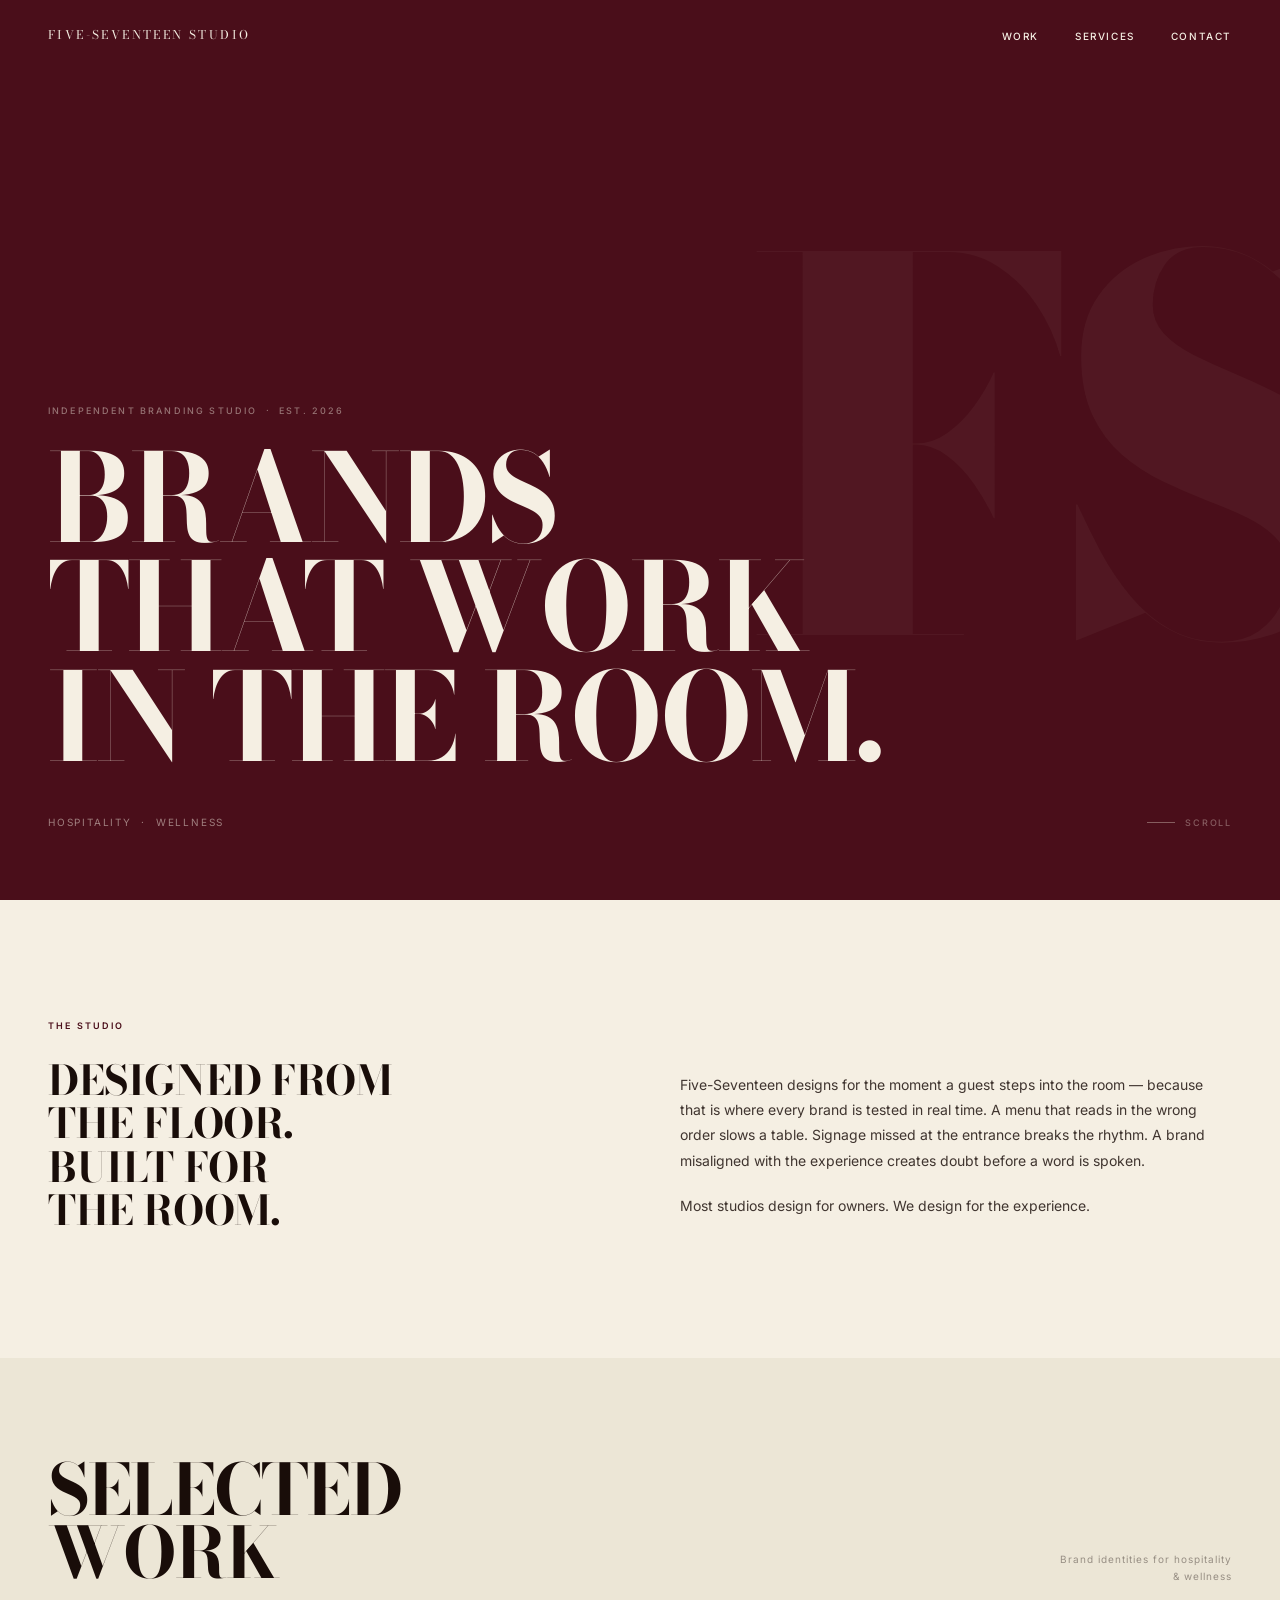
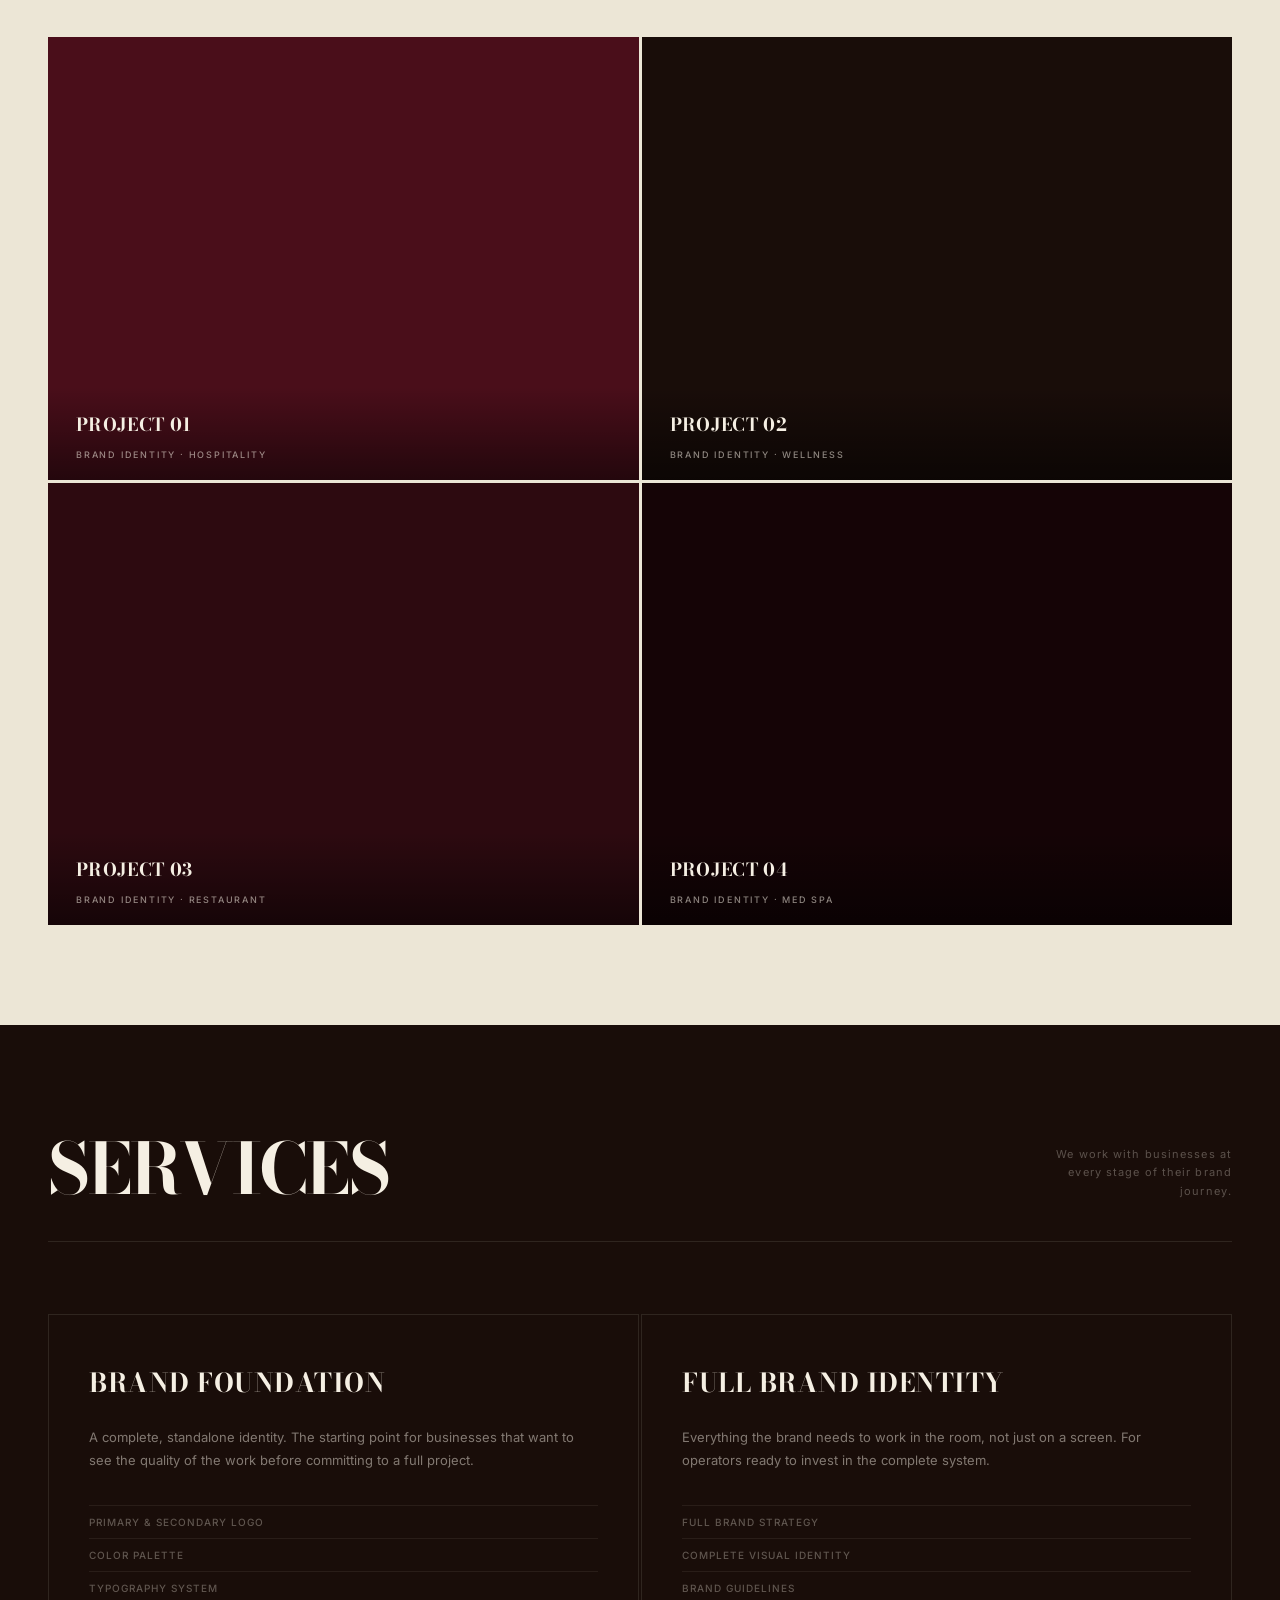
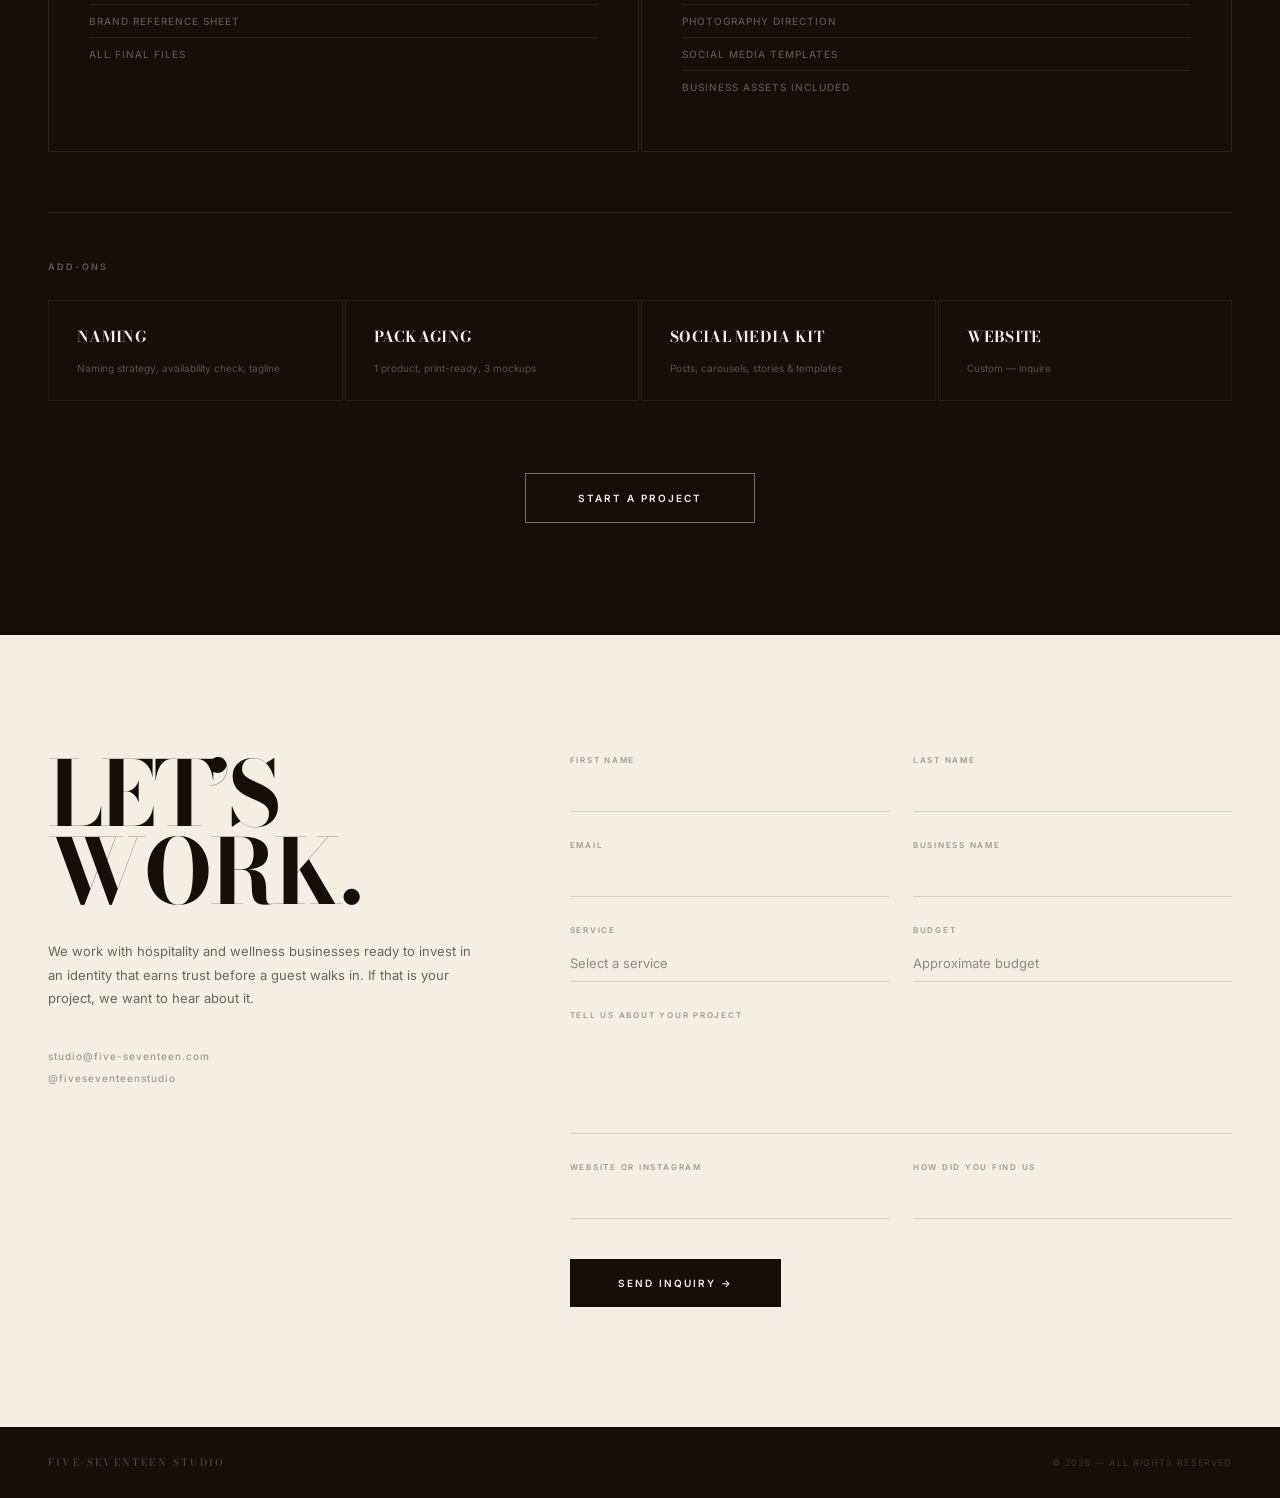
==== index.html @ ff59d5ef "Initial commit — Five-Seventeen Studio website" ====
<!DOCTYPE html>
<html lang="en">
<head>
<meta charset="UTF-8">
<meta name="viewport" content="width=device-width, initial-scale=1.0">
<title>Five-Seventeen Studio — Branding for Hospitality &amp; Wellness</title>
<meta name="description" content="Five-Seventeen is an independent branding studio designing identities for hospitality and wellness businesses. Based in Chicago.">
<meta name="robots" content="index, follow">

<!-- Open Graph -->
<meta property="og:title" content="Five-Seventeen Studio">
<meta property="og:description" content="Branding for hospitality and wellness. Designed from the floor.">
<meta property="og:type" content="website">
<meta property="og:url" content="https://five-seventeen.com">

<!-- Fonts -->
<link rel="preconnect" href="https://fonts.googleapis.com">
<link href="https://fonts.googleapis.com/css2?family=Bodoni+Moda:ital,opsz,wght@0,6..96,400;0,6..96,700;0,6..96,900;1,6..96,400&family=Inter:wght@300;400;500;600&display=swap" rel="stylesheet">

<!-- Styles -->
<link rel="stylesheet" href="css/style.css">
</head>
<body>

<nav id="nav">
  <a href="#top" class="nav-wm">Five-Seventeen Studio</a>
  <ul class="nav-links" id="nav-links">
    <li><a href="#work">Work</a></li>
    <li><a href="#services">Services</a></li>
    <li><a href="#contact">Contact</a></li>
  </ul>
  <button class="nav-toggle" id="nav-toggle" aria-label="Toggle menu">
    <span></span>
    <span></span>
  </button>
</nav>

<!-- HERO -->
<section class="hero" id="top">
  <div class="hero-wm" aria-hidden="true">FS</div>
  <p class="hero-eyebrow">Independent Branding Studio &nbsp;&middot;&nbsp; Est. 2026</p>
  <h1 class="hero-h1">
    <span class="ln"><span>Brands</span></span>
    <span class="ln"><span>That Work</span></span>
    <span class="ln"><span>In The Room.</span></span>
  </h1>
  <div class="hero-foot">
    <span class="hero-meta">Hospitality &nbsp;&middot;&nbsp; Wellness</span>
    <span class="hero-scroll"><span class="scroll-bar"></span>Scroll</span>
  </div>
</section>

<!-- STUDIO -->
<section class="studio fade">
  <div>
    <span class="sec-lbl">The Studio</span>
    <h2 class="studio-hl">Designed from<br>the floor.<br>Built for<br>the room.</h2>
  </div>
  <div class="studio-r">
    <p class="body">Five-Seventeen designs for the moment a guest steps into the room &mdash; because that is where every brand is tested in real time. A menu that reads in the wrong order slows a table. Signage missed at the entrance breaks the rhythm. A brand misaligned with the experience creates doubt before a word is spoken.</p>
    <p class="body">Most studios design for owners. We design for the experience.</p>
  </div>
</section>

<!-- WORK -->
<section class="work fade" id="work">
  <div class="section-hdr">
    <h2 class="sec-hl" style="color:var(--brown)">Selected<br>Work</h2>
    <p class="sec-note">Brand identities for hospitality &amp; wellness</p>
  </div>
  <div class="grid2">
    <div class="wcard c1"><div class="wcard-bg"></div>
      <div class="wcard-info"><span class="wcard-t">Project 01</span><span class="wcard-c">Brand Identity &middot; Hospitality</span></div>
    </div>
    <div class="wcard c2"><div class="wcard-bg"></div>
      <div class="wcard-info"><span class="wcard-t">Project 02</span><span class="wcard-c">Brand Identity &middot; Wellness</span></div>
    </div>
    <div class="wcard c3"><div class="wcard-bg"></div>
      <div class="wcard-info"><span class="wcard-t">Project 03</span><span class="wcard-c">Brand Identity &middot; Restaurant</span></div>
    </div>
    <div class="wcard c4"><div class="wcard-bg"></div>
      <div class="wcard-info"><span class="wcard-t">Project 04</span><span class="wcard-c">Brand Identity &middot; Med Spa</span></div>
    </div>
  </div>
</section>

<!-- SERVICES -->
<section class="services fade" id="services">
  <div class="svc-hdr">
    <h2 class="sec-hl" style="color:var(--cream)">Services</h2>
    <p class="svc-note">We work with businesses at every stage of their brand journey.</p>
  </div>
  <div class="svc-grid">
    <div class="scard">
      <span class="scard-n">Brand Foundation</span>
      <p class="scard-d">A complete, standalone identity. The starting point for businesses that want to see the quality of the work before committing to a full project.</p>
      <ul class="scard-ul">
        <li>Primary &amp; secondary logo</li>
        <li>Color palette</li>
        <li>Typography system</li>
        <li>Brand reference sheet</li>
        <li>All final files</li>
      </ul>
    </div>
    <div class="scard">
      <span class="scard-n">Full Brand Identity</span>
      <p class="scard-d">Everything the brand needs to work in the room, not just on a screen. For operators ready to invest in the complete system.</p>
      <ul class="scard-ul">
        <li>Full brand strategy</li>
        <li>Complete visual identity</li>
        <li>Brand guidelines</li>
        <li>Photography direction</li>
        <li>Social media templates</li>
        <li>Business assets included</li>
      </ul>
    </div>
  </div>
  <div class="addons">
    <span class="sec-lbl" style="color:rgba(245,239,227,.35)">Add-Ons</span>
    <div class="addons-grid">
      <div class="addon">
        <span class="addon-n">Naming</span>
        <span class="addon-d">Naming strategy, availability check, tagline</span>
      </div>
      <div class="addon">
        <span class="addon-n">Packaging</span>
        <span class="addon-d">1 product, print-ready, 3 mockups</span>
      </div>
      <div class="addon">
        <span class="addon-n">Social Media Kit</span>
        <span class="addon-d">Posts, carousels, stories &amp; templates</span>
      </div>
      <div class="addon">
        <span class="addon-n">Website</span>
        <span class="addon-d">Custom &mdash; inquire</span>
      </div>
    </div>
  </div>
  <div class="cta-w">
    <a href="#contact" class="btn">Start a Project</a>
  </div>
</section>

<!-- CONTACT -->
<section class="contact fade" id="contact">
  <div>
    <h2 class="contact-hl">Let&rsquo;s<br>Work.</h2>
    <p class="contact-body">We work with hospitality and wellness businesses ready to invest in an identity that earns trust before a guest walks in. If that is your project, we want to hear about it.</p>
    <div class="contact-social">
      <a href="mailto:studio@five-seventeen.com">studio@five-seventeen.com</a>
      <a href="https://instagram.com/fiveseventeenstudio" target="_blank" rel="noopener">@fiveseventeenstudio</a>
    </div>
  </div>
  <div>
    <form id="contact-form" name="contact" method="POST" data-netlify="false">
      <div class="form-row">
        <div class="form-field"><label for="fname">First name</label><input id="fname" name="fname" type="text" required></div>
        <div class="form-field"><label for="lname">Last name</label><input id="lname" name="lname" type="text" required></div>
      </div>
      <div class="form-row">
        <div class="form-field"><label for="email">Email</label><input id="email" name="email" type="email" required></div>
        <div class="form-field"><label for="business">Business name</label><input id="business" name="business" type="text"></div>
      </div>
      <div class="form-row">
        <div class="form-field"><label for="service">Service</label>
          <select id="service" name="service">
            <option value="">Select a service</option>
            <option>Brand Foundation</option>
            <option>Full Brand Identity</option>
            <option>Not sure yet</option>
          </select>
        </div>
        <div class="form-field"><label for="budget">Budget</label>
          <select id="budget" name="budget">
            <option value="">Approximate budget</option>
            <option>Under $3,000</option>
            <option>$3,000 – $5,000</option>
            <option>$5,000 – $10,000</option>
            <option>$10,000+</option>
          </select>
        </div>
      </div>
      <div class="form-field full"><label for="message">Tell us about your project</label><textarea id="message" name="message" rows="4"></textarea></div>
      <div class="form-row">
        <div class="form-field"><label for="website">Website or Instagram</label><input id="website" name="website" type="text"></div>
        <div class="form-field"><label for="referral">How did you find us</label><input id="referral" name="referral" type="text"></div>
      </div>
      <button class="form-submit" type="submit">Send Inquiry &rarr;</button>
    </form>
  </div>
</section>

<footer>
  <a href="#top" class="ft-wm">Five-Seventeen Studio</a>
  <span class="ft-copy">&copy; 2026 &mdash; All rights reserved</span>
</footer>

<script src="js/main.js"></script>
</body>
</html>
---- css/style.css ----
*,*::before,*::after{box-sizing:border-box;margin:0;padding:0}
:root{
  --cream:#f5efe3;
  --cherry:#4a0e1a;
  --brown:#190d09;
  --offwhite:#ece6d6;
  --fd:'Bodoni Moda',Georgia,serif;
  --fb:'Inter',sans-serif;
}
html{scroll-behavior:smooth}
body{font-family:var(--fb);background:var(--cream);color:var(--brown);overflow-x:hidden}
::-webkit-scrollbar{width:2px}
::-webkit-scrollbar-thumb{background:var(--cherry)}

/* NAV */
nav{
  position:fixed;top:0;left:0;right:0;z-index:100;
  display:flex;justify-content:space-between;align-items:center;
  padding:24px 48px;
  transition:background .4s ease,border-color .4s ease;
  color:var(--cream);
}
nav.scrolled{background:var(--cream);color:var(--brown);border-bottom:.5px solid rgba(25,13,9,.12)}
.nav-wm{font-family:var(--fd);font-size:12px;font-weight:400;letter-spacing:.2em;text-transform:uppercase;text-decoration:none;color:inherit}
.nav-links{display:flex;gap:36px;list-style:none}
.nav-links a{font-size:10px;font-weight:500;letter-spacing:.16em;text-transform:uppercase;text-decoration:none;color:inherit;transition:opacity .2s}
.nav-links a:hover{opacity:.5}
.nav-toggle{display:none;background:none;border:none;cursor:pointer;padding:4px;color:inherit}
.nav-toggle span{display:block;width:22px;height:.5px;background:currentColor;transition:all .3s ease}
.nav-toggle span+span{margin-top:6px}

/* HERO */
.hero{
  height:100vh;min-height:600px;background:var(--cherry);
  display:flex;flex-direction:column;justify-content:flex-end;
  padding:0 48px 72px;position:relative;overflow:hidden;
}
.hero-wm{
  position:absolute;right:-80px;top:50%;transform:translateY(-50%);
  font-family:var(--fd);font-size:clamp(280px,40vw,580px);font-weight:900;
  color:rgba(245,239,227,.04);line-height:1;pointer-events:none;
  user-select:none;letter-spacing:-.04em;
}
.hero-eyebrow{
  font-size:9px;font-weight:500;letter-spacing:.24em;text-transform:uppercase;
  color:rgba(245,239,227,.45);margin-bottom:28px;
  opacity:0;transform:translateY(10px);animation:fu .7s ease forwards .15s;
}
.hero-h1{
  font-family:var(--fd);font-size:clamp(54px,9.5vw,138px);
  font-weight:700;line-height:.9;letter-spacing:-.025em;
  text-transform:uppercase;color:var(--cream);margin-bottom:44px;
}
.hero-h1 .ln{display:block;overflow:hidden}
.hero-h1 .ln span{display:block;opacity:0;transform:translateY(105%);animation:su .9s cubic-bezier(.16,1,.3,1) forwards}
.hero-h1 .ln:nth-child(1) span{animation-delay:.25s}
.hero-h1 .ln:nth-child(2) span{animation-delay:.42s}
.hero-h1 .ln:nth-child(3) span{animation-delay:.58s}
.hero-foot{
  display:flex;align-items:center;gap:32px;
  opacity:0;animation:fu .7s ease forwards .9s;
}
.hero-meta{font-size:10px;font-weight:400;letter-spacing:.18em;text-transform:uppercase;color:rgba(245,239,227,.5)}
.hero-scroll{display:flex;align-items:center;gap:10px;margin-left:auto;font-size:9px;font-weight:500;letter-spacing:.2em;text-transform:uppercase;color:rgba(245,239,227,.35)}
.scroll-bar{width:28px;height:.5px;background:rgba(245,239,227,.35)}
@keyframes su{to{opacity:1;transform:translateY(0)}}
@keyframes fu{to{opacity:1;transform:translateY(0)}}

/* FADE IN */
.fade{opacity:0;transform:translateY(28px);transition:opacity .9s ease,transform .9s ease}
.fade.vis{opacity:1;transform:translateY(0)}

/* STUDIO */
.studio{background:var(--cream);padding:120px 48px;display:grid;grid-template-columns:1fr 1fr;gap:80px;align-items:start}
.sec-lbl{font-size:9px;font-weight:600;letter-spacing:.24em;text-transform:uppercase;color:var(--cherry);margin-bottom:28px;display:block}
.studio-hl{font-family:var(--fd);font-size:clamp(28px,3.2vw,46px);font-weight:700;line-height:1.06;letter-spacing:-.01em;text-transform:uppercase;color:var(--brown)}
.studio-r{padding-top:52px}
.body{font-size:14px;font-weight:400;line-height:1.8;color:var(--brown);opacity:.82;margin-bottom:20px}

/* WORK */
.work{background:var(--offwhite);padding:100px 48px}
.section-hdr{display:flex;justify-content:space-between;align-items:flex-end;margin-bottom:52px}
.sec-hl{font-family:var(--fd);font-size:clamp(40px,5.5vw,78px);font-weight:700;text-transform:uppercase;letter-spacing:-.025em;line-height:.9}
.sec-note{font-size:10px;font-weight:400;letter-spacing:.1em;color:rgba(25,13,9,.4);text-align:right;line-height:1.7;max-width:180px}
.grid2{display:grid;grid-template-columns:repeat(2,1fr);gap:3px}
.wcard{position:relative;aspect-ratio:4/3;overflow:hidden;cursor:pointer}
.wcard-bg{width:100%;height:100%;transition:transform .65s cubic-bezier(.16,1,.3,1)}
.wcard:hover .wcard-bg{transform:scale(1.05)}
.c1 .wcard-bg{background:var(--cherry)}
.c2 .wcard-bg{background:var(--brown)}
.c3 .wcard-bg{background:#2d0a10}
.c4 .wcard-bg{background:#150406}
.wcard-info{position:absolute;bottom:0;left:0;right:0;padding:24px 28px;background:linear-gradient(transparent,rgba(0,0,0,.55));transform:translateY(6px);transition:transform .4s ease}
.wcard:hover .wcard-info{transform:translateY(0)}
.wcard-t{font-family:var(--fd);font-size:18px;font-weight:700;text-transform:uppercase;letter-spacing:.02em;color:var(--cream);display:block;margin-bottom:4px}
.wcard-c{font-size:9px;font-weight:500;letter-spacing:.2em;text-transform:uppercase;color:rgba(245,239,227,.55)}

/* SERVICES */
.services{background:var(--brown);padding:112px 48px}
.svc-hdr{display:flex;justify-content:space-between;align-items:flex-end;border-bottom:.5px solid rgba(245,239,227,.1);padding-bottom:40px;margin-bottom:72px}
.svc-note{font-size:11px;font-weight:400;letter-spacing:.1em;color:rgba(245,239,227,.3);max-width:200px;text-align:right;line-height:1.7}
.svc-grid{display:grid;grid-template-columns:1fr 1fr;gap:2px;margin-bottom:60px}
.scard{border:.5px solid rgba(245,239,227,.1);padding:48px 40px;transition:border-color .3s ease}
.scard:hover{border-color:rgba(245,239,227,.28)}
.scard-n{font-family:var(--fd);font-size:26px;font-weight:700;text-transform:uppercase;letter-spacing:.02em;color:var(--cream);display:block;margin-bottom:24px}
.scard-d{font-size:13px;font-weight:400;line-height:1.8;color:rgba(245,239,227,.48);margin-bottom:32px}
.scard-ul{list-style:none}
.scard-ul li{font-size:10px;font-weight:500;letter-spacing:.1em;text-transform:uppercase;color:rgba(245,239,227,.32);padding:10px 0;border-top:.5px solid rgba(245,239,227,.07)}

/* ADD-ONS */
.addons{margin-bottom:72px;padding-top:48px;border-top:.5px solid rgba(245,239,227,.1)}
.addons-grid{display:grid;grid-template-columns:repeat(4,1fr);gap:2px;margin-top:28px}
.addon{border:.5px solid rgba(245,239,227,.07);padding:24px 28px;transition:border-color .3s}
.addon:hover{border-color:rgba(245,239,227,.2)}
.addon-n{font-family:var(--fd);font-size:15px;font-weight:700;text-transform:uppercase;letter-spacing:.02em;color:var(--cream);display:block;margin-bottom:8px}
.addon-d{font-size:10px;font-weight:400;color:rgba(245,239,227,.3);line-height:1.6}

.cta-w{text-align:center}
.btn{display:inline-block;font-size:10px;font-weight:600;letter-spacing:.2em;text-transform:uppercase;color:var(--cream);border:.5px solid rgba(245,239,227,.45);padding:18px 52px;text-decoration:none;transition:background .3s ease,color .3s ease,border-color .3s ease}
.btn:hover{background:var(--cream);color:var(--brown);border-color:var(--cream)}

/* CONTACT */
.contact{background:var(--cream);padding:120px 48px;display:grid;grid-template-columns:1fr 1.5fr;gap:80px;align-items:start}
.contact-hl{font-family:var(--fd);font-size:clamp(52px,7vw,104px);font-weight:700;text-transform:uppercase;letter-spacing:-.03em;color:var(--brown);line-height:.88;margin-bottom:28px}
.contact-body{font-size:13px;font-weight:400;line-height:1.8;color:var(--brown);opacity:.62;margin-bottom:40px}
.contact-social{display:flex;flex-direction:column;gap:10px}
.contact-social a{font-size:10px;font-weight:500;letter-spacing:.1em;color:rgba(25,13,9,.38);text-decoration:none;transition:color .2s}
.contact-social a:hover{color:var(--cherry)}

/* FORM */
.form-row{display:grid;grid-template-columns:1fr 1fr;gap:24px;margin-bottom:28px}
.form-field{display:flex;flex-direction:column;margin-bottom:0}
.form-field.full{margin-bottom:28px}
.form-field label{font-size:8px;font-weight:600;letter-spacing:.22em;text-transform:uppercase;color:rgba(25,13,9,.38);margin-bottom:10px}
.form-field input,
.form-field select,
.form-field textarea{
  font-family:var(--fb);font-size:13px;font-weight:400;color:var(--brown);
  background:transparent;border:none;border-bottom:.5px solid rgba(25,13,9,.15);
  padding:10px 0;outline:none;transition:border-color .25s;-webkit-appearance:none;
}
.form-field input:focus,.form-field select:focus,.form-field textarea:focus{border-bottom-color:var(--cherry)}
.form-field textarea{resize:none;line-height:1.6}
.form-field select{cursor:pointer;color:rgba(25,13,9,.45)}
.form-submit{
  margin-top:40px;font-family:var(--fb);font-size:10px;font-weight:600;
  letter-spacing:.2em;text-transform:uppercase;color:var(--cream);
  background:var(--brown);border:none;padding:18px 48px;
  cursor:pointer;transition:background .3s ease;display:block;
}
.form-submit:hover{background:var(--cherry)}

/* FOOTER */
footer{background:var(--brown);padding:28px 48px;display:flex;justify-content:space-between;align-items:center}
.ft-wm{font-family:var(--fd);font-size:10px;font-weight:400;letter-spacing:.22em;text-transform:uppercase;color:rgba(245,239,227,.3);text-decoration:none}
.ft-copy{font-size:9px;letter-spacing:.12em;color:rgba(245,239,227,.18);text-transform:uppercase}

/* MOBILE */
@media (max-width: 768px) {
  nav{padding:20px 24px}
  .nav-links{display:none;position:fixed;top:0;left:0;right:0;bottom:0;background:var(--brown);flex-direction:column;justify-content:center;align-items:center;gap:40px;z-index:90}
  .nav-links.open{display:flex}
  .nav-links a{font-size:14px;color:var(--cream)}
  .nav-toggle{display:flex;flex-direction:column}

  .hero{padding:0 24px 52px}
  .studio{grid-template-columns:1fr;padding:80px 24px;gap:40px}
  .studio-r{padding-top:0}
  .work{padding:72px 24px}
  .grid2{grid-template-columns:1fr}
  .services{padding:80px 24px}
  .svc-grid{grid-template-columns:1fr}
  .addons-grid{grid-template-columns:1fr 1fr}
  .contact{grid-template-columns:1fr;padding:80px 24px;gap:52px}
  footer{padding:24px;flex-direction:column;gap:12px;text-align:center}
  .form-row{grid-template-columns:1fr}
}
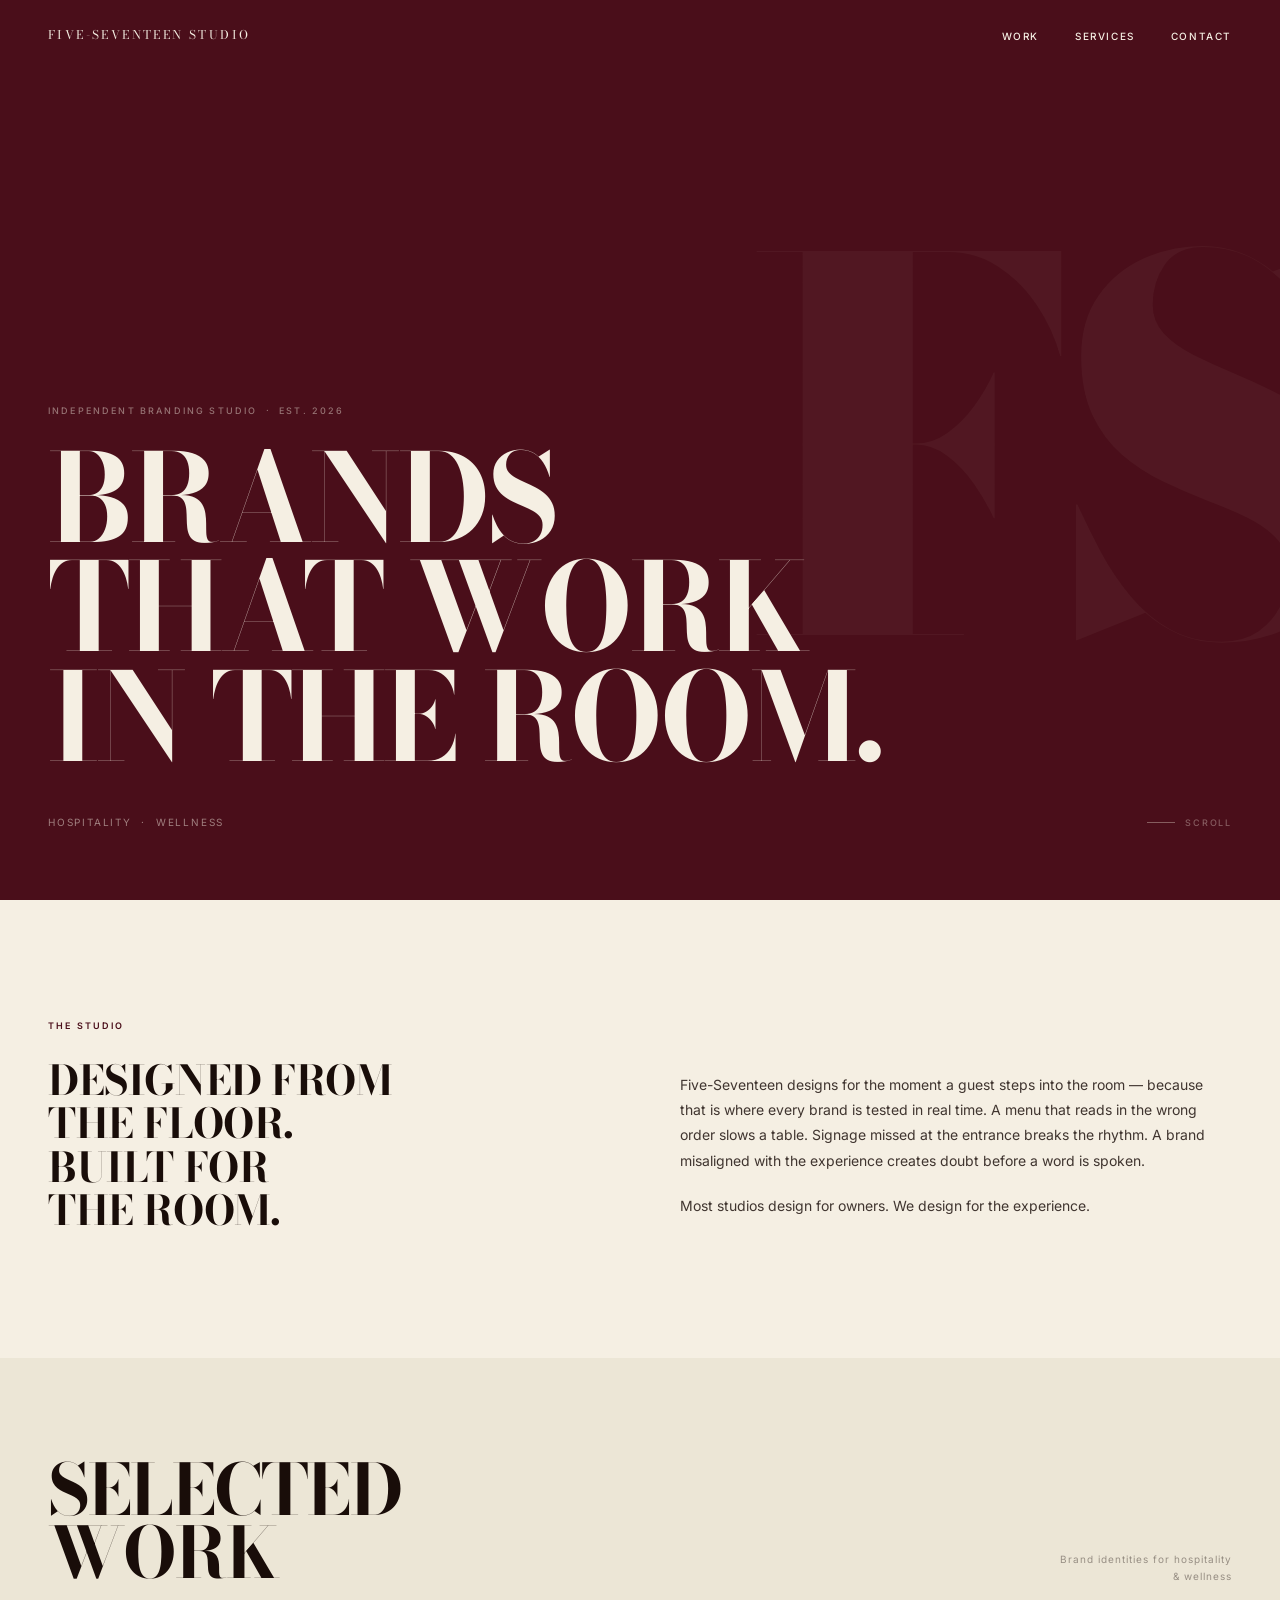
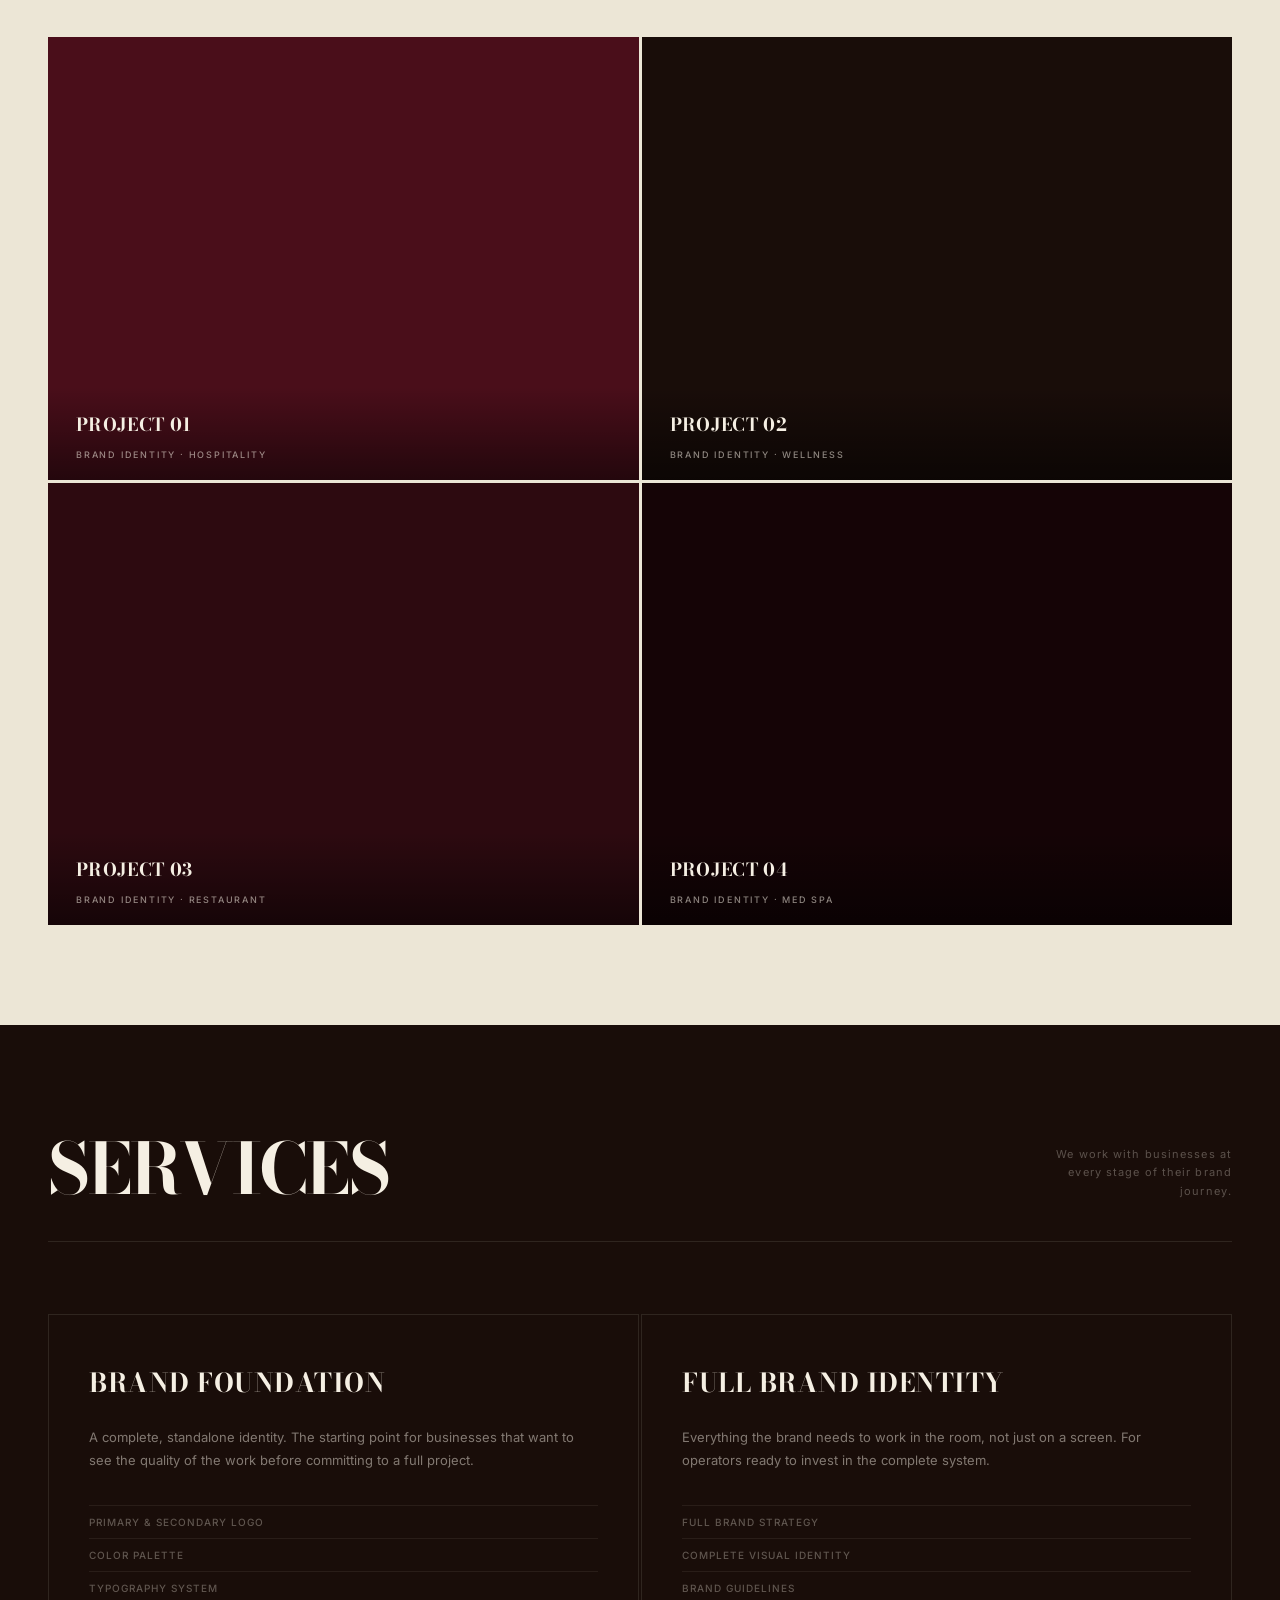
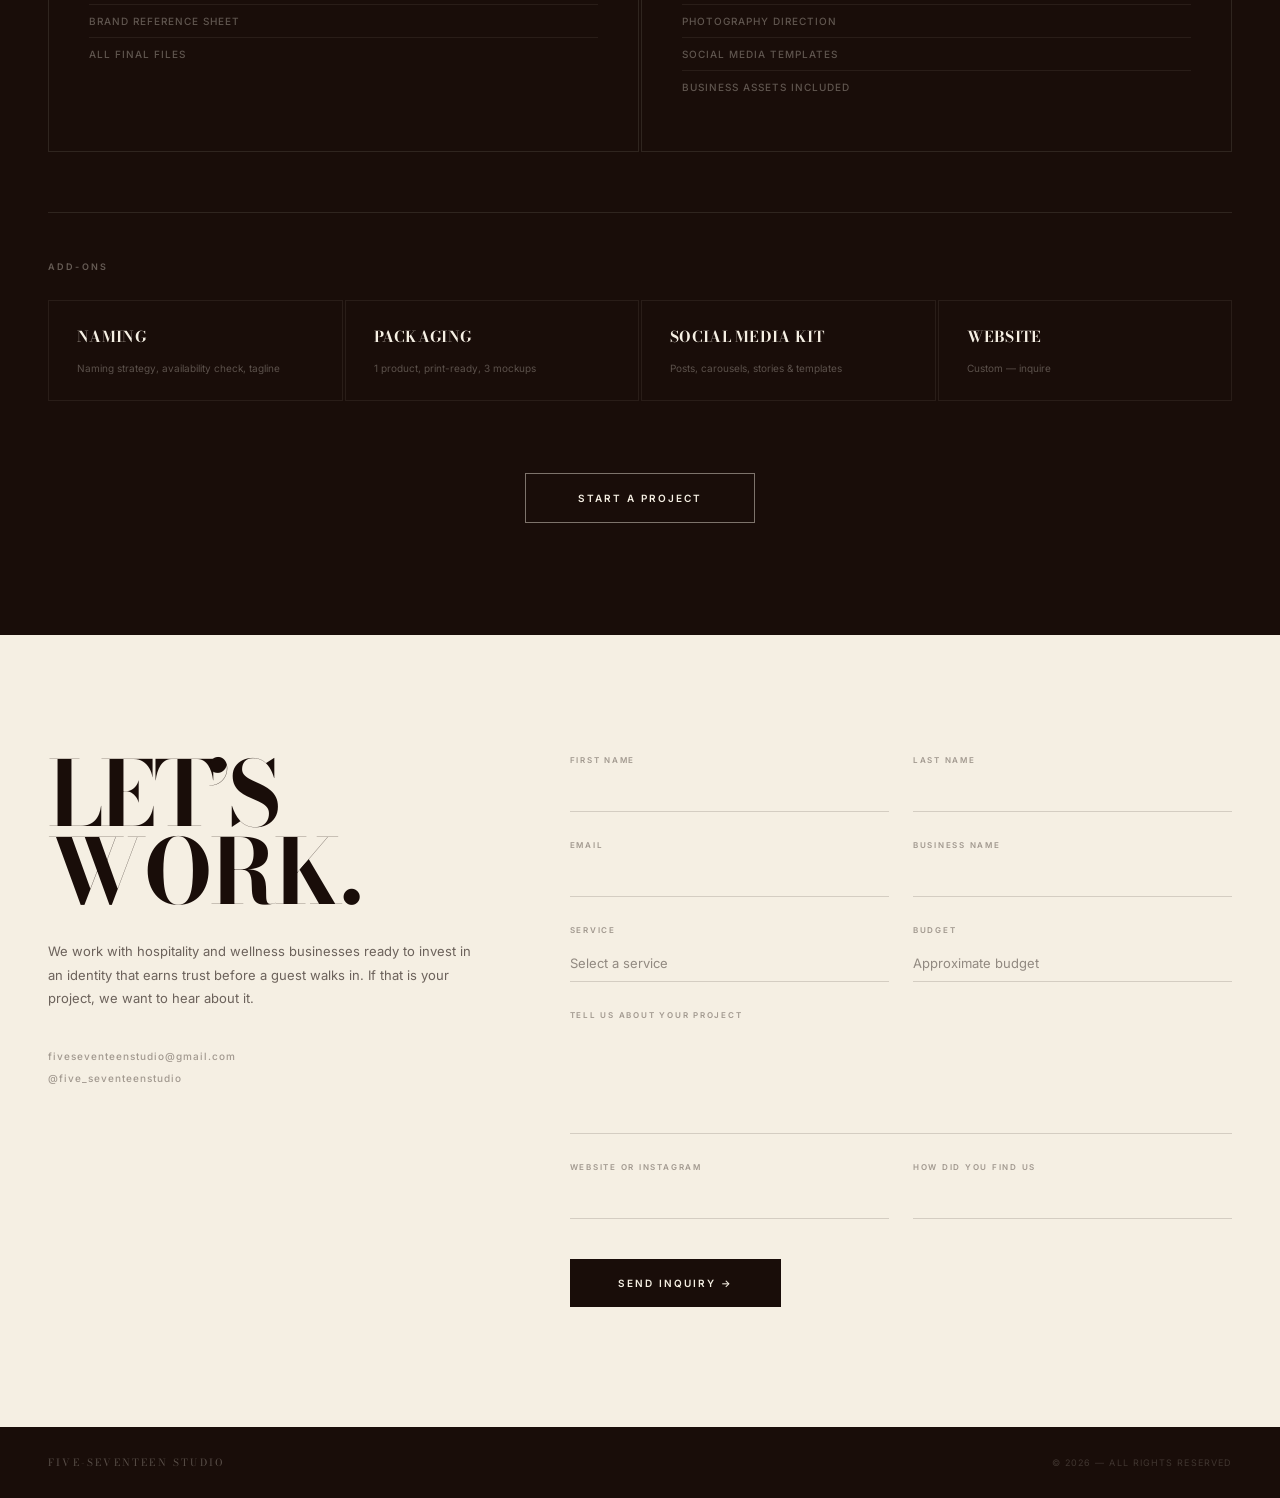
==== commit d4911e04: "Update email and Instagram" ====
--- a/index.html
+++ b/index.html
@@ -147,8 +147,8 @@
     <h2 class="contact-hl">Let&rsquo;s<br>Work.</h2>
     <p class="contact-body">We work with hospitality and wellness businesses ready to invest in an identity that earns trust before a guest walks in. If that is your project, we want to hear about it.</p>
     <div class="contact-social">
-      <a href="mailto:studio@five-seventeen.com">studio@five-seventeen.com</a>
-      <a href="https://instagram.com/fiveseventeenstudio" target="_blank" rel="noopener">@fiveseventeenstudio</a>
+      <a href="mailto:fiveseventeenstudio@gmail.com">fiveseventeenstudio@gmail.com</a>
+      <a href="https://instagram.com/five_seventeenstudio" target="_blank" rel="noopener">@five_seventeenstudio</a>
     </div>
   </div>
   <div>
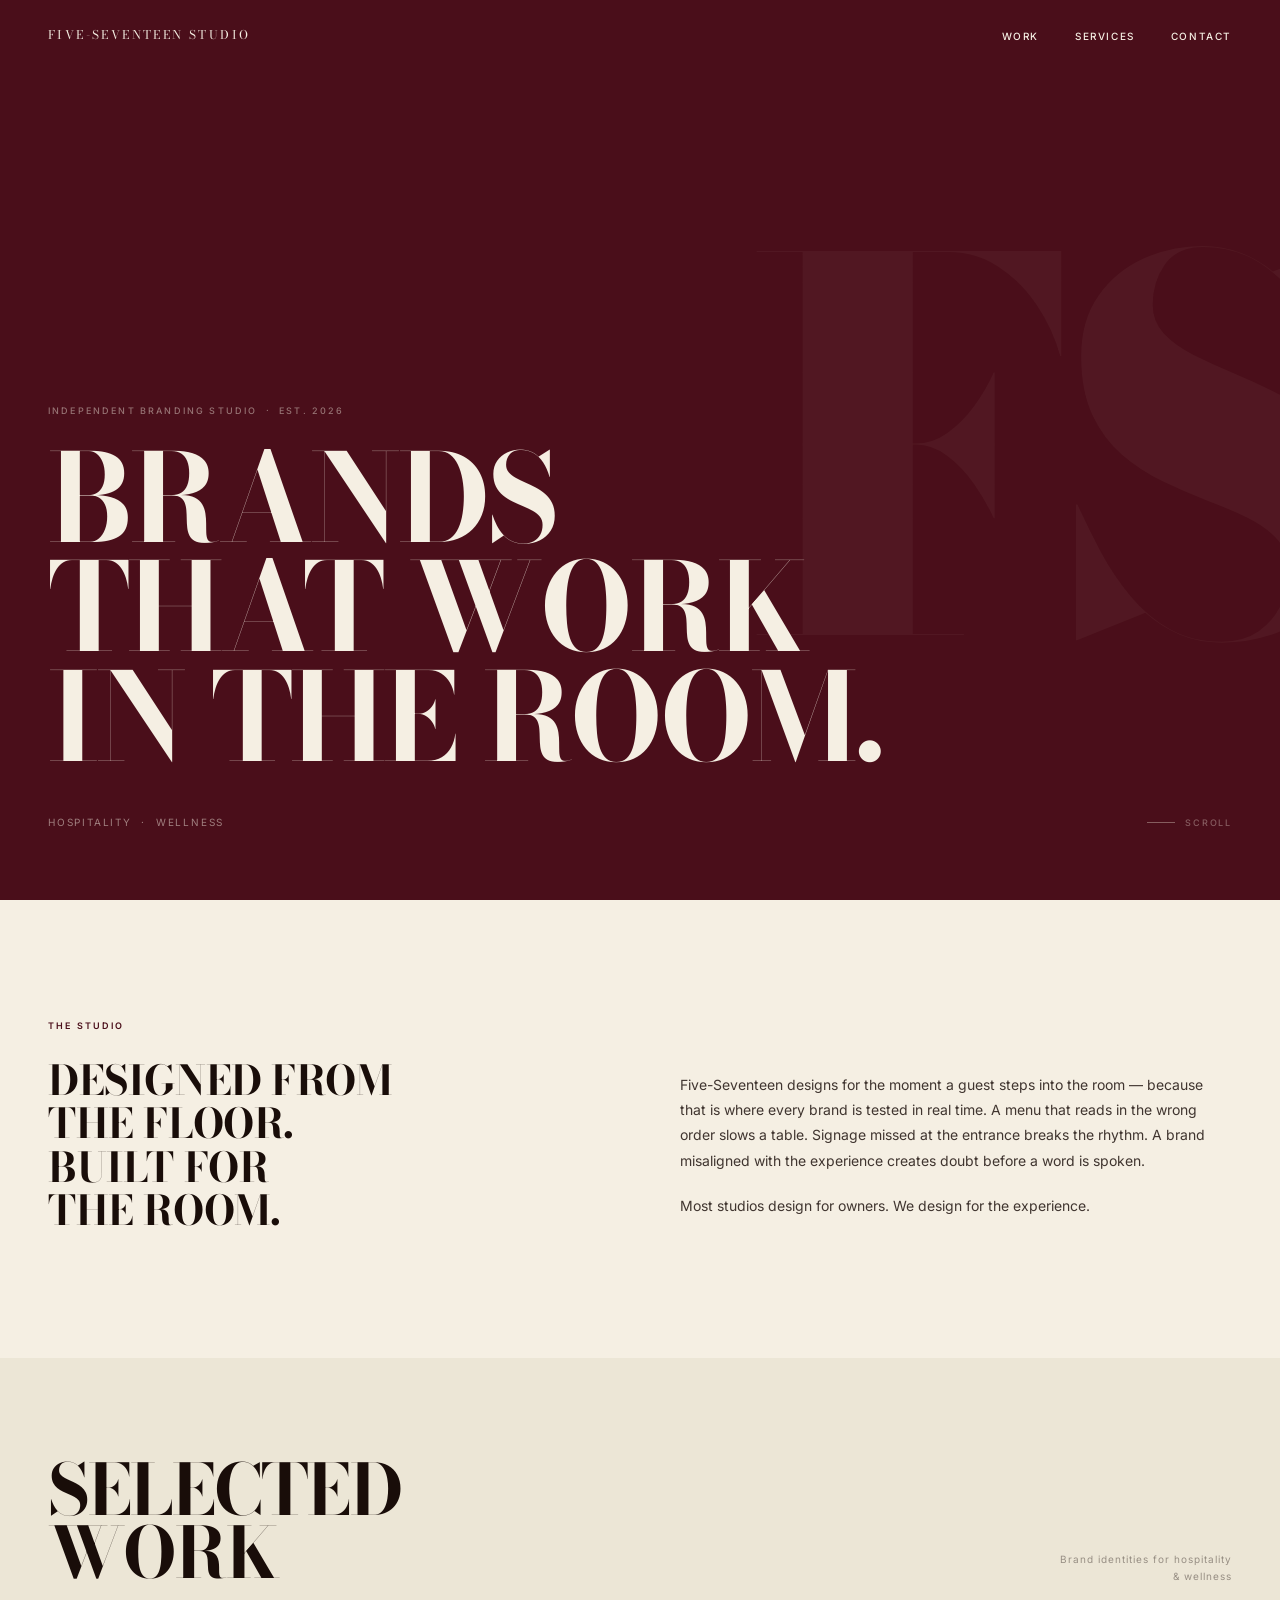
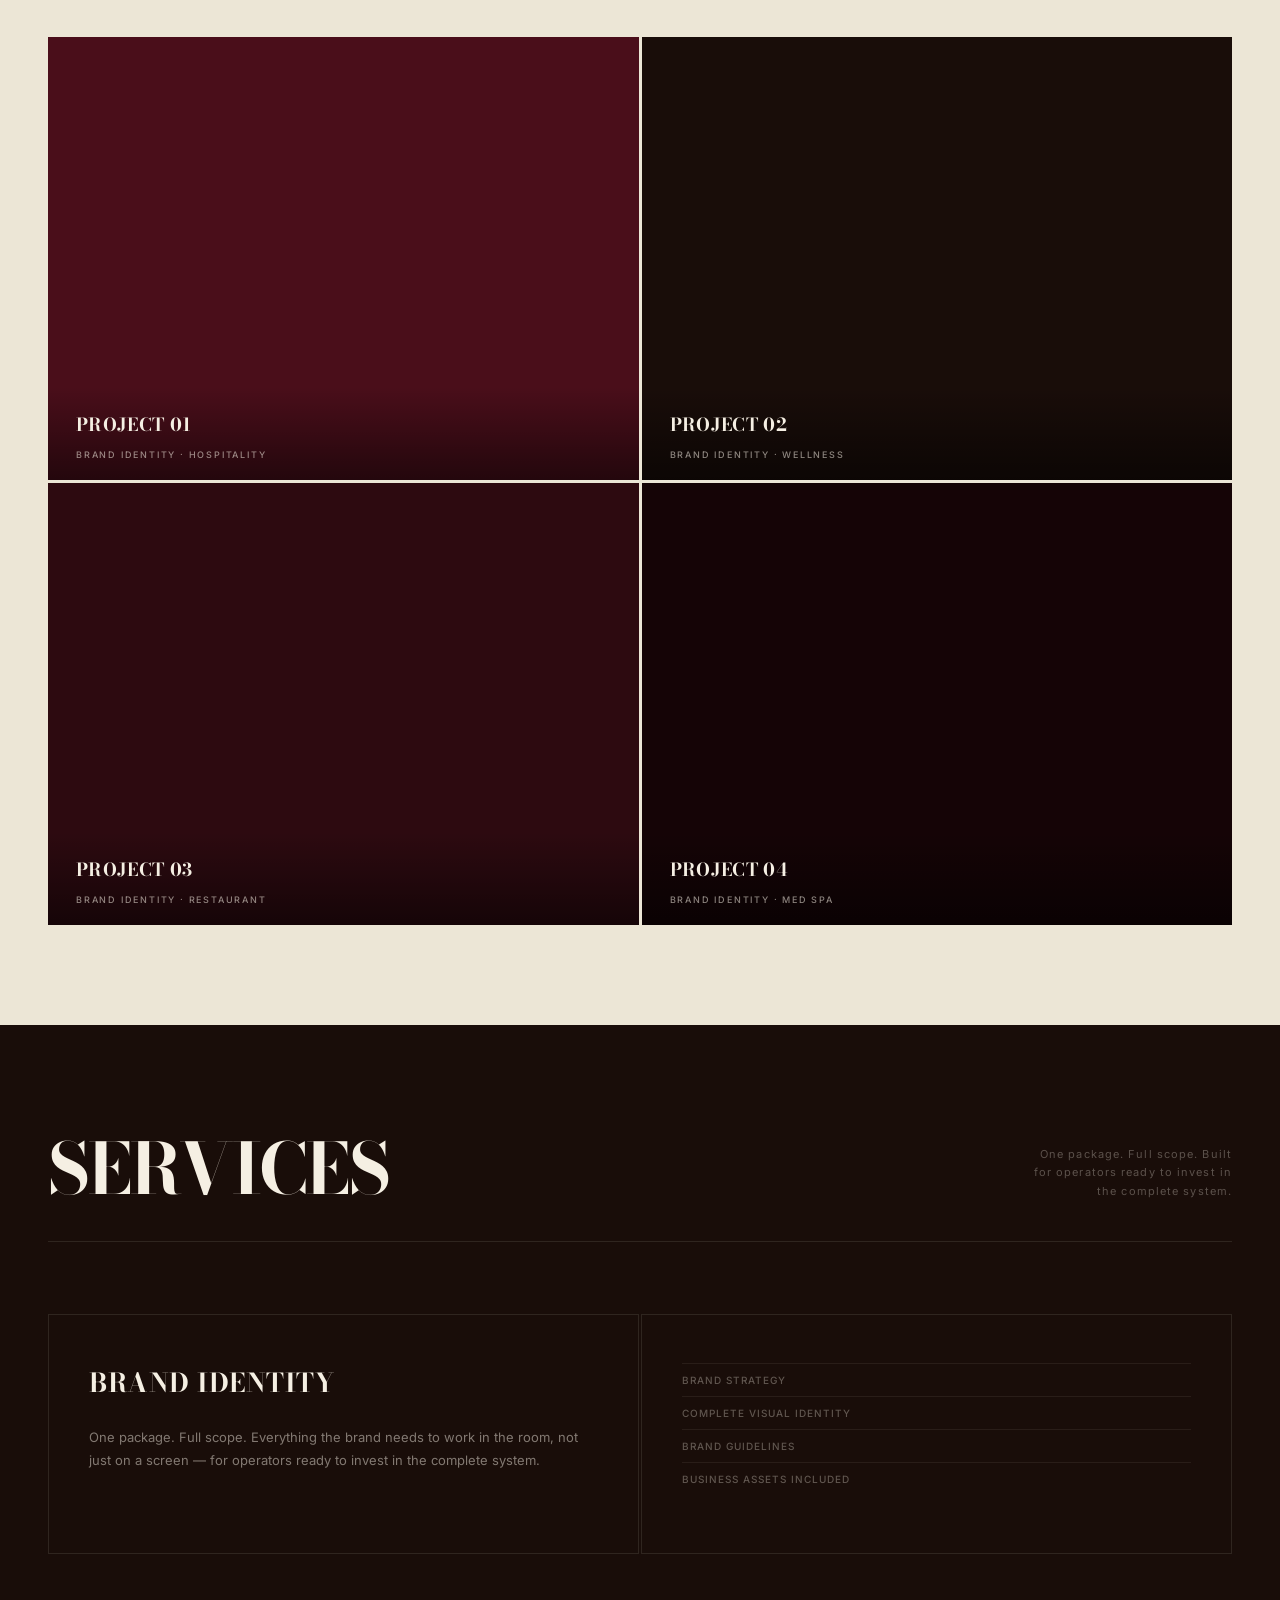
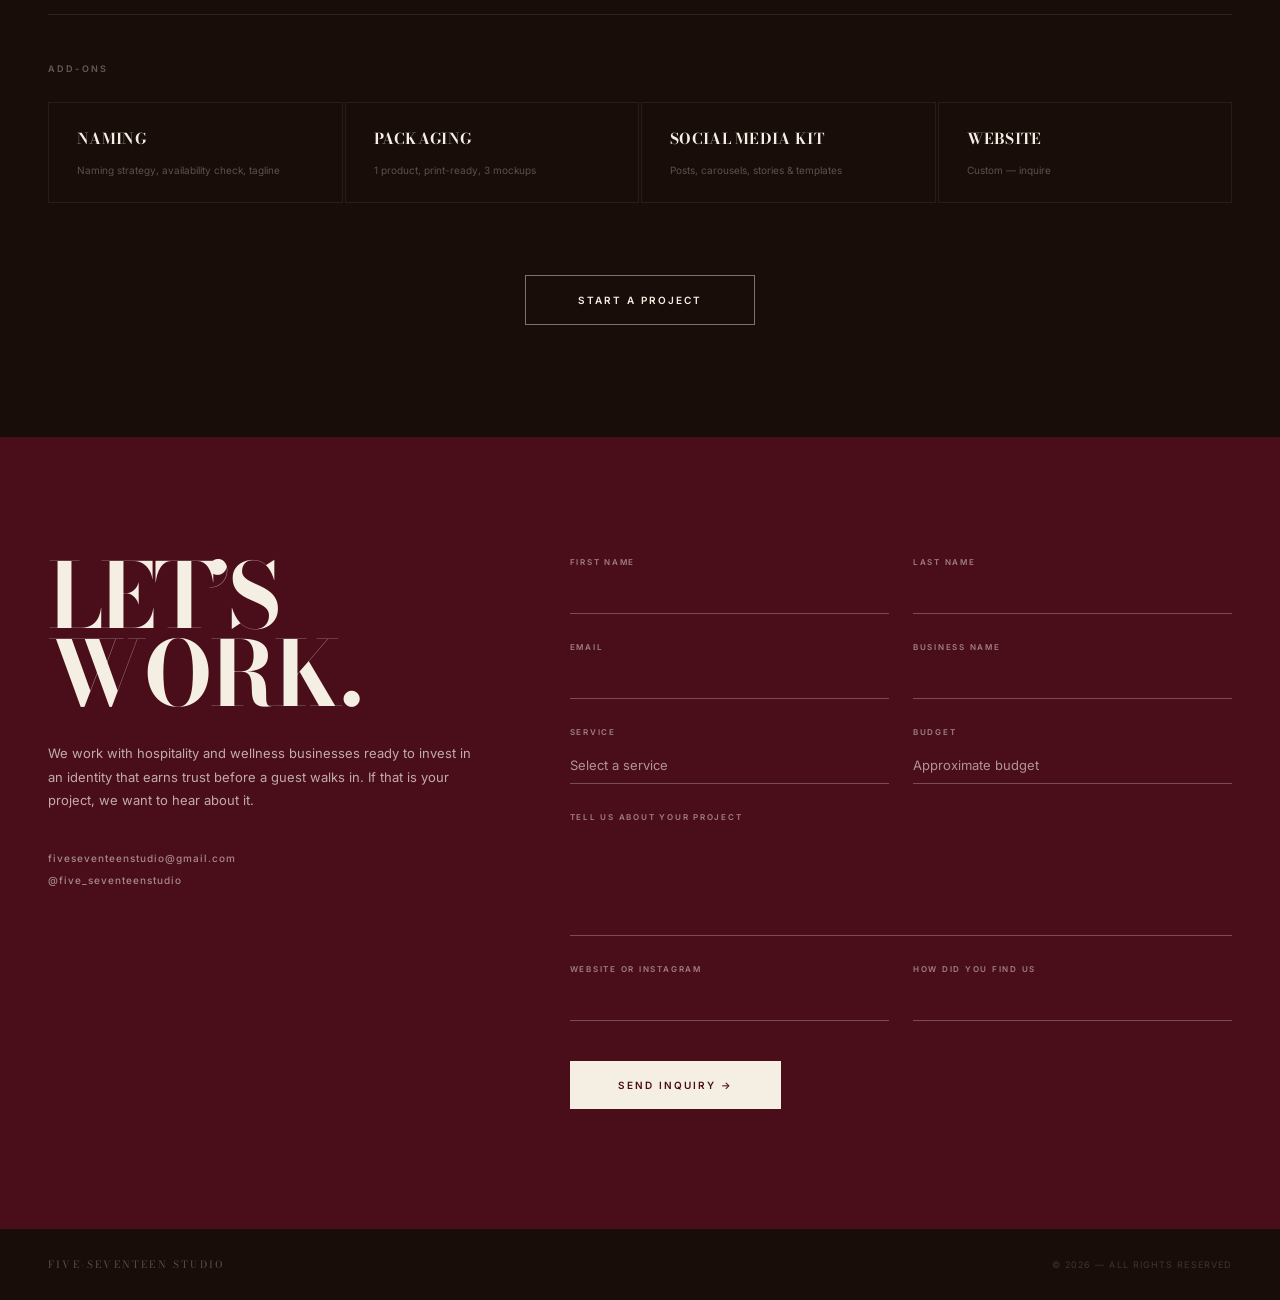
==== commit ce592ef9: "Add files via upload" ====
--- a/index.html
+++ b/index.html
@@ -88,29 +88,18 @@
 <section class="services fade" id="services">
   <div class="svc-hdr">
     <h2 class="sec-hl" style="color:var(--cream)">Services</h2>
-    <p class="svc-note">We work with businesses at every stage of their brand journey.</p>
+    <p class="svc-note">One package. Full scope. Built for operators ready to invest in the complete system.</p>
   </div>
   <div class="svc-grid">
     <div class="scard">
-      <span class="scard-n">Brand Foundation</span>
-      <p class="scard-d">A complete, standalone identity. The starting point for businesses that want to see the quality of the work before committing to a full project.</p>
-      <ul class="scard-ul">
-        <li>Primary &amp; secondary logo</li>
-        <li>Color palette</li>
-        <li>Typography system</li>
-        <li>Brand reference sheet</li>
-        <li>All final files</li>
-      </ul>
+      <span class="scard-n">Brand Identity</span>
+      <p class="scard-d">One package. Full scope. Everything the brand needs to work in the room, not just on a screen &mdash; for operators ready to invest in the complete system.</p>
     </div>
     <div class="scard">
-      <span class="scard-n">Full Brand Identity</span>
-      <p class="scard-d">Everything the brand needs to work in the room, not just on a screen. For operators ready to invest in the complete system.</p>
       <ul class="scard-ul">
-        <li>Full brand strategy</li>
+        <li>Brand strategy</li>
         <li>Complete visual identity</li>
         <li>Brand guidelines</li>
-        <li>Photography direction</li>
-        <li>Social media templates</li>
         <li>Business assets included</li>
       </ul>
     </div>
@@ -152,7 +141,8 @@
     </div>
   </div>
   <div>
-    <form id="contact-form" name="contact" method="POST" data-netlify="false">
+    <form id="contact-form" name="contact" method="POST" action="https://formspree.io/f/mlgyvjka">
+      <input type="hidden" name="_subject" value="New inquiry — Five-Seventeen">
       <div class="form-row">
         <div class="form-field"><label for="fname">First name</label><input id="fname" name="fname" type="text" required></div>
         <div class="form-field"><label for="lname">Last name</label><input id="lname" name="lname" type="text" required></div>
@@ -165,15 +155,14 @@
         <div class="form-field"><label for="service">Service</label>
           <select id="service" name="service">
             <option value="">Select a service</option>
-            <option>Brand Foundation</option>
-            <option>Full Brand Identity</option>
+            <option>Brand Identity</option>
+            <option>Brand Identity + add-on</option>
             <option>Not sure yet</option>
           </select>
         </div>
         <div class="form-field"><label for="budget">Budget</label>
           <select id="budget" name="budget">
             <option value="">Approximate budget</option>
-            <option>Under $3,000</option>
             <option>$3,000 – $5,000</option>
             <option>$5,000 – $10,000</option>
             <option>$10,000+</option>
--- a/css/style.css
+++ b/css/style.css
@@ -119,36 +119,38 @@
 .btn{display:inline-block;font-size:10px;font-weight:600;letter-spacing:.2em;text-transform:uppercase;color:var(--cream);border:.5px solid rgba(245,239,227,.45);padding:18px 52px;text-decoration:none;transition:background .3s ease,color .3s ease,border-color .3s ease}
 .btn:hover{background:var(--cream);color:var(--brown);border-color:var(--cream)}
 
-/* CONTACT */
-.contact{background:var(--cream);padding:120px 48px;display:grid;grid-template-columns:1fr 1.5fr;gap:80px;align-items:start}
-.contact-hl{font-family:var(--fd);font-size:clamp(52px,7vw,104px);font-weight:700;text-transform:uppercase;letter-spacing:-.03em;color:var(--brown);line-height:.88;margin-bottom:28px}
-.contact-body{font-size:13px;font-weight:400;line-height:1.8;color:var(--brown);opacity:.62;margin-bottom:40px}
+/* CONTACT — Cherry World */
+.contact{background:var(--cherry);padding:120px 48px;display:grid;grid-template-columns:1fr 1.5fr;gap:80px;align-items:start}
+.contact-hl{font-family:var(--fd);font-size:clamp(52px,7vw,104px);font-weight:700;text-transform:uppercase;letter-spacing:-.03em;color:var(--cream);line-height:.88;margin-bottom:28px}
+.contact-body{font-size:13px;font-weight:400;line-height:1.8;color:var(--cream);opacity:.7;margin-bottom:40px}
 .contact-social{display:flex;flex-direction:column;gap:10px}
-.contact-social a{font-size:10px;font-weight:500;letter-spacing:.1em;color:rgba(25,13,9,.38);text-decoration:none;transition:color .2s}
-.contact-social a:hover{color:var(--cherry)}
+.contact-social a{font-size:10px;font-weight:500;letter-spacing:.1em;color:rgba(245,239,227,.55);text-decoration:none;transition:color .2s}
+.contact-social a:hover{color:var(--cream)}
 
-/* FORM */
+/* FORM — on Cherry World */
 .form-row{display:grid;grid-template-columns:1fr 1fr;gap:24px;margin-bottom:28px}
 .form-field{display:flex;flex-direction:column;margin-bottom:0}
 .form-field.full{margin-bottom:28px}
-.form-field label{font-size:8px;font-weight:600;letter-spacing:.22em;text-transform:uppercase;color:rgba(25,13,9,.38);margin-bottom:10px}
+.form-field label{font-size:8px;font-weight:600;letter-spacing:.22em;text-transform:uppercase;color:rgba(245,239,227,.5);margin-bottom:10px}
 .form-field input,
 .form-field select,
 .form-field textarea{
-  font-family:var(--fb);font-size:13px;font-weight:400;color:var(--brown);
-  background:transparent;border:none;border-bottom:.5px solid rgba(25,13,9,.15);
+  font-family:var(--fb);font-size:13px;font-weight:400;color:var(--cream);
+  background:transparent;border:none;border-bottom:.5px solid rgba(245,239,227,.28);
   padding:10px 0;outline:none;transition:border-color .25s;-webkit-appearance:none;
 }
-.form-field input:focus,.form-field select:focus,.form-field textarea:focus{border-bottom-color:var(--cherry)}
+.form-field input:focus,.form-field select:focus,.form-field textarea:focus{border-bottom-color:var(--cream)}
 .form-field textarea{resize:none;line-height:1.6}
-.form-field select{cursor:pointer;color:rgba(25,13,9,.45)}
+.form-field select{cursor:pointer;color:rgba(245,239,227,.6)}
+.form-field select option{color:var(--brown)}
 .form-submit{
   margin-top:40px;font-family:var(--fb);font-size:10px;font-weight:600;
-  letter-spacing:.2em;text-transform:uppercase;color:var(--cream);
-  background:var(--brown);border:none;padding:18px 48px;
-  cursor:pointer;transition:background .3s ease;display:block;
+  letter-spacing:.2em;text-transform:uppercase;color:var(--cherry);
+  background:var(--cream);border:none;padding:18px 48px;
+  cursor:pointer;transition:background .3s ease,opacity .3s ease;display:block;
 }
-.form-submit:hover{background:var(--cherry)}
+.form-submit:hover{background:var(--offwhite)}
+.form-submit:disabled{opacity:.6;cursor:default}
 
 /* FOOTER */
 footer{background:var(--brown);padding:28px 48px;display:flex;justify-content:space-between;align-items:center}
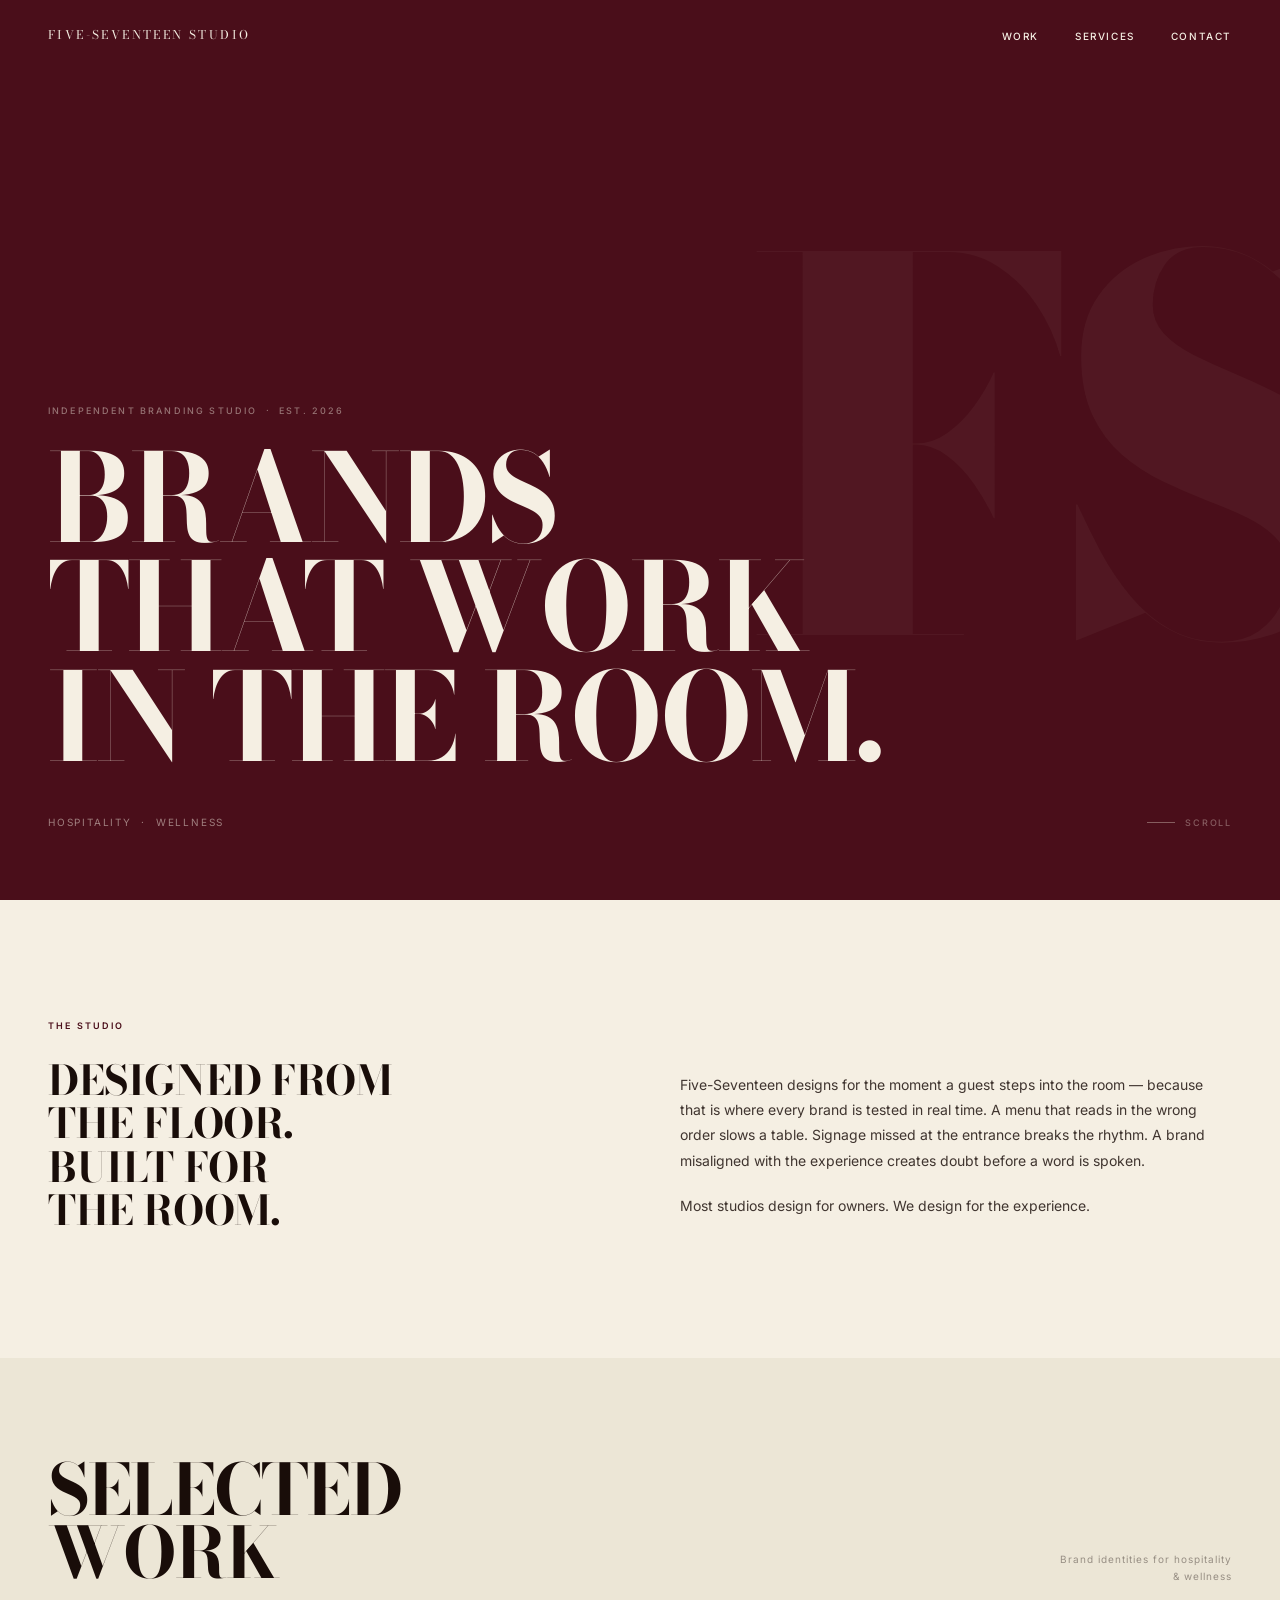
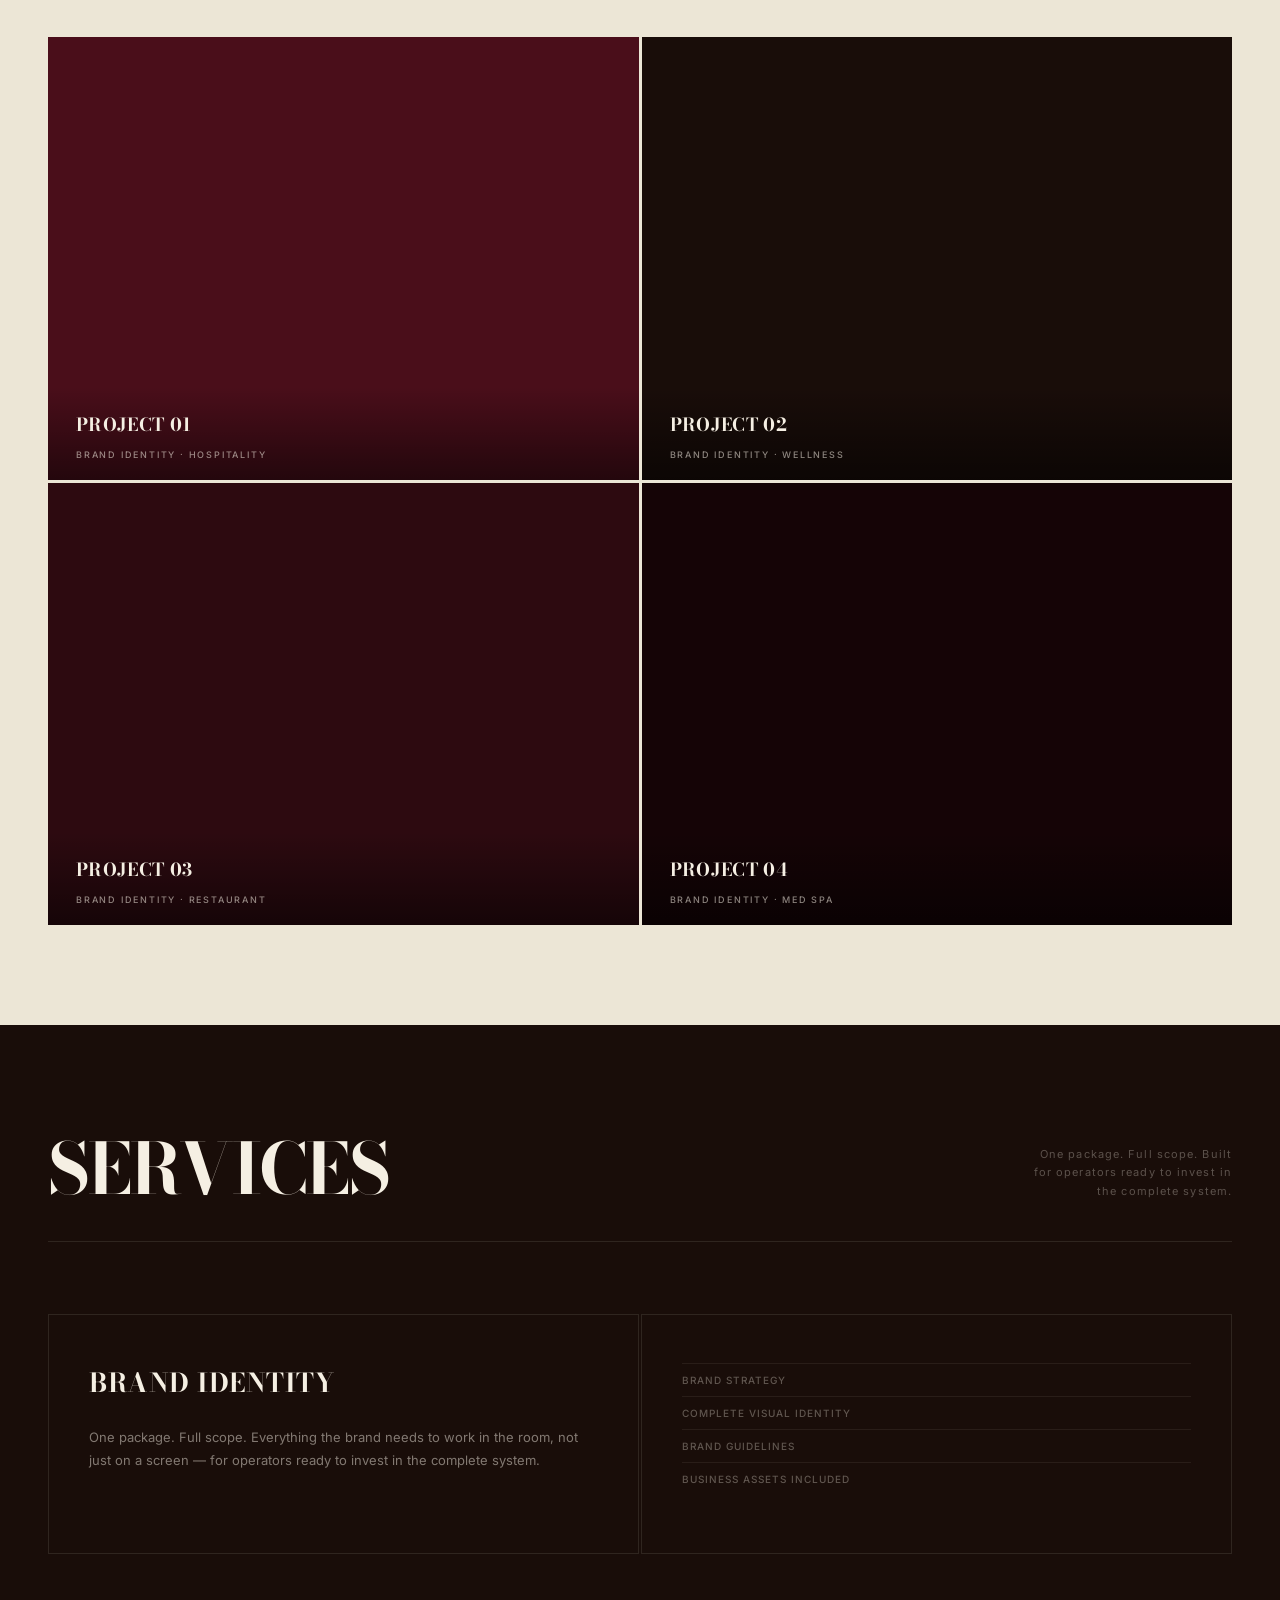
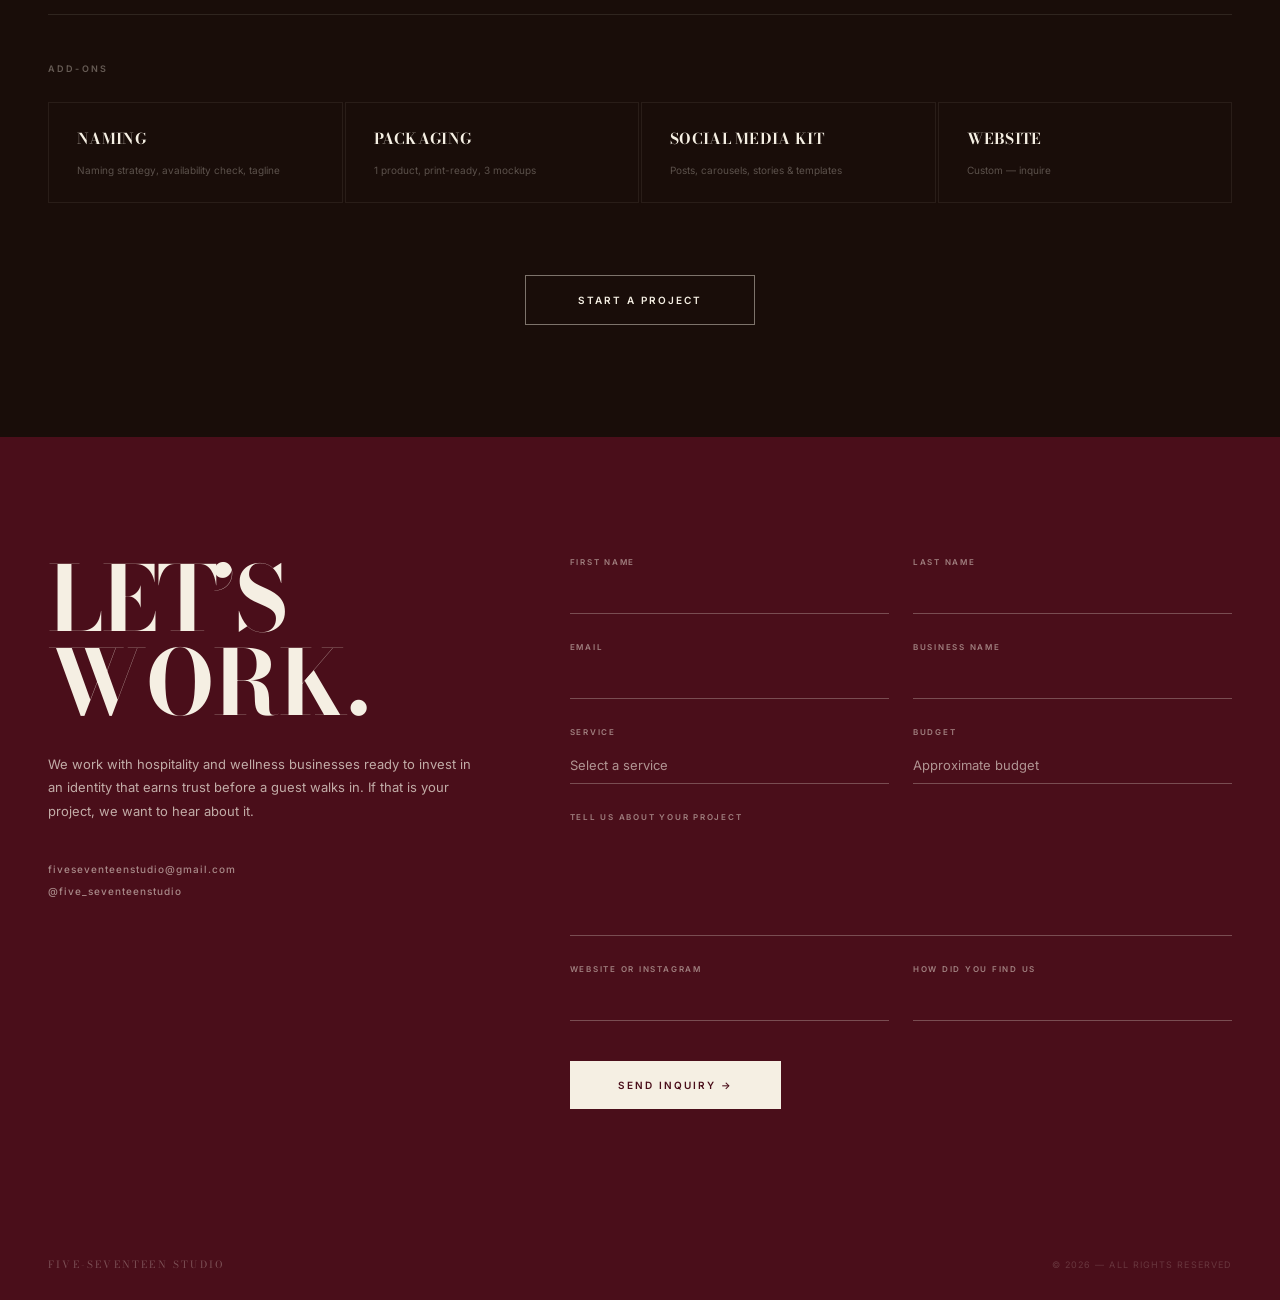
==== commit 20462870: "Update index.html" ====
--- a/index.html
+++ b/index.html
@@ -18,7 +18,187 @@
 <link href="https://fonts.googleapis.com/css2?family=Bodoni+Moda:ital,opsz,wght@0,6..96,400;0,6..96,700;0,6..96,900;1,6..96,400&family=Inter:wght@300;400;500;600&display=swap" rel="stylesheet">
 
 <!-- Styles -->
-<link rel="stylesheet" href="css/style.css">
+<style>
+*,*::before,*::after{box-sizing:border-box;margin:0;padding:0}
+:root{
+  --cream:#f5efe3;
+  --cherry:#4a0e1a;
+  --brown:#190d09;
+  --offwhite:#ece6d6;
+  --fd:'Bodoni Moda',Georgia,serif;
+  --fb:'Inter',sans-serif;
+}
+html{scroll-behavior:smooth}
+body{font-family:var(--fb);background:var(--cream);color:var(--brown);overflow-x:hidden}
+::-webkit-scrollbar{width:2px}
+::-webkit-scrollbar-thumb{background:var(--cherry)}
+
+/* NAV */
+nav{
+  position:fixed;top:0;left:0;right:0;z-index:100;
+  display:flex;justify-content:space-between;align-items:center;
+  padding:24px 48px;
+  transition:background .4s ease,border-color .4s ease;
+  color:var(--cream);
+}
+nav.scrolled{background:var(--cream);color:var(--brown);border-bottom:.5px solid rgba(25,13,9,.12)}
+.nav-wm{font-family:var(--fd);font-size:12px;font-weight:400;letter-spacing:.2em;text-transform:uppercase;text-decoration:none;color:inherit}
+.nav-links{display:flex;gap:36px;list-style:none}
+.nav-links a{font-size:10px;font-weight:500;letter-spacing:.16em;text-transform:uppercase;text-decoration:none;color:inherit;transition:opacity .2s}
+.nav-links a:hover{opacity:.5}
+.nav-toggle{display:none;background:none;border:none;cursor:pointer;padding:4px;color:inherit}
+.nav-toggle span{display:block;width:22px;height:.5px;background:currentColor;transition:all .3s ease}
+.nav-toggle span+span{margin-top:6px}
+
+/* HERO */
+.hero{
+  height:100vh;min-height:600px;background:var(--cherry);
+  display:flex;flex-direction:column;justify-content:flex-end;
+  padding:0 48px 72px;position:relative;overflow:hidden;
+}
+.hero-wm{
+  position:absolute;right:-80px;top:50%;transform:translateY(-50%);
+  font-family:var(--fd);font-size:clamp(280px,40vw,580px);font-weight:900;
+  color:rgba(245,239,227,.04);line-height:1;pointer-events:none;
+  user-select:none;letter-spacing:-.04em;
+}
+.hero-eyebrow{
+  font-size:9px;font-weight:500;letter-spacing:.24em;text-transform:uppercase;
+  color:rgba(245,239,227,.45);margin-bottom:28px;
+  opacity:0;transform:translateY(10px);animation:fu .7s ease forwards .15s;
+}
+.hero-h1{
+  font-family:var(--fd);font-size:clamp(54px,9.5vw,138px);
+  font-weight:700;line-height:.9;letter-spacing:-.025em;
+  text-transform:uppercase;color:var(--cream);margin-bottom:44px;
+}
+.hero-h1 .ln{display:block;overflow:hidden}
+.hero-h1 .ln span{display:block;opacity:0;transform:translateY(105%);animation:su .9s cubic-bezier(.16,1,.3,1) forwards}
+.hero-h1 .ln:nth-child(1) span{animation-delay:.25s}
+.hero-h1 .ln:nth-child(2) span{animation-delay:.42s}
+.hero-h1 .ln:nth-child(3) span{animation-delay:.58s}
+.hero-foot{
+  display:flex;align-items:center;gap:32px;
+  opacity:0;animation:fu .7s ease forwards .9s;
+}
+.hero-meta{font-size:10px;font-weight:400;letter-spacing:.18em;text-transform:uppercase;color:rgba(245,239,227,.5)}
+.hero-scroll{display:flex;align-items:center;gap:10px;margin-left:auto;font-size:9px;font-weight:500;letter-spacing:.2em;text-transform:uppercase;color:rgba(245,239,227,.35)}
+.scroll-bar{width:28px;height:.5px;background:rgba(245,239,227,.35)}
+@keyframes su{to{opacity:1;transform:translateY(0)}}
+@keyframes fu{to{opacity:1;transform:translateY(0)}}
+
+/* FADE IN */
+.fade{opacity:0;transform:translateY(28px);transition:opacity .9s ease,transform .9s ease}
+.fade.vis{opacity:1;transform:translateY(0)}
+
+/* STUDIO */
+.studio{background:var(--cream);padding:120px 48px;display:grid;grid-template-columns:1fr 1fr;gap:80px;align-items:start}
+.sec-lbl{font-size:9px;font-weight:600;letter-spacing:.24em;text-transform:uppercase;color:var(--cherry);margin-bottom:28px;display:block}
+.studio-hl{font-family:var(--fd);font-size:clamp(28px,3.2vw,46px);font-weight:700;line-height:1.06;letter-spacing:-.01em;text-transform:uppercase;color:var(--brown)}
+.studio-r{padding-top:52px}
+.body{font-size:14px;font-weight:400;line-height:1.8;color:var(--brown);opacity:.82;margin-bottom:20px}
+
+/* WORK */
+.work{background:var(--offwhite);padding:100px 48px}
+.section-hdr{display:flex;justify-content:space-between;align-items:flex-end;margin-bottom:52px}
+.sec-hl{font-family:var(--fd);font-size:clamp(40px,5.5vw,78px);font-weight:700;text-transform:uppercase;letter-spacing:-.025em;line-height:.9}
+.sec-note{font-size:10px;font-weight:400;letter-spacing:.1em;color:rgba(25,13,9,.4);text-align:right;line-height:1.7;max-width:180px}
+.grid2{display:grid;grid-template-columns:repeat(2,1fr);gap:3px}
+.wcard{position:relative;aspect-ratio:4/3;overflow:hidden;cursor:pointer}
+.wcard-bg{width:100%;height:100%;transition:transform .65s cubic-bezier(.16,1,.3,1)}
+.wcard:hover .wcard-bg{transform:scale(1.05)}
+.c1 .wcard-bg{background:var(--cherry)}
+.c2 .wcard-bg{background:var(--brown)}
+.c3 .wcard-bg{background:#2d0a10}
+.c4 .wcard-bg{background:#150406}
+.wcard-info{position:absolute;bottom:0;left:0;right:0;padding:24px 28px;background:linear-gradient(transparent,rgba(0,0,0,.55));transform:translateY(6px);transition:transform .4s ease}
+.wcard:hover .wcard-info{transform:translateY(0)}
+.wcard-t{font-family:var(--fd);font-size:18px;font-weight:700;text-transform:uppercase;letter-spacing:.02em;color:var(--cream);display:block;margin-bottom:4px}
+.wcard-c{font-size:9px;font-weight:500;letter-spacing:.2em;text-transform:uppercase;color:rgba(245,239,227,.55)}
+
+/* SERVICES */
+.services{background:var(--brown);padding:112px 48px}
+.svc-hdr{display:flex;justify-content:space-between;align-items:flex-end;border-bottom:.5px solid rgba(245,239,227,.1);padding-bottom:40px;margin-bottom:72px}
+.svc-note{font-size:11px;font-weight:400;letter-spacing:.1em;color:rgba(245,239,227,.3);max-width:200px;text-align:right;line-height:1.7}
+.svc-grid{display:grid;grid-template-columns:1fr 1fr;gap:2px;margin-bottom:60px}
+.scard{border:.5px solid rgba(245,239,227,.1);padding:48px 40px;transition:border-color .3s ease}
+.scard:hover{border-color:rgba(245,239,227,.28)}
+.scard-n{font-family:var(--fd);font-size:26px;font-weight:700;text-transform:uppercase;letter-spacing:.02em;color:var(--cream);display:block;margin-bottom:24px}
+.scard-d{font-size:13px;font-weight:400;line-height:1.8;color:rgba(245,239,227,.48);margin-bottom:32px}
+.scard-ul{list-style:none}
+.scard-ul li{font-size:10px;font-weight:500;letter-spacing:.1em;text-transform:uppercase;color:rgba(245,239,227,.32);padding:10px 0;border-top:.5px solid rgba(245,239,227,.07)}
+
+/* ADD-ONS */
+.addons{margin-bottom:72px;padding-top:48px;border-top:.5px solid rgba(245,239,227,.1)}
+.addons-grid{display:grid;grid-template-columns:repeat(4,1fr);gap:2px;margin-top:28px}
+.addon{border:.5px solid rgba(245,239,227,.07);padding:24px 28px;transition:border-color .3s}
+.addon:hover{border-color:rgba(245,239,227,.2)}
+.addon-n{font-family:var(--fd);font-size:15px;font-weight:700;text-transform:uppercase;letter-spacing:.02em;color:var(--cream);display:block;margin-bottom:8px}
+.addon-d{font-size:10px;font-weight:400;color:rgba(245,239,227,.3);line-height:1.6}
+
+.cta-w{text-align:center}
+.btn{display:inline-block;font-size:10px;font-weight:600;letter-spacing:.2em;text-transform:uppercase;color:var(--cream);border:.5px solid rgba(245,239,227,.45);padding:18px 52px;text-decoration:none;transition:background .3s ease,color .3s ease,border-color .3s ease}
+.btn:hover{background:var(--cream);color:var(--brown);border-color:var(--cream)}
+
+/* CONTACT — Cherry World */
+.contact{background:var(--cherry);padding:120px 48px;display:grid;grid-template-columns:1fr 1.5fr;gap:80px;align-items:start}
+.contact-hl{font-family:var(--fd);font-size:clamp(52px,7vw,104px);font-weight:700;text-transform:uppercase;letter-spacing:-.01em;color:var(--cream);line-height:.94;margin-bottom:28px}
+.contact-body{font-size:13px;font-weight:400;line-height:1.8;color:var(--cream);opacity:.7;margin-bottom:40px}
+.contact-social{display:flex;flex-direction:column;gap:10px}
+.contact-social a{font-size:10px;font-weight:500;letter-spacing:.1em;color:rgba(245,239,227,.55);text-decoration:none;transition:color .2s}
+.contact-social a:hover{color:var(--cream)}
+
+/* FORM — on Cherry World */
+.form-row{display:grid;grid-template-columns:1fr 1fr;gap:24px;margin-bottom:28px}
+.form-field{display:flex;flex-direction:column;margin-bottom:0}
+.form-field.full{margin-bottom:28px}
+.form-field label{font-size:8px;font-weight:600;letter-spacing:.22em;text-transform:uppercase;color:rgba(245,239,227,.5);margin-bottom:10px}
+.form-field input,
+.form-field select,
+.form-field textarea{
+  font-family:var(--fb);font-size:13px;font-weight:400;color:var(--cream);
+  background:transparent;border:none;border-bottom:.5px solid rgba(245,239,227,.28);
+  padding:10px 0;outline:none;transition:border-color .25s;-webkit-appearance:none;
+}
+.form-field input:focus,.form-field select:focus,.form-field textarea:focus{border-bottom-color:var(--cream)}
+.form-field textarea{resize:none;line-height:1.6}
+.form-field select{cursor:pointer;color:rgba(245,239,227,.6)}
+.form-field select option{color:var(--brown)}
+.form-submit{
+  margin-top:40px;font-family:var(--fb);font-size:10px;font-weight:600;
+  letter-spacing:.2em;text-transform:uppercase;color:var(--cherry);
+  background:var(--cream);border:none;padding:18px 48px;
+  cursor:pointer;transition:background .3s ease,opacity .3s ease;display:block;
+}
+.form-submit:hover{background:var(--offwhite)}
+.form-submit:disabled{opacity:.6;cursor:default}
+
+/* FOOTER */
+footer{background:var(--cherry);padding:28px 48px;display:flex;justify-content:space-between;align-items:center}
+.ft-wm{font-family:var(--fd);font-size:10px;font-weight:400;letter-spacing:.22em;text-transform:uppercase;color:rgba(245,239,227,.3);text-decoration:none}
+.ft-copy{font-size:9px;letter-spacing:.12em;color:rgba(245,239,227,.18);text-transform:uppercase}
+
+/* MOBILE */
+@media (max-width: 768px) {
+  nav{padding:20px 24px}
+  .nav-links{display:none;position:fixed;top:0;left:0;right:0;bottom:0;background:var(--brown);flex-direction:column;justify-content:center;align-items:center;gap:40px;z-index:90}
+  .nav-links.open{display:flex}
+  .nav-links a{font-size:14px;color:var(--cream)}
+  .nav-toggle{display:flex;flex-direction:column}
+
+  .hero{padding:0 24px 52px}
+  .studio{grid-template-columns:1fr;padding:80px 24px;gap:40px}
+  .studio-r{padding-top:0}
+  .work{padding:72px 24px}
+  .grid2{grid-template-columns:1fr}
+  .services{padding:80px 24px}
+  .svc-grid{grid-template-columns:1fr}
+  .addons-grid{grid-template-columns:1fr 1fr}
+  .contact{grid-template-columns:1fr;padding:80px 24px;gap:52px}
+  footer{padding:24px;flex-direction:column;gap:12px;text-align:center}
+  .form-row{grid-template-columns:1fr}
+}
+</style>
 </head>
 <body>
 
@@ -184,6 +364,63 @@
   <span class="ft-copy">&copy; 2026 &mdash; All rights reserved</span>
 </footer>
 
-<script src="js/main.js"></script>
+<script>
+// Nav scroll state
+const nav = document.getElementById('nav');
+new IntersectionObserver(e => {
+  e[0].isIntersecting
+    ? nav.classList.remove('scrolled')
+    : nav.classList.add('scrolled');
+}, { threshold: 0.05 }).observe(document.querySelector('.hero'));
+
+// Fade-in on scroll
+const obs = new IntersectionObserver(e => {
+  e.forEach(el => { if (el.isIntersecting) el.target.classList.add('vis'); });
+}, { threshold: 0.08, rootMargin: '0px 0px -50px 0px' });
+document.querySelectorAll('.fade').forEach(s => obs.observe(s));
+
+// Mobile nav toggle
+const toggle = document.getElementById('nav-toggle');
+const navLinks = document.getElementById('nav-links');
+if (toggle && navLinks) {
+  toggle.addEventListener('click', () => {
+    navLinks.classList.toggle('open');
+    document.body.style.overflow = navLinks.classList.contains('open') ? 'hidden' : '';
+  });
+  navLinks.querySelectorAll('a').forEach(a => {
+    a.addEventListener('click', () => {
+      navLinks.classList.remove('open');
+      document.body.style.overflow = '';
+    });
+  });
+}
+
+// Contact form → Formspree (submits without leaving the page)
+const contactForm = document.getElementById('contact-form');
+if (contactForm) {
+  contactForm.addEventListener('submit', async (e) => {
+    e.preventDefault();
+    const btn = contactForm.querySelector('.form-submit');
+    btn.textContent = 'Sending…';
+    btn.disabled = true;
+    try {
+      const res = await fetch(contactForm.action, {
+        method: 'POST',
+        body: new FormData(contactForm),
+        headers: { 'Accept': 'application/json' }
+      });
+      if (res.ok) {
+        contactForm.innerHTML = '<p style="font-family:\'Bodoni Moda\',Georgia,serif;font-size:22px;line-height:1.4;color:#f5efe3;">Thank you. We will be in touch shortly.</p>';
+      } else {
+        btn.textContent = 'Something went wrong — try again';
+        btn.disabled = false;
+      }
+    } catch (err) {
+      btn.textContent = 'Something went wrong — try again';
+      btn.disabled = false;
+    }
+  });
+}
+</script>
 </body>
 </html>
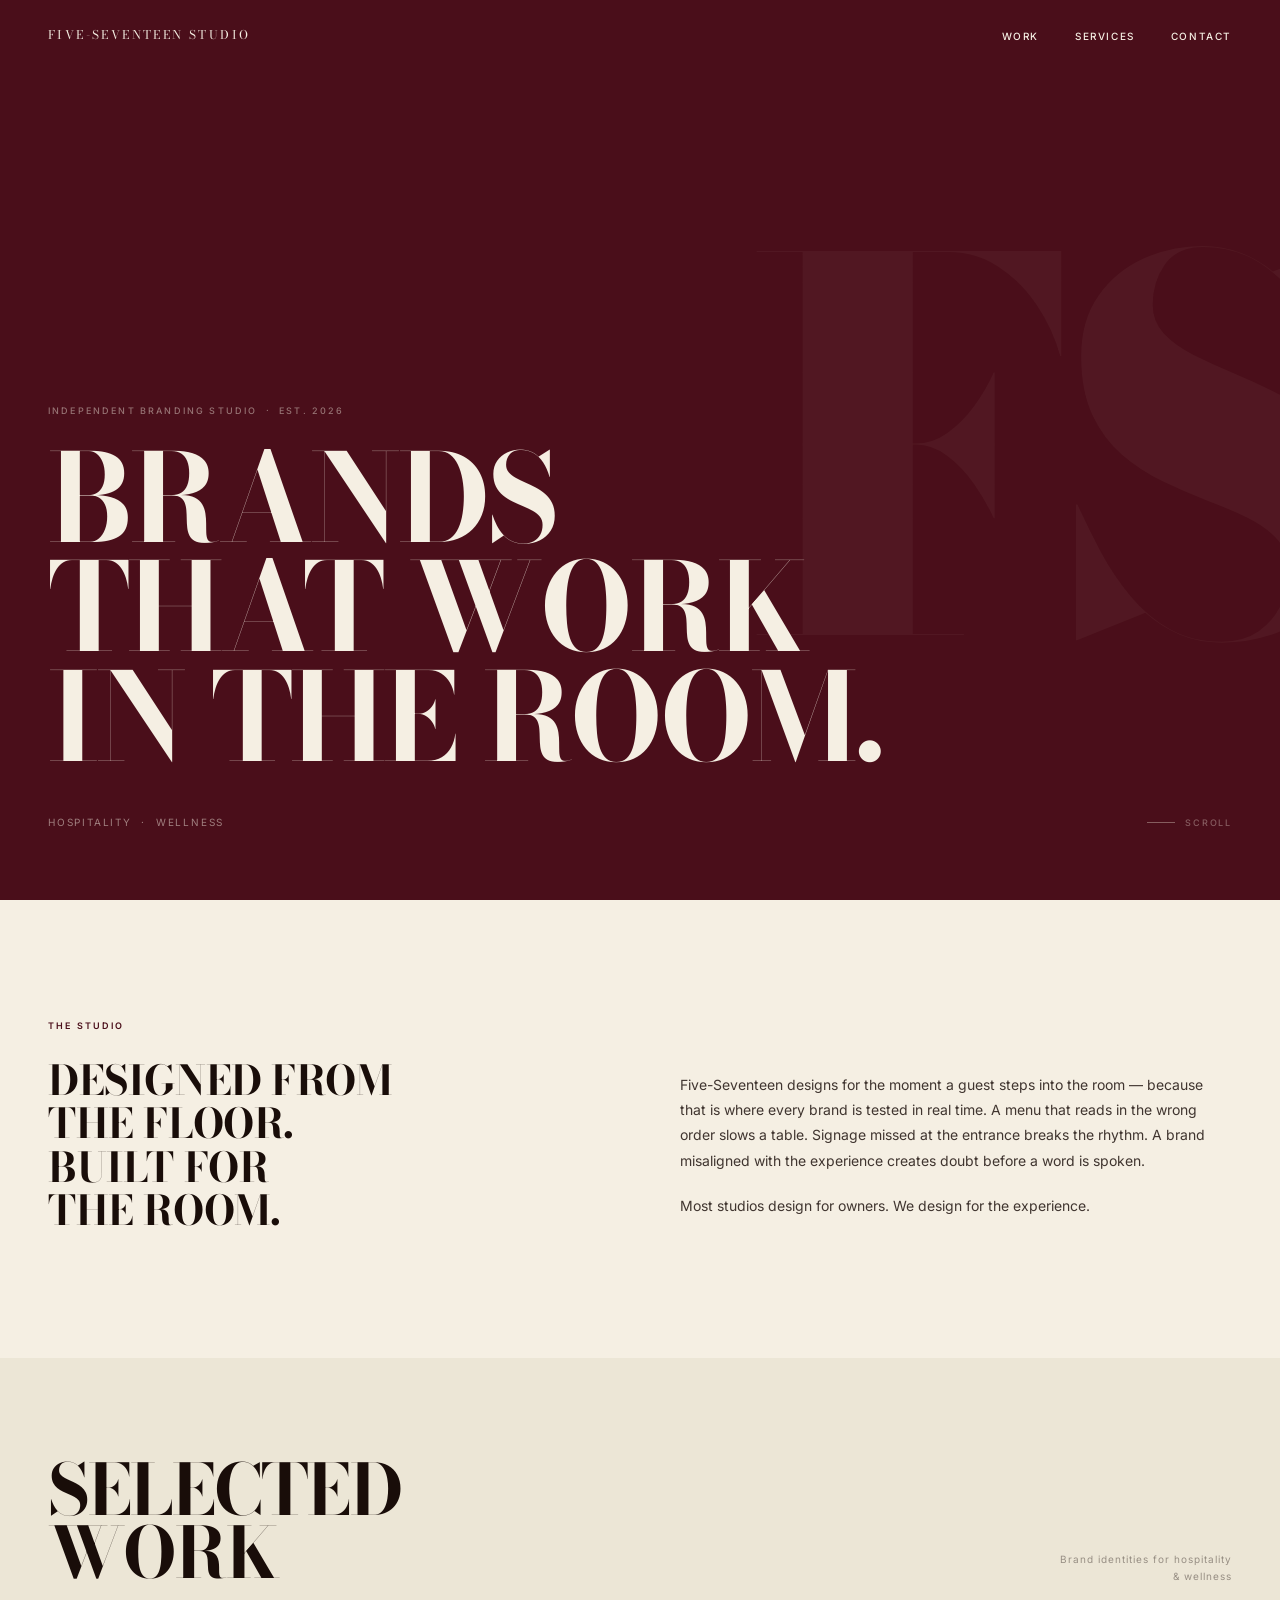
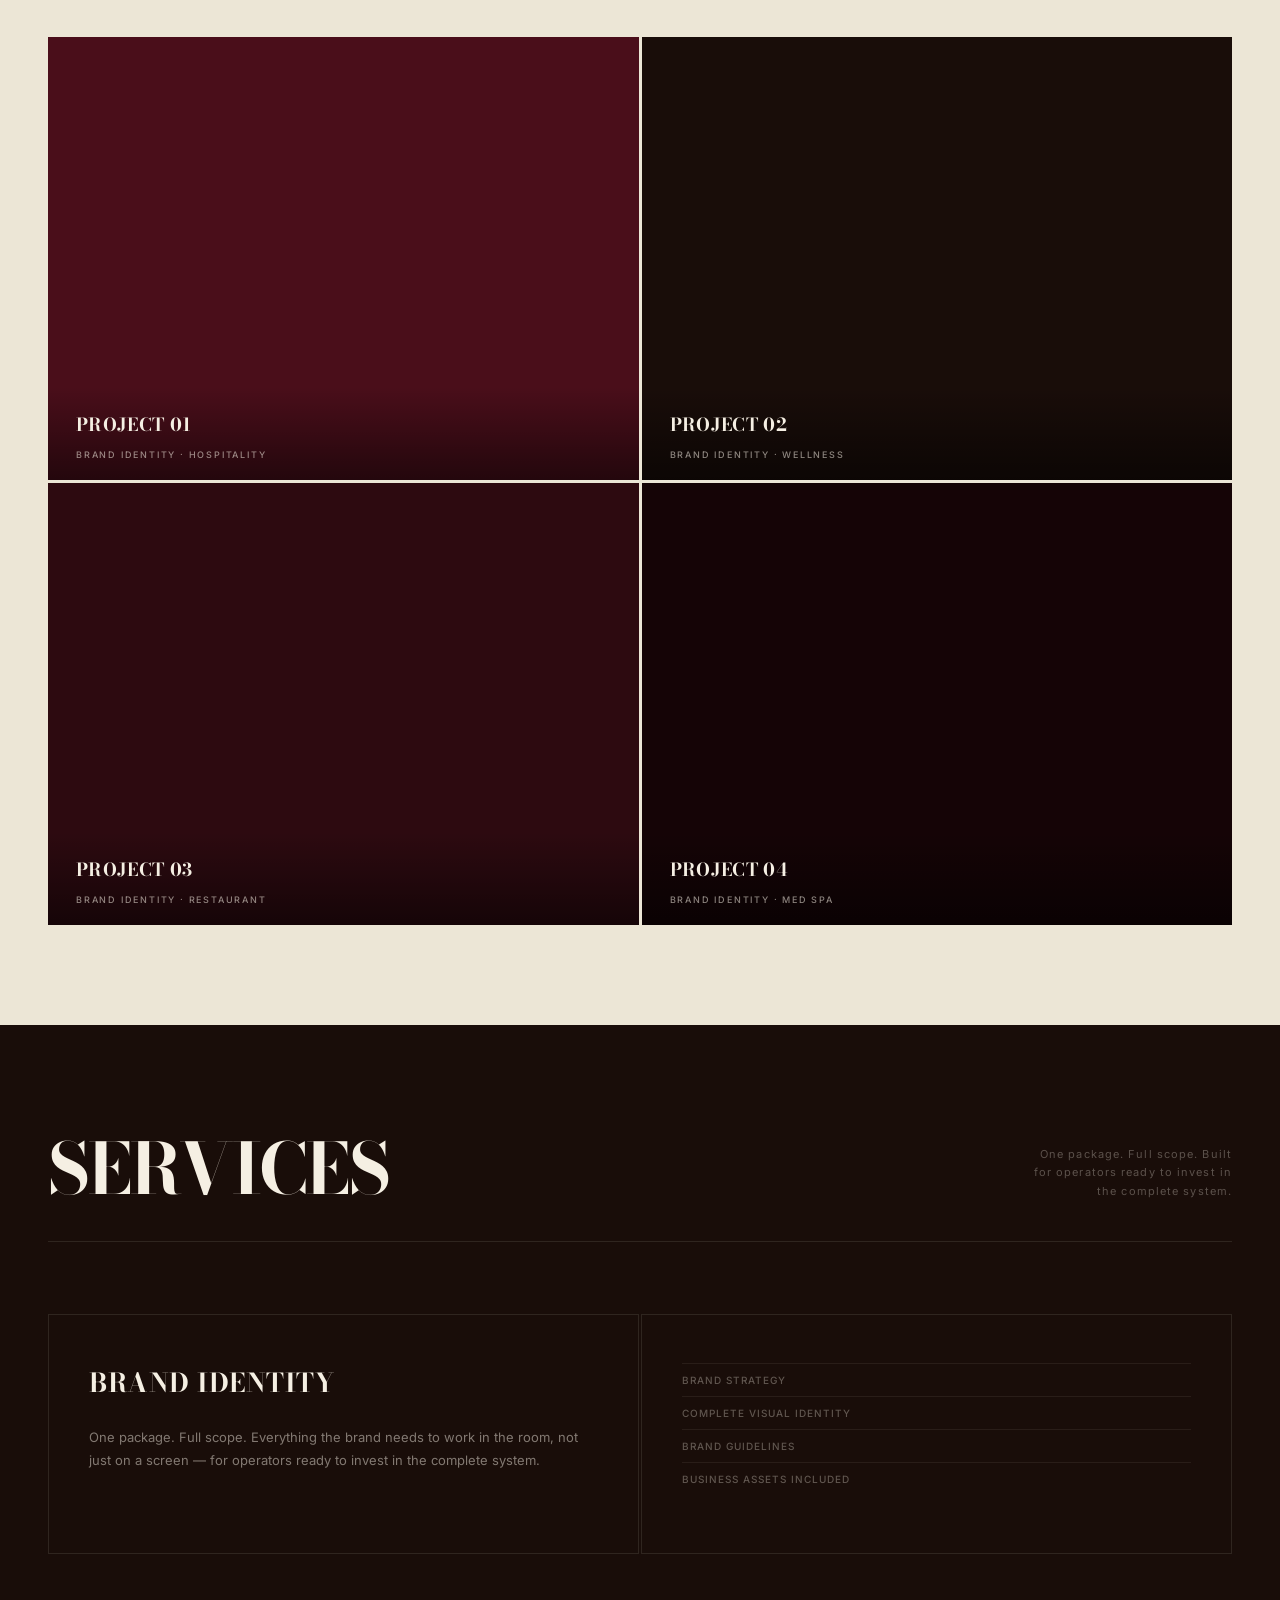
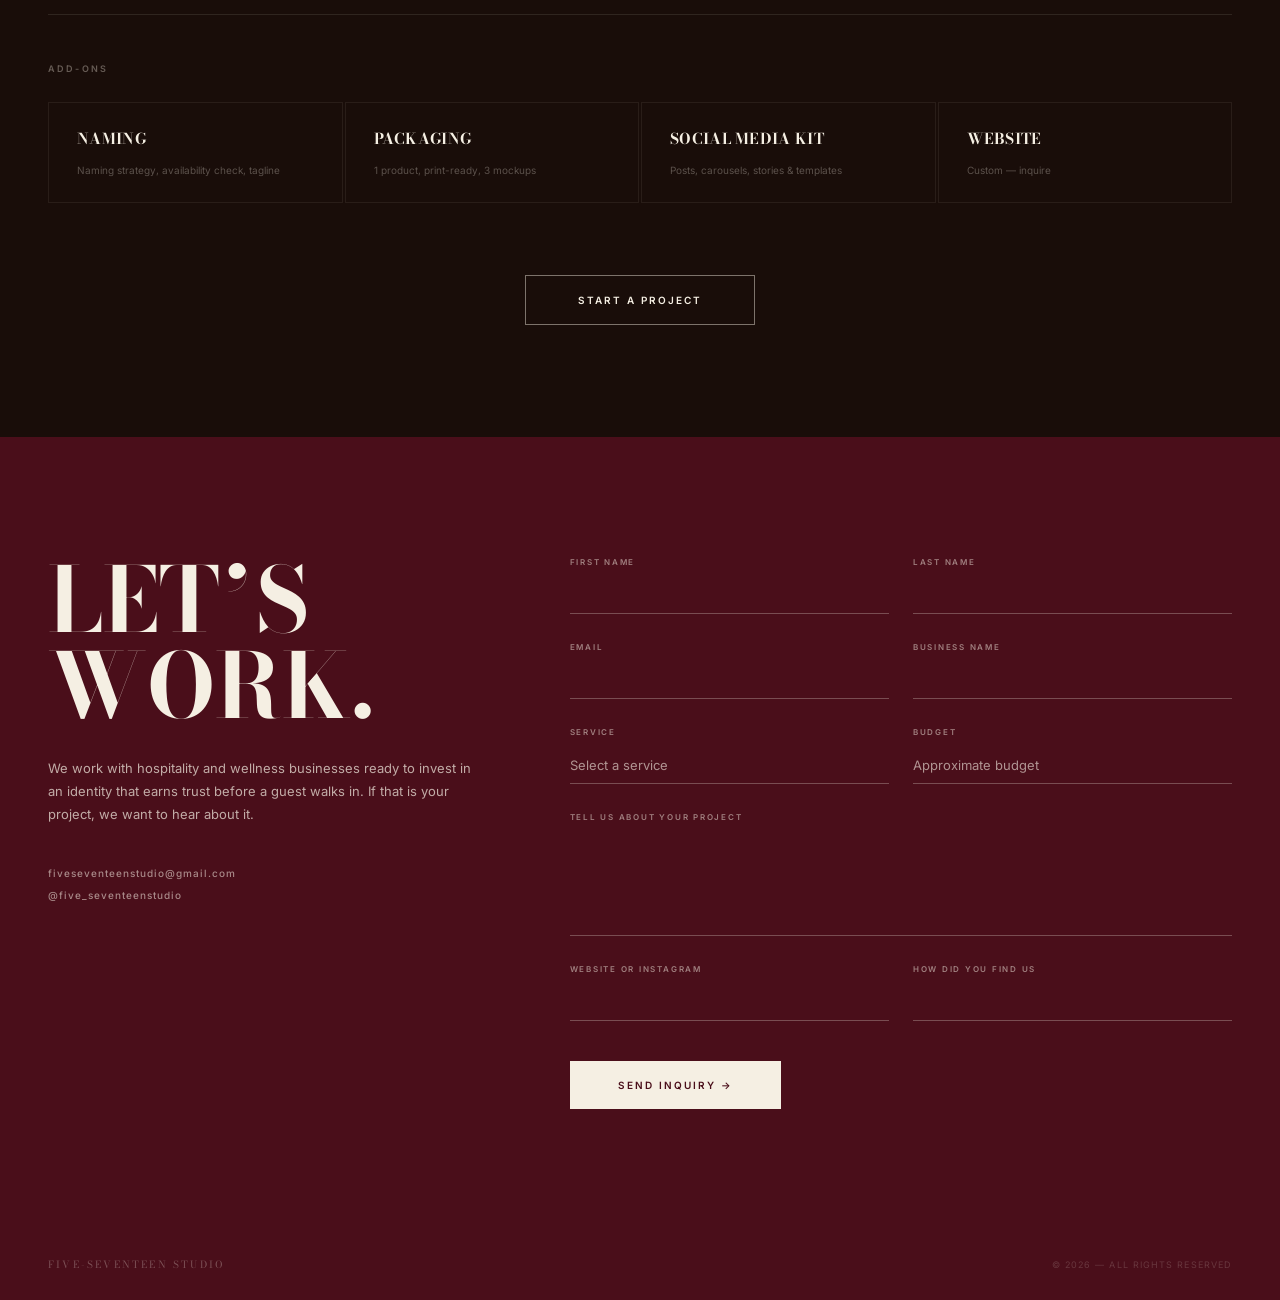
==== commit afa65bcd: "Update index.html" ====
--- a/index.html
+++ b/index.html
@@ -142,7 +142,8 @@
 
 /* CONTACT — Cherry World */
 .contact{background:var(--cherry);padding:120px 48px;display:grid;grid-template-columns:1fr 1.5fr;gap:80px;align-items:start}
-.contact-hl{font-family:var(--fd);font-size:clamp(52px,7vw,104px);font-weight:700;text-transform:uppercase;letter-spacing:-.01em;color:var(--cream);line-height:.94;margin-bottom:28px}
+.contact-hl{font-family:var(--fd);font-size:clamp(52px,7vw,104px);font-weight:700;text-transform:uppercase;letter-spacing:0;color:var(--cream);line-height:.96;margin-bottom:28px}
+.contact-hl .apos{margin:0 .06em}
 .contact-body{font-size:13px;font-weight:400;line-height:1.8;color:var(--cream);opacity:.7;margin-bottom:40px}
 .contact-social{display:flex;flex-direction:column;gap:10px}
 .contact-social a{font-size:10px;font-weight:500;letter-spacing:.1em;color:rgba(245,239,227,.55);text-decoration:none;transition:color .2s}
@@ -313,7 +314,7 @@
 <!-- CONTACT -->
 <section class="contact fade" id="contact">
   <div>
-    <h2 class="contact-hl">Let&rsquo;s<br>Work.</h2>
+    <h2 class="contact-hl">Let<span class="apos">&rsquo;</span>s<br>Work.</h2>
     <p class="contact-body">We work with hospitality and wellness businesses ready to invest in an identity that earns trust before a guest walks in. If that is your project, we want to hear about it.</p>
     <div class="contact-social">
       <a href="mailto:fiveseventeenstudio@gmail.com">fiveseventeenstudio@gmail.com</a>
@@ -410,7 +411,7 @@
         headers: { 'Accept': 'application/json' }
       });
       if (res.ok) {
-        contactForm.innerHTML = '<p style="font-family:\'Bodoni Moda\',Georgia,serif;font-size:22px;line-height:1.4;color:#f5efe3;">Thank you. We will be in touch shortly.</p>';
+        contactForm.innerHTML = '<div style="min-height:340px;display:flex;flex-direction:column;justify-content:center;"><p style="font-family:\'Bodoni Moda\',Georgia,serif;font-size:clamp(32px,4vw,48px);font-weight:700;line-height:1;letter-spacing:-.01em;color:#f5efe3;margin-bottom:16px;">Thank you.</p><p style="font-family:\'Inter\',sans-serif;font-size:12px;font-weight:400;letter-spacing:.02em;line-height:1.7;color:rgba(245,239,227,.6);">We received your inquiry. We will be in touch shortly.</p></div>';
       } else {
         btn.textContent = 'Something went wrong — try again';
         btn.disabled = false;
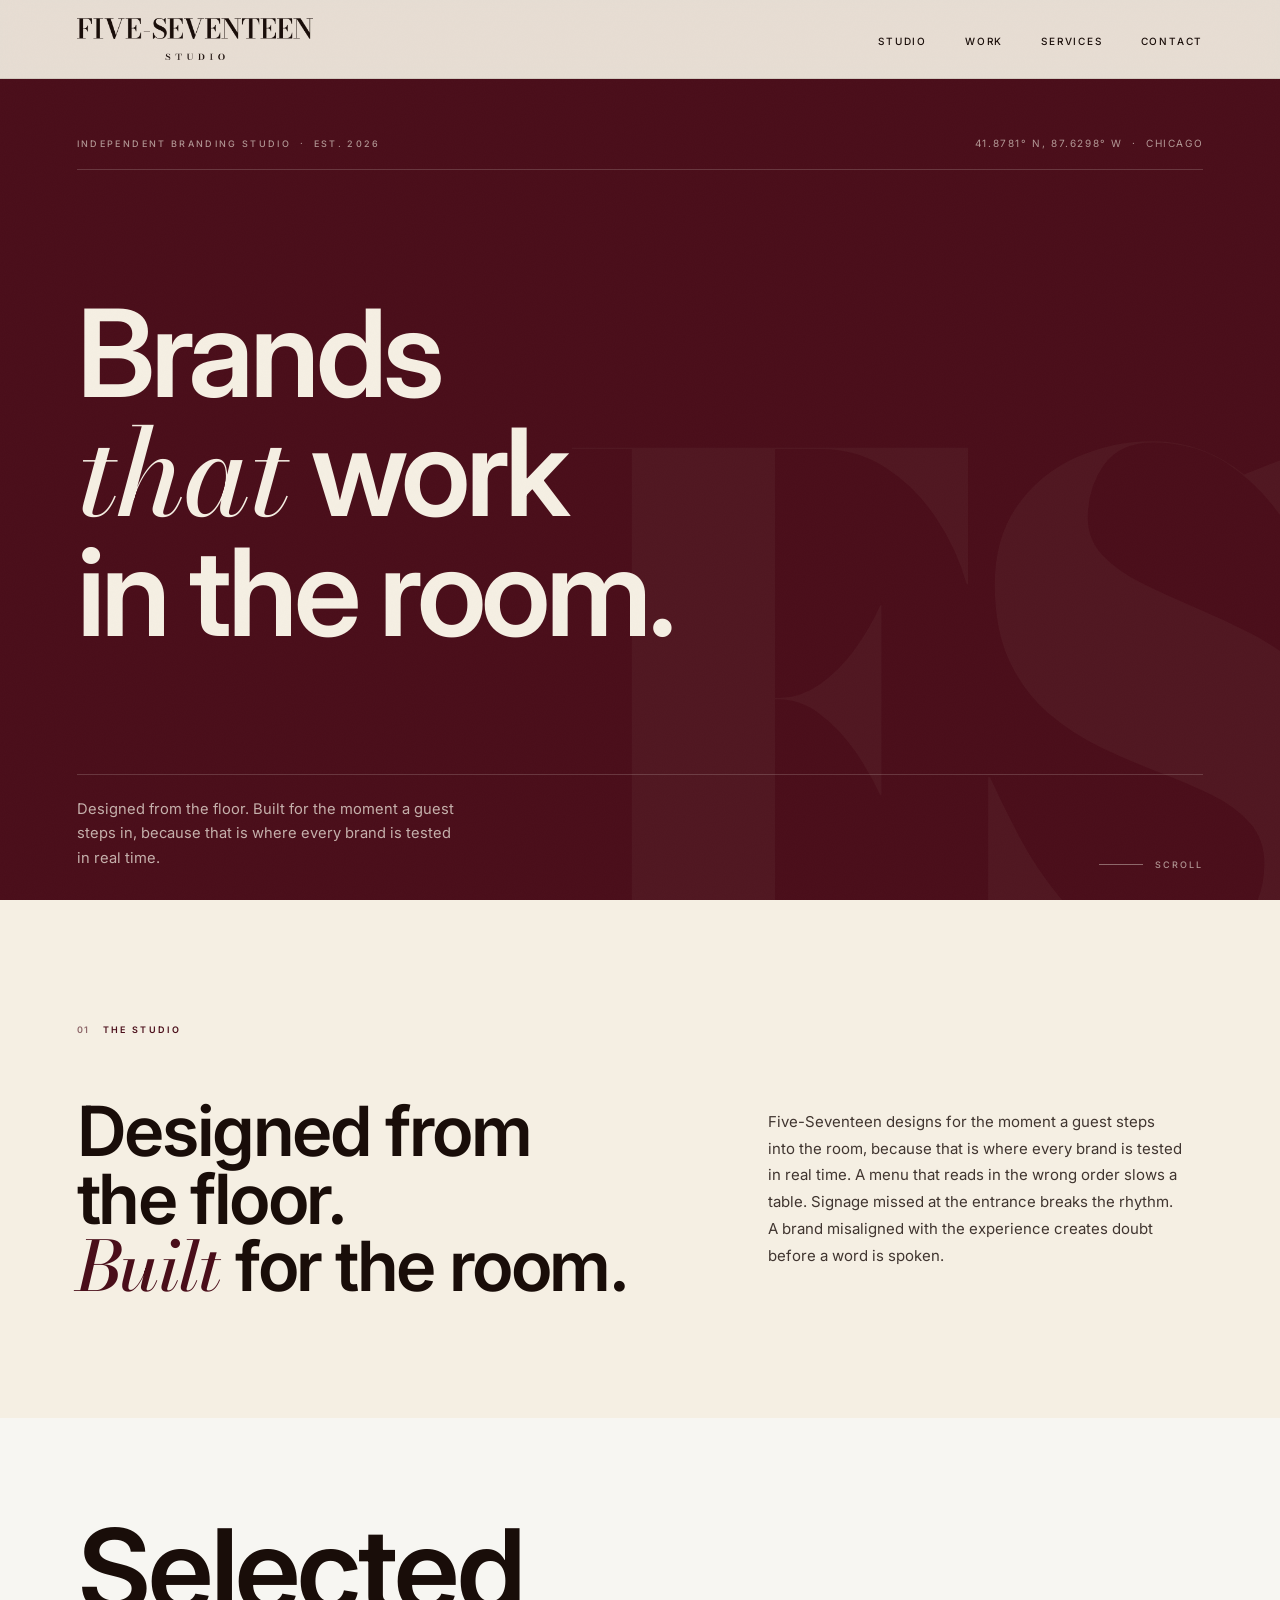
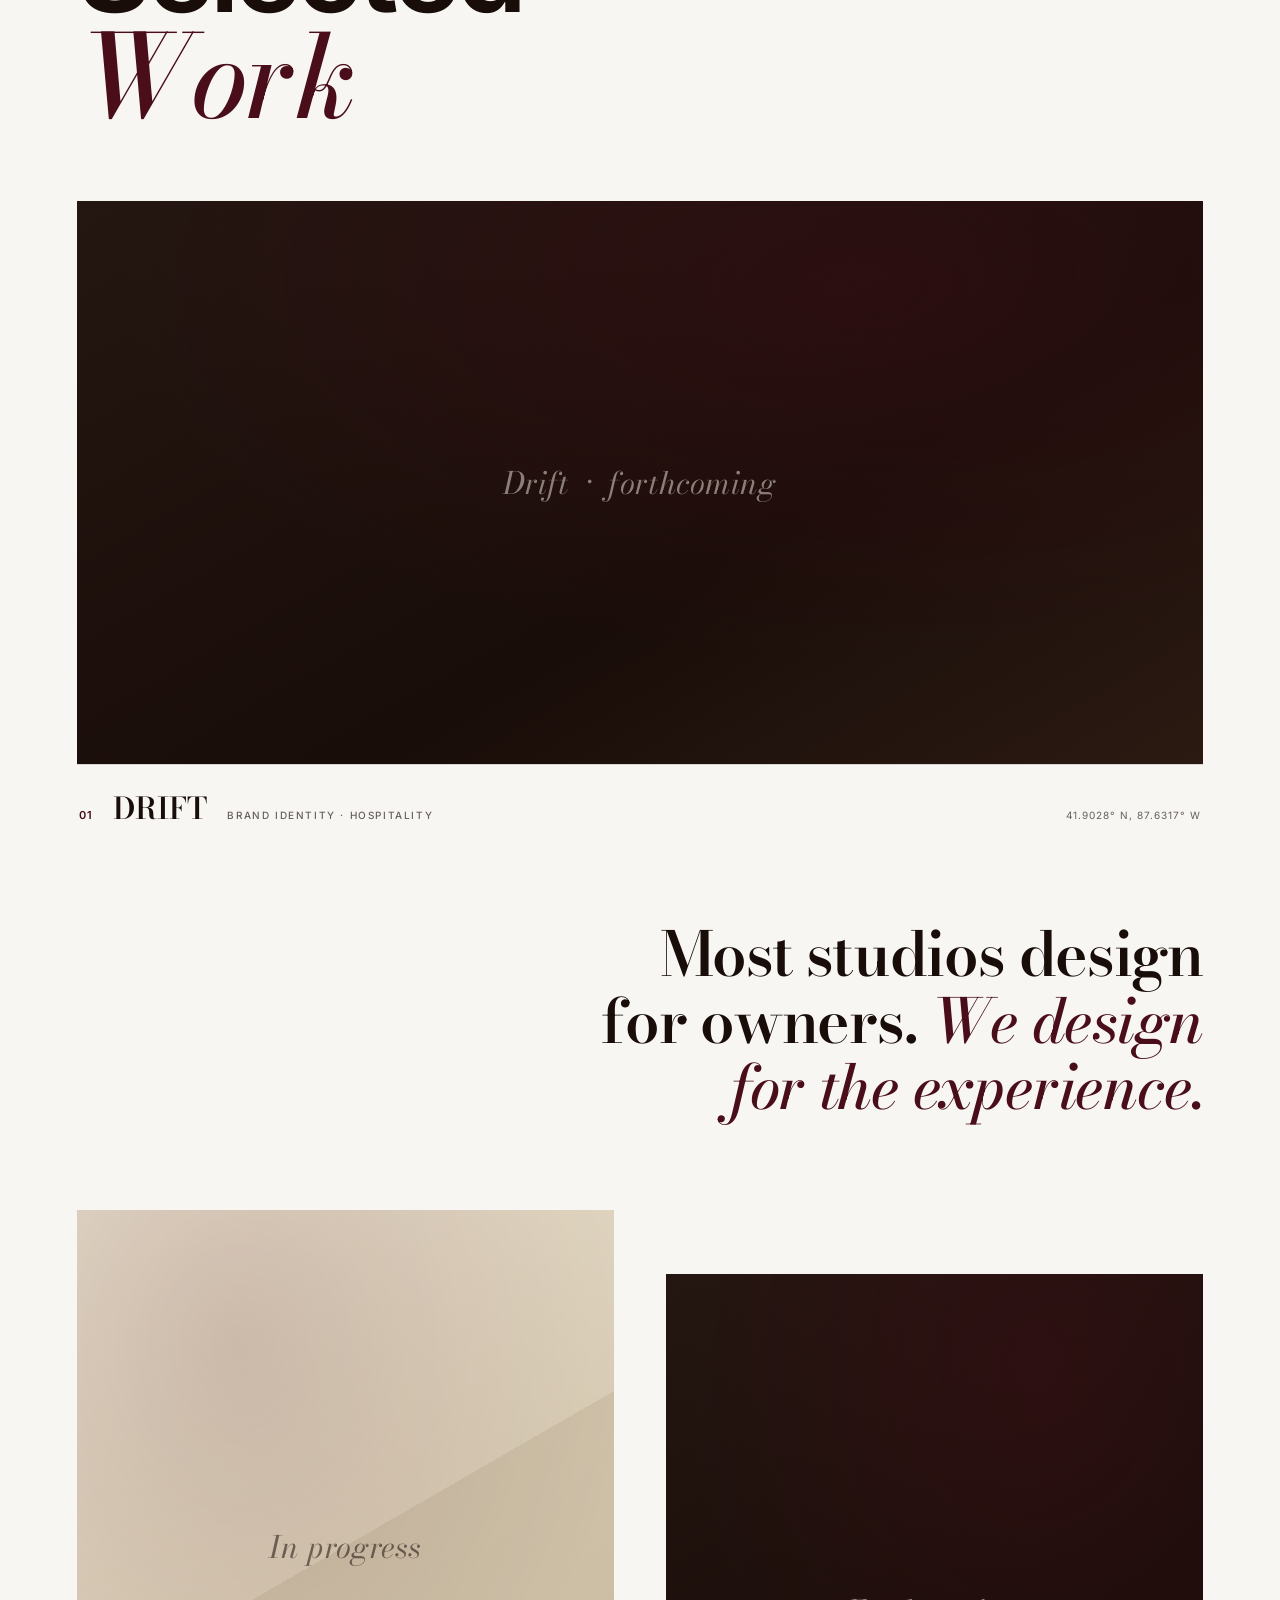
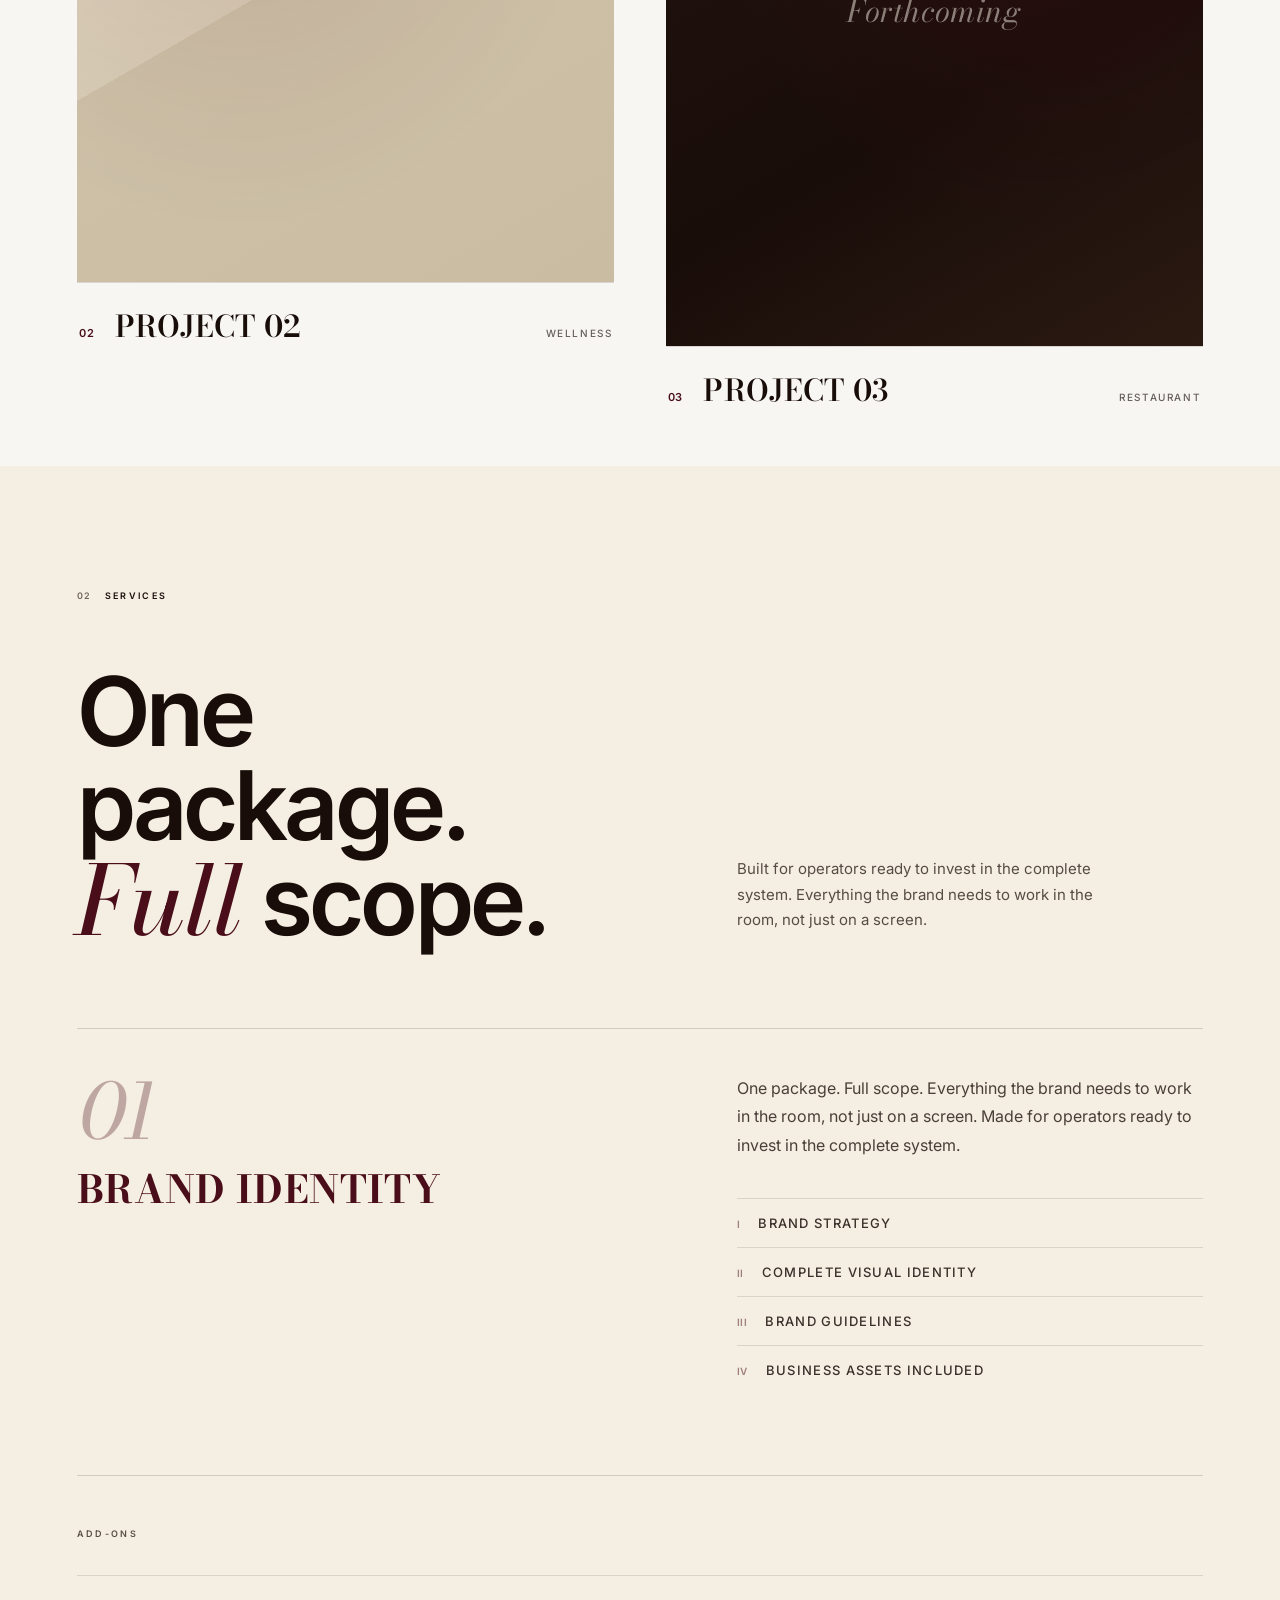
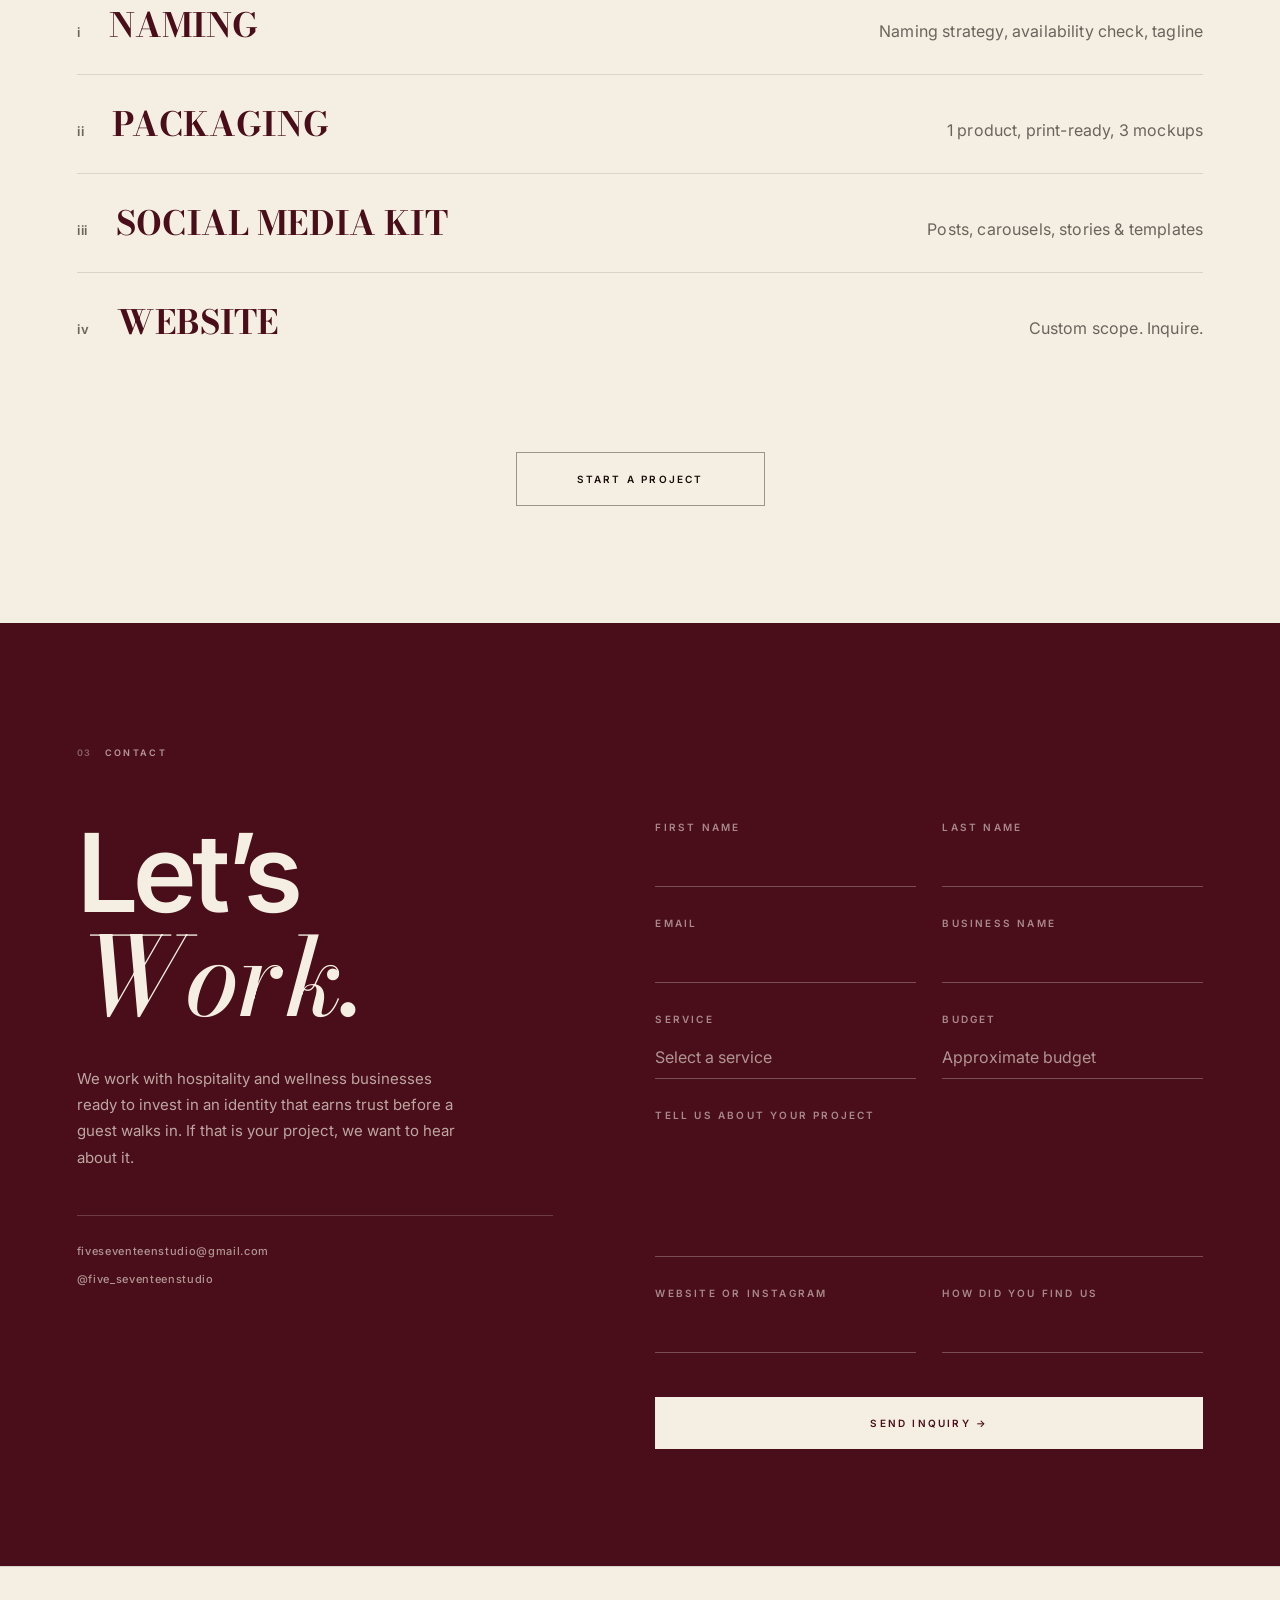
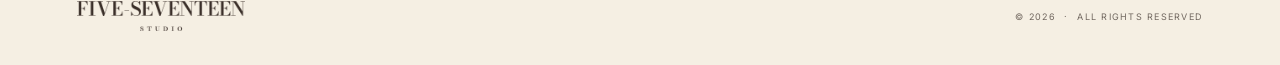
==== commit 53de3723: "Rediseno editorial: nuevo index.html, logo real, contraste AA" ====
--- a/index.html
+++ b/index.html
@@ -15,9 +15,9 @@
 
 <!-- Fonts -->
 <link rel="preconnect" href="https://fonts.googleapis.com">
-<link href="https://fonts.googleapis.com/css2?family=Bodoni+Moda:ital,opsz,wght@0,6..96,400;0,6..96,700;0,6..96,900;1,6..96,400&family=Inter:wght@300;400;500;600&display=swap" rel="stylesheet">
-
-<!-- Styles -->
+<link rel="preconnect" href="https://fonts.gstatic.com" crossorigin>
+<link href="https://fonts.googleapis.com/css2?family=Bodoni+Moda:ital,opsz,wght@0,6..96,400;0,6..96,500;0,6..96,600;0,6..96,700;0,6..96,900;1,6..96,400;1,6..96,500;1,6..96,700&family=Inter:wght@300;400;500;600&display=swap" rel="stylesheet">
+
 <style>
 *,*::before,*::after{box-sizing:border-box;margin:0;padding:0}
 :root{
@@ -25,362 +25,502 @@
   --cherry:#4a0e1a;
   --brown:#190d09;
   --offwhite:#ece6d6;
+  --white:#F7F6F2;
   --fd:'Bodoni Moda',Georgia,serif;
   --fb:'Inter',sans-serif;
+  --pad:clamp(24px,6vw,80px);
 }
 html{scroll-behavior:smooth}
-body{font-family:var(--fb);background:var(--cream);color:var(--brown);overflow-x:hidden}
+body{font-family:var(--fb);background:var(--cream);color:var(--brown);overflow-x:hidden;-webkit-font-smoothing:antialiased;text-rendering:optimizeLegibility}
+/* pin Bodoni to a low optical size so hairline serifs stay sturdy instead of vanishing */
+.nav-wm,.hero-h1 em,.statement,.studio-hl,.studio-hl em,.work-hl,.work-hl em,.svc-hl,.svc-hl em,.contact-hl,.contact-hl em,.plate-label,.pmeta .pname,.pkg-num,.pkg-name,.addon-name,.work-quote,.work-quote em{font-optical-sizing:none;font-variation-settings:"opsz" 18}
+/* Services Bodoni titles: lower optical size = sturdier, more legible serifs */
+.pkg-num,.pkg-name,.addon-name{font-variation-settings:"opsz" 11}
 ::-webkit-scrollbar{width:2px}
 ::-webkit-scrollbar-thumb{background:var(--cherry)}
-
-/* NAV */
+::selection{background:var(--cherry);color:var(--cream)}
+
+/* fine editorial grain overlay */
+body::after{
+  content:"";position:fixed;inset:0;z-index:9999;pointer-events:none;opacity:.018;
+  background-image:url("data:image/svg+xml,%3Csvg xmlns='http://www.w3.org/2000/svg' width='120' height='120'%3E%3Cfilter id='n'%3E%3CfeTurbulence type='fractalNoise' baseFrequency='0.9' numOctaves='2'/%3E%3C/filter%3E%3Crect width='100%25' height='100%25' filter='url(%23n)'/%3E%3C/svg%3E");
+}
+
+/* ---------- NAV ---------- */
 nav{
   position:fixed;top:0;left:0;right:0;z-index:100;
   display:flex;justify-content:space-between;align-items:center;
-  padding:24px 48px;
-  transition:background .4s ease,border-color .4s ease;
-  color:var(--cream);
-}
-nav.scrolled{background:var(--cream);color:var(--brown);border-bottom:.5px solid rgba(25,13,9,.12)}
-.nav-wm{font-family:var(--fd);font-size:12px;font-weight:400;letter-spacing:.2em;text-transform:uppercase;text-decoration:none;color:inherit}
-.nav-links{display:flex;gap:36px;list-style:none}
-.nav-links a{font-size:10px;font-weight:500;letter-spacing:.16em;text-transform:uppercase;text-decoration:none;color:inherit;transition:opacity .2s}
-.nav-links a:hover{opacity:.5}
+  padding:26px var(--pad);
+  transition:background .5s ease,color .5s ease,border-color .5s ease,padding .4s ease;
+  color:var(--cream);mix-blend-mode:normal;
+}
+nav.scrolled{background:rgba(245,239,227,.92);backdrop-filter:blur(10px);color:var(--brown);border-bottom:.5px solid rgba(25,13,9,.1);padding:18px var(--pad)}
+.nav-wm{display:inline-flex;align-items:center;text-decoration:none;line-height:0}
+.nav-wm .wm{height:42px;width:auto;display:block}
+.nav-wm .wm-dark{display:none}
+nav.scrolled .nav-wm .wm-light{display:none}
+nav.scrolled .nav-wm .wm-dark{display:block}
+.nav-links{display:flex;gap:38px;list-style:none;align-items:center}
+.nav-links a{font-size:10px;font-weight:500;letter-spacing:.18em;text-transform:uppercase;text-decoration:none;color:inherit;transition:opacity .2s;position:relative}
+.nav-links a::after{content:"";position:absolute;left:0;bottom:-5px;width:0;height:.5px;background:currentColor;transition:width .35s cubic-bezier(.16,1,.3,1)}
+.nav-links a:hover::after{width:100%}
 .nav-toggle{display:none;background:none;border:none;cursor:pointer;padding:4px;color:inherit}
-.nav-toggle span{display:block;width:22px;height:.5px;background:currentColor;transition:all .3s ease}
-.nav-toggle span+span{margin-top:6px}
-
-/* HERO */
+.nav-toggle span{display:block;width:24px;height:.5px;background:currentColor;transition:all .3s ease}
+.nav-toggle span+span{margin-top:7px}
+
+/* ---------- HERO — Cherry World ---------- */
 .hero{
-  height:100vh;min-height:600px;background:var(--cherry);
-  display:flex;flex-direction:column;justify-content:flex-end;
-  padding:0 48px 72px;position:relative;overflow:hidden;
+  min-height:100vh;background:var(--cherry);color:var(--cream);
+  display:flex;flex-direction:column;justify-content:space-between;
+  padding:calc(var(--pad) + 60px) var(--pad) 0;position:relative;overflow:hidden;
 }
 .hero-wm{
-  position:absolute;right:-80px;top:50%;transform:translateY(-50%);
-  font-family:var(--fd);font-size:clamp(280px,40vw,580px);font-weight:900;
-  color:rgba(245,239,227,.04);line-height:1;pointer-events:none;
+  position:absolute;right:-6vw;bottom:-8vh;
+  font-family:var(--fd);font-size:clamp(300px,52vw,760px);font-weight:900;
+  color:rgba(245,239,227,.035);line-height:.8;pointer-events:none;
   user-select:none;letter-spacing:-.04em;
 }
-.hero-eyebrow{
-  font-size:9px;font-weight:500;letter-spacing:.24em;text-transform:uppercase;
-  color:rgba(245,239,227,.45);margin-bottom:28px;
-  opacity:0;transform:translateY(10px);animation:fu .7s ease forwards .15s;
-}
+.hero-top{
+  display:flex;justify-content:space-between;align-items:baseline;
+  border-bottom:.5px solid rgba(245,239,227,.18);padding-bottom:20px;
+  opacity:0;animation:fu .8s ease forwards .15s;
+}
+.hero-eyebrow{font-size:9px;font-weight:500;letter-spacing:.26em;text-transform:uppercase;color:rgba(245,239,227,.6)}
+.hero-coord{font-family:var(--fb);font-weight:400;font-size:10px;letter-spacing:.16em;text-transform:uppercase;color:rgba(245,239,227,.62)}
+.hero-mid{flex:1;display:flex;align-items:center;padding:6vh 0}
 .hero-h1{
-  font-family:var(--fd);font-size:clamp(54px,9.5vw,138px);
-  font-weight:700;line-height:.9;letter-spacing:-.025em;
-  text-transform:uppercase;color:var(--cream);margin-bottom:44px;
+  font-family:var(--fb);font-size:clamp(48px,9.5vw,150px);
+  font-weight:600;line-height:.98;letter-spacing:-.035em;color:var(--cream);
 }
 .hero-h1 .ln{display:block;overflow:hidden}
-.hero-h1 .ln span{display:block;opacity:0;transform:translateY(105%);animation:su .9s cubic-bezier(.16,1,.3,1) forwards}
-.hero-h1 .ln:nth-child(1) span{animation-delay:.25s}
-.hero-h1 .ln:nth-child(2) span{animation-delay:.42s}
+.hero-h1 .ln span{display:block;opacity:0;transform:translateY(105%);animation:su 1s cubic-bezier(.16,1,.3,1) forwards}
+.hero-h1 .ln:nth-child(1) span{animation-delay:.3s}
+.hero-h1 .ln:nth-child(2) span{animation-delay:.44s}
 .hero-h1 .ln:nth-child(3) span{animation-delay:.58s}
+.hero-h1 em{font-family:var(--fd);font-style:italic;font-weight:500;letter-spacing:-.01em}
+.hero-h1 .ln:nth-child(2){padding-left:0}
+.hero-h1 .ln:nth-child(3){padding-left:0}
 .hero-foot{
-  display:flex;align-items:center;gap:32px;
-  opacity:0;animation:fu .7s ease forwards .9s;
-}
-.hero-meta{font-size:10px;font-weight:400;letter-spacing:.18em;text-transform:uppercase;color:rgba(245,239,227,.5)}
-.hero-scroll{display:flex;align-items:center;gap:10px;margin-left:auto;font-size:9px;font-weight:500;letter-spacing:.2em;text-transform:uppercase;color:rgba(245,239,227,.35)}
-.scroll-bar{width:28px;height:.5px;background:rgba(245,239,227,.35)}
+  display:flex;align-items:flex-end;justify-content:space-between;gap:32px;
+  border-top:.5px solid rgba(245,239,227,.18);padding:22px 0 30px;
+  opacity:0;animation:fu .8s ease forwards 1s;
+}
+.hero-lede{font-family:var(--fb);font-size:clamp(13px,1.15vw,15px);font-weight:400;line-height:1.65;max-width:42ch;color:rgba(245,239,227,.72)}
+.hero-scroll{display:flex;align-items:center;gap:12px;font-size:9px;font-weight:500;letter-spacing:.22em;text-transform:uppercase;color:rgba(245,239,227,.6);white-space:nowrap}
+.scroll-bar{width:44px;height:.5px;background:rgba(245,239,227,.4);position:relative;overflow:hidden}
+.scroll-bar::after{content:"";position:absolute;inset:0;background:var(--cream);transform:translateX(-100%);animation:scrollpulse 2.4s cubic-bezier(.16,1,.3,1) infinite}
+@keyframes scrollpulse{0%{transform:translateX(-100%)}60%,100%{transform:translateX(100%)}}
 @keyframes su{to{opacity:1;transform:translateY(0)}}
 @keyframes fu{to{opacity:1;transform:translateY(0)}}
 
-/* FADE IN */
-.fade{opacity:0;transform:translateY(28px);transition:opacity .9s ease,transform .9s ease}
+/* ---------- shared editorial atoms ---------- */
+.fade{opacity:0;transform:translateY(34px);transition:opacity 1s cubic-bezier(.16,1,.3,1),transform 1s cubic-bezier(.16,1,.3,1)}
 .fade.vis{opacity:1;transform:translateY(0)}
-
-/* STUDIO */
-.studio{background:var(--cream);padding:120px 48px;display:grid;grid-template-columns:1fr 1fr;gap:80px;align-items:start}
-.sec-lbl{font-size:9px;font-weight:600;letter-spacing:.24em;text-transform:uppercase;color:var(--cherry);margin-bottom:28px;display:block}
-.studio-hl{font-family:var(--fd);font-size:clamp(28px,3.2vw,46px);font-weight:700;line-height:1.06;letter-spacing:-.01em;text-transform:uppercase;color:var(--brown)}
-.studio-r{padding-top:52px}
-.body{font-size:14px;font-weight:400;line-height:1.8;color:var(--brown);opacity:.82;margin-bottom:20px}
-
-/* WORK */
-.work{background:var(--offwhite);padding:100px 48px}
-.section-hdr{display:flex;justify-content:space-between;align-items:flex-end;margin-bottom:52px}
-.sec-hl{font-family:var(--fd);font-size:clamp(40px,5.5vw,78px);font-weight:700;text-transform:uppercase;letter-spacing:-.025em;line-height:.9}
-.sec-note{font-size:10px;font-weight:400;letter-spacing:.1em;color:rgba(25,13,9,.4);text-align:right;line-height:1.7;max-width:180px}
-.grid2{display:grid;grid-template-columns:repeat(2,1fr);gap:3px}
-.wcard{position:relative;aspect-ratio:4/3;overflow:hidden;cursor:pointer}
-.wcard-bg{width:100%;height:100%;transition:transform .65s cubic-bezier(.16,1,.3,1)}
-.wcard:hover .wcard-bg{transform:scale(1.05)}
-.c1 .wcard-bg{background:var(--cherry)}
-.c2 .wcard-bg{background:var(--brown)}
-.c3 .wcard-bg{background:#2d0a10}
-.c4 .wcard-bg{background:#150406}
-.wcard-info{position:absolute;bottom:0;left:0;right:0;padding:24px 28px;background:linear-gradient(transparent,rgba(0,0,0,.55));transform:translateY(6px);transition:transform .4s ease}
-.wcard:hover .wcard-info{transform:translateY(0)}
-.wcard-t{font-family:var(--fd);font-size:18px;font-weight:700;text-transform:uppercase;letter-spacing:.02em;color:var(--cream);display:block;margin-bottom:4px}
-.wcard-c{font-size:9px;font-weight:500;letter-spacing:.2em;text-transform:uppercase;color:rgba(245,239,227,.55)}
-
-/* SERVICES */
-.services{background:var(--brown);padding:112px 48px}
-.svc-hdr{display:flex;justify-content:space-between;align-items:flex-end;border-bottom:.5px solid rgba(245,239,227,.1);padding-bottom:40px;margin-bottom:72px}
-.svc-note{font-size:11px;font-weight:400;letter-spacing:.1em;color:rgba(245,239,227,.3);max-width:200px;text-align:right;line-height:1.7}
-.svc-grid{display:grid;grid-template-columns:1fr 1fr;gap:2px;margin-bottom:60px}
-.scard{border:.5px solid rgba(245,239,227,.1);padding:48px 40px;transition:border-color .3s ease}
-.scard:hover{border-color:rgba(245,239,227,.28)}
-.scard-n{font-family:var(--fd);font-size:26px;font-weight:700;text-transform:uppercase;letter-spacing:.02em;color:var(--cream);display:block;margin-bottom:24px}
-.scard-d{font-size:13px;font-weight:400;line-height:1.8;color:rgba(245,239,227,.48);margin-bottom:32px}
-.scard-ul{list-style:none}
-.scard-ul li{font-size:10px;font-weight:500;letter-spacing:.1em;text-transform:uppercase;color:rgba(245,239,227,.32);padding:10px 0;border-top:.5px solid rgba(245,239,227,.07)}
-
-/* ADD-ONS */
-.addons{margin-bottom:72px;padding-top:48px;border-top:.5px solid rgba(245,239,227,.1)}
-.addons-grid{display:grid;grid-template-columns:repeat(4,1fr);gap:2px;margin-top:28px}
-.addon{border:.5px solid rgba(245,239,227,.07);padding:24px 28px;transition:border-color .3s}
-.addon:hover{border-color:rgba(245,239,227,.2)}
-.addon-n{font-family:var(--fd);font-size:15px;font-weight:700;text-transform:uppercase;letter-spacing:.02em;color:var(--cream);display:block;margin-bottom:8px}
-.addon-d{font-size:10px;font-weight:400;color:rgba(245,239,227,.3);line-height:1.6}
-
-.cta-w{text-align:center}
-.btn{display:inline-block;font-size:10px;font-weight:600;letter-spacing:.2em;text-transform:uppercase;color:var(--cream);border:.5px solid rgba(245,239,227,.45);padding:18px 52px;text-decoration:none;transition:background .3s ease,color .3s ease,border-color .3s ease}
-.btn:hover{background:var(--cream);color:var(--brown);border-color:var(--cream)}
-
-/* CONTACT — Cherry World */
-.contact{background:var(--cherry);padding:120px 48px;display:grid;grid-template-columns:1fr 1.5fr;gap:80px;align-items:start}
-.contact-hl{font-family:var(--fd);font-size:clamp(52px,7vw,104px);font-weight:700;text-transform:uppercase;letter-spacing:0;color:var(--cream);line-height:.96;margin-bottom:28px}
-.contact-hl .apos{margin:0 .06em}
-.contact-body{font-size:13px;font-weight:400;line-height:1.8;color:var(--cream);opacity:.7;margin-bottom:40px}
-.contact-social{display:flex;flex-direction:column;gap:10px}
-.contact-social a{font-size:10px;font-weight:500;letter-spacing:.1em;color:rgba(245,239,227,.55);text-decoration:none;transition:color .2s}
+.stagger>*{opacity:0;transform:translateY(26px);transition:opacity .9s cubic-bezier(.16,1,.3,1),transform .9s cubic-bezier(.16,1,.3,1)}
+.stagger.vis>*{opacity:1;transform:translateY(0)}
+.stagger.vis>*:nth-child(2){transition-delay:.08s}
+.stagger.vis>*:nth-child(3){transition-delay:.16s}
+.stagger.vis>*:nth-child(4){transition-delay:.24s}
+
+.sec-tag{font-size:9px;font-weight:600;letter-spacing:.26em;text-transform:uppercase;display:inline-flex;gap:14px;align-items:center}
+.sec-tag .num{font-family:var(--fb);font-weight:600;letter-spacing:.1em;opacity:.6}
+.statement{font-family:var(--fd);font-weight:600;line-height:1;letter-spacing:-.02em}
+.statement em{font-style:italic;font-weight:400}
+.body{font-size:15px;font-weight:400;line-height:1.78}
+
+/* ---------- STUDIO — cream, asymmetric ---------- */
+.studio{background:var(--cream);padding:clamp(90px,13vh,170px) var(--pad)}
+.studio-tag{color:var(--cherry);margin-bottom:clamp(40px,7vh,90px)}
+.studio-grid{display:grid;grid-template-columns:1.15fr .85fr;gap:clamp(40px,8vw,120px);align-items:end}
+.studio-hl{font-family:var(--fb);font-size:clamp(34px,5.4vw,88px);font-weight:600;line-height:.98;letter-spacing:-.035em;color:var(--brown)}
+.studio-hl em{font-family:var(--fd);font-style:italic;font-weight:500;letter-spacing:-.01em;color:var(--cherry)}
+.studio-r{padding-bottom:10px}
+.studio-r .body{color:var(--brown);opacity:.82;margin-bottom:22px;max-width:46ch}
+.studio-r .body.pull{font-family:var(--fb);font-weight:500;font-size:clamp(19px,1.7vw,24px);line-height:1.5;letter-spacing:-.01em;opacity:1;color:var(--brown);border-left:1px solid var(--cherry);padding-left:26px}
+
+/* ---------- WORK — cream/brown editorial plates ---------- */
+.work{background:var(--white);padding:clamp(80px,11vh,150px) var(--pad) clamp(90px,13vh,170px)}
+.work-hdr{display:flex;justify-content:space-between;align-items:flex-end;gap:40px;margin-bottom:clamp(50px,8vh,96px)}
+.work-hl{font-family:var(--fb);font-size:clamp(48px,9vw,132px);font-weight:600;line-height:.92;letter-spacing:-.04em;color:var(--brown)}
+.work-hl em{font-family:var(--fd);font-style:italic;font-weight:500;letter-spacing:-.01em;color:var(--cherry)}
+.work-note{font-size:13px;font-weight:400;letter-spacing:.02em;color:rgba(25,13,9,.68);text-align:right;line-height:1.65;white-space:nowrap}
+.work-quote{font-family:var(--fd);font-weight:600;font-size:clamp(32px,4.8vw,64px);line-height:1.08;letter-spacing:-.02em;color:var(--brown);max-width:16ch;margin:clamp(60px,10vh,120px) 0 clamp(60px,10vh,120px) auto;text-align:right}
+.work-quote em{font-style:italic;font-weight:500;color:var(--cherry)}
+
+/* featured project (Drift) */
+.pfeat{display:block;text-decoration:none;color:inherit;margin-bottom:6px;cursor:pointer}
+.pfeat-media{position:relative;width:100%;aspect-ratio:16/8;overflow:hidden}
+.pfeat-media .plate,.pcard-media .plate{position:absolute;inset:0;transition:transform 1s cubic-bezier(.16,1,.3,1)}
+.pfeat:hover .plate,.pcard:hover .plate{transform:scale(1.04)}
+/* editorial placeholder plate — swap for <img> when photos exist */
+.plate{
+  display:flex;align-items:center;justify-content:center;
+  background:
+    radial-gradient(120% 120% at 30% 20%,rgba(74,14,26,.14),transparent 60%),
+    linear-gradient(150deg,#e7ddcb 0%,#d9cdb6 50%,#cec1a8 50%,#c9bca2 100%);
+  background-color:#dccfb8;
+}
+.plate.brownfield{background:
+    radial-gradient(120% 120% at 70% 15%,rgba(74,14,26,.35),transparent 55%),
+    linear-gradient(150deg,#241611 0%,#190d09 60%,#2b1a12 100%);
+  background-color:var(--brown);}
+.plate img{width:100%;height:100%;object-fit:cover;display:block}
+.plate-label{font-family:var(--fd);font-style:italic;font-size:clamp(20px,2.4vw,34px);font-weight:400;color:rgba(25,13,9,.55);letter-spacing:.01em;pointer-events:none}
+.plate.brownfield .plate-label{color:rgba(245,239,227,.5)}
+/* subtle curtain wipe on reveal */
+.pfeat .plate::after,.pcard .plate::after{content:"";position:absolute;inset:0;background:var(--cream);transform:scaleX(1);transform-origin:right;transition:transform 1.1s cubic-bezier(.16,1,.3,1);z-index:2}
+.pfeat.vis .plate::after,.pcard.vis .plate::after{transform:scaleX(0)}
+.pmeta{display:flex;justify-content:space-between;align-items:baseline;gap:24px;padding:20px 2px 0;border-top:.5px solid rgba(25,13,9,.14)}
+.pmeta-l{display:flex;align-items:baseline;gap:20px}
+.pmeta .pindex{font-family:var(--fb);font-weight:600;font-size:11px;letter-spacing:.08em;color:var(--cherry)}
+.pmeta .pname{font-family:var(--fd);font-size:clamp(20px,2.4vw,30px);font-weight:600;text-transform:uppercase;letter-spacing:.005em;color:var(--brown)}
+.pmeta .pcat{font-size:10px;font-weight:500;letter-spacing:.16em;text-transform:uppercase;color:rgba(25,13,9,.65)}
+.pmeta .pcoord{font-family:var(--fb);font-weight:400;font-size:10px;letter-spacing:.1em;color:rgba(25,13,9,.65);white-space:nowrap}
+
+/* grid of remaining projects — offset */
+.pgrid{display:grid;grid-template-columns:1fr 1fr;gap:clamp(28px,4vw,64px);margin-top:clamp(48px,7vh,88px)}
+.pcard{text-decoration:none;color:inherit;cursor:pointer}
+.pcard:nth-child(even){transform:translateY(clamp(20px,5vw,72px))}
+.pcard-media{position:relative;width:100%;aspect-ratio:4/5;overflow:hidden}
+
+/* ---------- SERVICES — Brown World ---------- */
+.services{background:var(--cream);color:var(--cherry);padding:clamp(90px,13vh,180px) var(--pad)}
+.services-tag{color:var(--brown);opacity:.7;margin-bottom:clamp(40px,7vh,90px)}
+.svc-lead{display:grid;grid-template-columns:1.1fr .9fr;gap:clamp(40px,7vw,110px);align-items:end;margin-bottom:clamp(56px,9vh,110px)}
+.svc-hl{font-family:var(--fb);font-size:clamp(44px,7.5vw,116px);font-weight:600;line-height:.98;letter-spacing:-.04em;color:var(--brown)}
+.svc-hl em{font-family:var(--fd);font-style:italic;font-weight:500;letter-spacing:-.01em;color:var(--cherry)}
+.svc-lead-note{font-family:var(--fb);font-size:clamp(13px,1.2vw,15px);font-weight:400;line-height:1.7;color:rgba(25,13,9,.72);padding-bottom:14px;max-width:44ch}
+.pkg{display:grid;grid-template-columns:1.1fr .9fr;gap:clamp(40px,7vw,110px);border-top:.5px solid rgba(25,13,9,.16);padding-top:clamp(36px,5vh,64px)}
+.pkg-num{font-family:var(--fd);font-style:italic;font-size:clamp(40px,6vw,88px);font-weight:400;color:rgba(74,14,26,.32);line-height:1}
+.pkg-name{font-family:var(--fd);font-size:clamp(26px,3vw,42px);font-weight:700;text-transform:uppercase;letter-spacing:.01em;color:var(--cherry);margin-top:10px}
+.pkg-desc{font-size:16px;font-weight:400;line-height:1.8;color:rgba(25,13,9,.78);margin-bottom:38px;max-width:52ch}
+.pkg-list{list-style:none}
+.pkg-list li{display:flex;align-items:baseline;gap:18px;font-size:13px;font-weight:500;letter-spacing:.1em;text-transform:uppercase;color:rgba(25,13,9,.85);padding:16px 0;border-top:.5px solid rgba(25,13,9,.12)}
+.pkg-list li .lnum{font-family:var(--fb);font-weight:600;font-size:10px;letter-spacing:.06em;color:rgba(74,14,26,.5)}
+/* add-ons as an editorial index */
+.addons{margin-top:clamp(56px,9vh,110px);border-top:.5px solid rgba(25,13,9,.16);padding-top:clamp(36px,5vh,60px)}
+.addons-tag{color:var(--brown);opacity:.7;margin-bottom:36px}
+.addons-list{display:flex;flex-direction:column}
+.addon-row{display:grid;grid-template-columns:auto 1fr auto;gap:28px;align-items:baseline;padding:24px 0;border-top:.5px solid rgba(25,13,9,.12);transition:padding-left .4s cubic-bezier(.16,1,.3,1)}
+.addon-row:hover{padding-left:16px}
+.addon-name{font-family:var(--fd);font-size:clamp(22px,2.6vw,34px);font-weight:700;text-transform:uppercase;letter-spacing:.005em;color:var(--cherry)}
+.addon-desc{font-size:16px;font-weight:400;letter-spacing:.01em;color:rgba(25,13,9,.62);line-height:1.6}
+.addon-idx{font-family:var(--fb);font-weight:600;font-size:13px;letter-spacing:.06em;color:rgba(25,13,9,.62)}
+.cta-w{text-align:center;margin-top:clamp(60px,9vh,110px)}
+.btn{display:inline-block;font-family:var(--fb);font-size:10px;font-weight:600;letter-spacing:.22em;text-transform:uppercase;color:var(--brown);border:.5px solid rgba(25,13,9,.4);padding:20px 60px;text-decoration:none;transition:background .4s ease,color .4s ease,border-color .4s ease,letter-spacing .4s ease}
+.btn:hover{background:var(--cherry);color:var(--cream);border-color:var(--cherry);letter-spacing:.3em}
+
+/* ---------- CONTACT — Cherry World ---------- */
+.contact{background:var(--cherry);color:var(--cream);padding:clamp(90px,13vh,180px) var(--pad)}
+.contact-tag{color:rgba(245,239,227,.62);margin-bottom:clamp(40px,7vh,80px)}
+.contact-grid{display:grid;grid-template-columns:1fr 1.15fr;gap:clamp(48px,8vw,130px);align-items:start}
+.contact-hl{font-family:var(--fb);font-size:clamp(54px,8.5vw,140px);font-weight:600;line-height:.96;letter-spacing:-.04em;color:var(--cream);margin-bottom:36px}
+.contact-hl em{font-family:var(--fd);font-style:italic;font-weight:500;letter-spacing:-.01em}
+.contact-body{font-family:var(--fb);font-size:clamp(13px,1.2vw,15px);font-weight:400;line-height:1.75;color:rgba(245,239,227,.68);margin-bottom:44px;max-width:42ch}
+.contact-social{display:flex;flex-direction:column;gap:14px;border-top:.5px solid rgba(245,239,227,.2);padding-top:28px}
+.contact-social a{font-size:11px;font-weight:500;letter-spacing:.06em;color:rgba(245,239,227,.6);text-decoration:none;transition:color .25s}
 .contact-social a:hover{color:var(--cream)}
 
-/* FORM — on Cherry World */
-.form-row{display:grid;grid-template-columns:1fr 1fr;gap:24px;margin-bottom:28px}
-.form-field{display:flex;flex-direction:column;margin-bottom:0}
-.form-field.full{margin-bottom:28px}
-.form-field label{font-size:8px;font-weight:600;letter-spacing:.22em;text-transform:uppercase;color:rgba(245,239,227,.5);margin-bottom:10px}
-.form-field input,
-.form-field select,
-.form-field textarea{
-  font-family:var(--fb);font-size:13px;font-weight:400;color:var(--cream);
+.form-row{display:grid;grid-template-columns:1fr 1fr;gap:26px;margin-bottom:30px}
+.form-field{display:flex;flex-direction:column}
+.form-field.full{margin-bottom:30px}
+.form-field label{font-size:10px;font-weight:600;letter-spacing:.22em;text-transform:uppercase;color:rgba(245,239,227,.55);margin-bottom:11px}
+.form-field input,.form-field select,.form-field textarea{
+  font-family:var(--fb);font-size:16px;font-weight:400;color:var(--cream);
   background:transparent;border:none;border-bottom:.5px solid rgba(245,239,227,.28);
-  padding:10px 0;outline:none;transition:border-color .25s;-webkit-appearance:none;
+  padding:11px 0;outline:none;transition:border-color .3s;-webkit-appearance:none;
 }
 .form-field input:focus,.form-field select:focus,.form-field textarea:focus{border-bottom-color:var(--cream)}
 .form-field textarea{resize:none;line-height:1.6}
 .form-field select{cursor:pointer;color:rgba(245,239,227,.6)}
 .form-field select option{color:var(--brown)}
 .form-submit{
-  margin-top:40px;font-family:var(--fb);font-size:10px;font-weight:600;
-  letter-spacing:.2em;text-transform:uppercase;color:var(--cherry);
-  background:var(--cream);border:none;padding:18px 48px;
-  cursor:pointer;transition:background .3s ease,opacity .3s ease;display:block;
-}
-.form-submit:hover{background:var(--offwhite)}
+  margin-top:44px;font-family:var(--fb);font-size:10px;font-weight:600;
+  letter-spacing:.22em;text-transform:uppercase;color:var(--cherry);
+  background:var(--cream);border:none;padding:20px 52px;
+  cursor:pointer;transition:letter-spacing .4s ease,opacity .3s ease;display:block;width:100%;
+}
+.form-submit:hover{letter-spacing:.32em}
 .form-submit:disabled{opacity:.6;cursor:default}
 
-/* FOOTER */
-footer{background:var(--cherry);padding:28px 48px;display:flex;justify-content:space-between;align-items:center}
-.ft-wm{font-family:var(--fd);font-size:10px;font-weight:400;letter-spacing:.22em;text-transform:uppercase;color:rgba(245,239,227,.3);text-decoration:none}
-.ft-copy{font-size:9px;letter-spacing:.12em;color:rgba(245,239,227,.18);text-transform:uppercase}
-
-/* MOBILE */
-@media (max-width: 768px) {
-  nav{padding:20px 24px}
-  .nav-links{display:none;position:fixed;top:0;left:0;right:0;bottom:0;background:var(--brown);flex-direction:column;justify-content:center;align-items:center;gap:40px;z-index:90}
+/* ---------- FOOTER — Cherry World ---------- */
+footer{background:var(--cream);color:var(--brown);padding:34px var(--pad);display:flex;justify-content:space-between;align-items:center;border-top:.5px solid rgba(25,13,9,.12)}
+.ft-wm{display:inline-flex;align-items:center;text-decoration:none;line-height:0}
+.ft-wm img{height:30px;width:auto;display:block;opacity:.85}
+.ft-copy{font-size:9px;letter-spacing:.14em;color:rgba(25,13,9,.6);text-transform:uppercase}
+
+/* ---------- MOBILE ---------- */
+@media (max-width:820px){
+  .hero-top{flex-direction:column;gap:8px;align-items:flex-start}
+  .hero-foot{flex-direction:column;align-items:flex-start;gap:22px}
+  .hero-h1 .ln:nth-child(2),.hero-h1 .ln:nth-child(3){padding-left:0}
+  .studio-grid{grid-template-columns:1fr;gap:44px;align-items:start}
+  .studio-r{padding-bottom:0}
+  .work-hdr{flex-direction:column;align-items:flex-start;gap:20px}
+  .work-note{text-align:left;white-space:normal}
+  .pfeat-media{aspect-ratio:16/10}
+  .pgrid{grid-template-columns:1fr;gap:48px}
+  .pcard:nth-child(even){transform:none}
+  .pmeta{flex-direction:column;gap:10px}
+  .pcoord{display:none}
+  .svc-lead{grid-template-columns:1fr;gap:28px}
+  .pkg{grid-template-columns:1fr;gap:32px}
+  .addon-row{grid-template-columns:auto 1fr;gap:16px}
+  .addon-desc{grid-column:1/-1;grid-row:2}
+  .contact-grid{grid-template-columns:1fr;gap:52px}
+  .form-row{grid-template-columns:1fr;gap:26px}
+  .nav-links{display:none;position:fixed;inset:0;background:var(--brown);flex-direction:column;justify-content:center;gap:44px;z-index:90}
   .nav-links.open{display:flex}
-  .nav-links a{font-size:14px;color:var(--cream)}
+  .nav-links a{font-size:15px;color:var(--cream)}
   .nav-toggle{display:flex;flex-direction:column}
-
-  .hero{padding:0 24px 52px}
-  .studio{grid-template-columns:1fr;padding:80px 24px;gap:40px}
-  .studio-r{padding-top:0}
-  .work{padding:72px 24px}
-  .grid2{grid-template-columns:1fr}
-  .services{padding:80px 24px}
-  .svc-grid{grid-template-columns:1fr}
-  .addons-grid{grid-template-columns:1fr 1fr}
-  .contact{grid-template-columns:1fr;padding:80px 24px;gap:52px}
-  footer{padding:24px;flex-direction:column;gap:12px;text-align:center}
-  .form-row{grid-template-columns:1fr}
+  .nav-wm .wm{height:34px}
+  footer{flex-direction:column;gap:14px;text-align:center}
+}
+@media (max-width:430px){
+  .nav-wm .wm{height:30px}
+  .hero-h1{font-size:clamp(40px,12vw,64px)}
+  .work-quote{max-width:100%}
+}
+@media (prefers-reduced-motion:reduce){
+  *{animation:none!important}
+  .fade,.stagger>*{opacity:1!important;transform:none!important}
 }
 </style>
 </head>
 <body>
 
 <nav id="nav">
-  <a href="#top" class="nav-wm">Five-Seventeen Studio</a>
+  <a href="#top" class="nav-wm" aria-label="Five-Seventeen Studio">
+    <img class="wm wm-light" src="logo-cream.png" alt="Five-Seventeen Studio">
+    <img class="wm wm-dark" src="logo-brown.png" alt="" aria-hidden="true">
+  </a>
   <ul class="nav-links" id="nav-links">
+    <li><a href="#studio">Studio</a></li>
     <li><a href="#work">Work</a></li>
     <li><a href="#services">Services</a></li>
     <li><a href="#contact">Contact</a></li>
   </ul>
   <button class="nav-toggle" id="nav-toggle" aria-label="Toggle menu">
-    <span></span>
-    <span></span>
+    <span></span><span></span>
   </button>
 </nav>
 
-<!-- HERO -->
+<!-- ========== HERO — Cherry World ========== -->
 <section class="hero" id="top">
   <div class="hero-wm" aria-hidden="true">FS</div>
-  <p class="hero-eyebrow">Independent Branding Studio &nbsp;&middot;&nbsp; Est. 2026</p>
-  <h1 class="hero-h1">
-    <span class="ln"><span>Brands</span></span>
-    <span class="ln"><span>That Work</span></span>
-    <span class="ln"><span>In The Room.</span></span>
-  </h1>
+  <div class="hero-top">
+    <p class="hero-eyebrow">Independent Branding Studio &nbsp;&middot;&nbsp; Est. 2026</p>
+    <p class="hero-coord">41.8781° N, 87.6298° W &nbsp;&middot;&nbsp; Chicago</p>
+  </div>
+  <div class="hero-mid">
+    <h1 class="hero-h1">
+      <span class="ln"><span>Brands</span></span>
+      <span class="ln"><span><em>that</em> work</span></span>
+      <span class="ln"><span>in the room.</span></span>
+    </h1>
+  </div>
   <div class="hero-foot">
-    <span class="hero-meta">Hospitality &nbsp;&middot;&nbsp; Wellness</span>
+    <p class="hero-lede">Designed from the floor. Built for the moment a guest steps in, because that is where every brand is tested in real time.</p>
     <span class="hero-scroll"><span class="scroll-bar"></span>Scroll</span>
   </div>
 </section>
 
-<!-- STUDIO -->
-<section class="studio fade">
-  <div>
-    <span class="sec-lbl">The Studio</span>
-    <h2 class="studio-hl">Designed from<br>the floor.<br>Built for<br>the room.</h2>
-  </div>
-  <div class="studio-r">
-    <p class="body">Five-Seventeen designs for the moment a guest steps into the room &mdash; because that is where every brand is tested in real time. A menu that reads in the wrong order slows a table. Signage missed at the entrance breaks the rhythm. A brand misaligned with the experience creates doubt before a word is spoken.</p>
-    <p class="body">Most studios design for owners. We design for the experience.</p>
+<!-- ========== STUDIO — cream ========== -->
+<section class="studio" id="studio">
+  <span class="sec-tag studio-tag fade"><span class="num">01</span>The Studio</span>
+  <div class="studio-grid">
+    <h2 class="studio-hl fade">Designed from<br>the floor.<br><em>Built</em> for the room.</h2>
+    <div class="studio-r stagger">
+      <p class="body">Five-Seventeen designs for the moment a guest steps into the room, because that is where every brand is tested in real time. A menu that reads in the wrong order slows a table. Signage missed at the entrance breaks the rhythm. A brand misaligned with the experience creates doubt before a word is spoken.</p>
+    </div>
   </div>
 </section>
 
-<!-- WORK -->
-<section class="work fade" id="work">
-  <div class="section-hdr">
-    <h2 class="sec-hl" style="color:var(--brown)">Selected<br>Work</h2>
-    <p class="sec-note">Brand identities for hospitality &amp; wellness</p>
-  </div>
-  <div class="grid2">
-    <div class="wcard c1"><div class="wcard-bg"></div>
-      <div class="wcard-info"><span class="wcard-t">Project 01</span><span class="wcard-c">Brand Identity &middot; Hospitality</span></div>
-    </div>
-    <div class="wcard c2"><div class="wcard-bg"></div>
-      <div class="wcard-info"><span class="wcard-t">Project 02</span><span class="wcard-c">Brand Identity &middot; Wellness</span></div>
-    </div>
-    <div class="wcard c3"><div class="wcard-bg"></div>
-      <div class="wcard-info"><span class="wcard-t">Project 03</span><span class="wcard-c">Brand Identity &middot; Restaurant</span></div>
-    </div>
-    <div class="wcard c4"><div class="wcard-bg"></div>
-      <div class="wcard-info"><span class="wcard-t">Project 04</span><span class="wcard-c">Brand Identity &middot; Med Spa</span></div>
-    </div>
+<!-- ========== WORK — off-white, editorial plates ========== -->
+<section class="work" id="work">
+  <div class="work-hdr">
+    <h2 class="work-hl fade">Selected<br><em>Work</em></h2>
+    <p class="work-note fade">Brand identities for hospitality &amp; wellness.</p>
+  </div>
+
+  <!-- FEATURED: Drift. Replace the .plate div with an <img> when photos are ready. -->
+  <a class="pfeat fade" href="#contact">
+    <div class="pfeat-media">
+      <div class="plate brownfield">
+        <!-- SWAP ME → <img src="images/drift-hero.jpg" alt="Drift — brand identity"> -->
+        <span class="plate-label">Drift &nbsp;&middot;&nbsp; forthcoming</span>
+      </div>
+    </div>
+    <div class="pmeta">
+      <div class="pmeta-l">
+        <span class="pindex">01</span>
+        <span class="pname">Drift</span>
+        <span class="pcat">Brand Identity &middot; Hospitality</span>
+      </div>
+      <span class="pcoord">41.9028° N, 87.6317° W</span>
+    </div>
+  </a>
+
+  <blockquote class="work-quote fade">Most studios design for owners. <em>We design for the experience.</em></blockquote>
+
+  <div class="pgrid">
+    <a class="pcard fade" href="#contact">
+      <div class="pcard-media"><div class="plate"><span class="plate-label">In progress</span></div></div>
+      <div class="pmeta">
+        <div class="pmeta-l"><span class="pindex">02</span><span class="pname">Project 02</span></div>
+        <span class="pcat">Wellness</span>
+      </div>
+    </a>
+    <a class="pcard fade" href="#contact">
+      <div class="pcard-media"><div class="plate brownfield"><span class="plate-label">Forthcoming</span></div></div>
+      <div class="pmeta">
+        <div class="pmeta-l"><span class="pindex">03</span><span class="pname">Project 03</span></div>
+        <span class="pcat">Restaurant</span>
+      </div>
+    </a>
   </div>
 </section>
 
-<!-- SERVICES -->
-<section class="services fade" id="services">
-  <div class="svc-hdr">
-    <h2 class="sec-hl" style="color:var(--cream)">Services</h2>
-    <p class="svc-note">One package. Full scope. Built for operators ready to invest in the complete system.</p>
-  </div>
-  <div class="svc-grid">
-    <div class="scard">
-      <span class="scard-n">Brand Identity</span>
-      <p class="scard-d">One package. Full scope. Everything the brand needs to work in the room, not just on a screen &mdash; for operators ready to invest in the complete system.</p>
-    </div>
-    <div class="scard">
-      <ul class="scard-ul">
-        <li>Brand strategy</li>
-        <li>Complete visual identity</li>
-        <li>Brand guidelines</li>
-        <li>Business assets included</li>
+<!-- ========== SERVICES — Brown World ========== -->
+<section class="services" id="services">
+  <span class="sec-tag services-tag fade"><span class="num">02</span>Services</span>
+  <div class="svc-lead">
+    <h2 class="svc-hl fade">One package.<br><em>Full</em> scope.</h2>
+    <p class="svc-lead-note fade">Built for operators ready to invest in the complete system. Everything the brand needs to work in the room, not just on a screen.</p>
+  </div>
+
+  <div class="pkg fade">
+    <div>
+      <div class="pkg-num">01</div>
+      <div class="pkg-name">Brand Identity</div>
+    </div>
+    <div>
+      <p class="pkg-desc">One package. Full scope. Everything the brand needs to work in the room, not just on a screen. Made for operators ready to invest in the complete system.</p>
+      <ul class="pkg-list">
+        <li><span class="lnum">i</span>Brand strategy</li>
+        <li><span class="lnum">ii</span>Complete visual identity</li>
+        <li><span class="lnum">iii</span>Brand guidelines</li>
+        <li><span class="lnum">iv</span>Business assets included</li>
       </ul>
     </div>
   </div>
-  <div class="addons">
-    <span class="sec-lbl" style="color:rgba(245,239,227,.35)">Add-Ons</span>
-    <div class="addons-grid">
-      <div class="addon">
-        <span class="addon-n">Naming</span>
-        <span class="addon-d">Naming strategy, availability check, tagline</span>
-      </div>
-      <div class="addon">
-        <span class="addon-n">Packaging</span>
-        <span class="addon-d">1 product, print-ready, 3 mockups</span>
-      </div>
-      <div class="addon">
-        <span class="addon-n">Social Media Kit</span>
-        <span class="addon-d">Posts, carousels, stories &amp; templates</span>
-      </div>
-      <div class="addon">
-        <span class="addon-n">Website</span>
-        <span class="addon-d">Custom &mdash; inquire</span>
-      </div>
-    </div>
-  </div>
-  <div class="cta-w">
+
+  <div class="addons fade">
+    <span class="sec-tag addons-tag">Add-Ons</span>
+    <div class="addons-list">
+      <div class="addon-row">
+        <span class="addon-idx">i</span>
+        <span class="addon-name">Naming</span>
+        <span class="addon-desc">Naming strategy, availability check, tagline</span>
+      </div>
+      <div class="addon-row">
+        <span class="addon-idx">ii</span>
+        <span class="addon-name">Packaging</span>
+        <span class="addon-desc">1 product, print-ready, 3 mockups</span>
+      </div>
+      <div class="addon-row">
+        <span class="addon-idx">iii</span>
+        <span class="addon-name">Social Media Kit</span>
+        <span class="addon-desc">Posts, carousels, stories &amp; templates</span>
+      </div>
+      <div class="addon-row">
+        <span class="addon-idx">iv</span>
+        <span class="addon-name">Website</span>
+        <span class="addon-desc">Custom scope. Inquire.</span>
+      </div>
+    </div>
+  </div>
+
+  <div class="cta-w fade">
     <a href="#contact" class="btn">Start a Project</a>
   </div>
 </section>
 
-<!-- CONTACT -->
-<section class="contact fade" id="contact">
-  <div>
-    <h2 class="contact-hl">Let<span class="apos">&rsquo;</span>s<br>Work.</h2>
-    <p class="contact-body">We work with hospitality and wellness businesses ready to invest in an identity that earns trust before a guest walks in. If that is your project, we want to hear about it.</p>
-    <div class="contact-social">
-      <a href="mailto:fiveseventeenstudio@gmail.com">fiveseventeenstudio@gmail.com</a>
-      <a href="https://instagram.com/five_seventeenstudio" target="_blank" rel="noopener">@five_seventeenstudio</a>
-    </div>
-  </div>
-  <div>
-    <form id="contact-form" name="contact" method="POST" action="https://formspree.io/f/mlgyvjka">
-      <input type="hidden" name="_subject" value="New inquiry — Five-Seventeen">
-      <div class="form-row">
-        <div class="form-field"><label for="fname">First name</label><input id="fname" name="fname" type="text" required></div>
-        <div class="form-field"><label for="lname">Last name</label><input id="lname" name="lname" type="text" required></div>
-      </div>
-      <div class="form-row">
-        <div class="form-field"><label for="email">Email</label><input id="email" name="email" type="email" required></div>
-        <div class="form-field"><label for="business">Business name</label><input id="business" name="business" type="text"></div>
-      </div>
-      <div class="form-row">
-        <div class="form-field"><label for="service">Service</label>
-          <select id="service" name="service">
-            <option value="">Select a service</option>
-            <option>Brand Identity</option>
-            <option>Brand Identity + add-on</option>
-            <option>Not sure yet</option>
-          </select>
+<!-- ========== CONTACT — Cherry World ========== -->
+<section class="contact" id="contact">
+  <span class="sec-tag contact-tag fade"><span class="num">03</span>Contact</span>
+  <div class="contact-grid">
+    <div class="fade">
+      <h2 class="contact-hl">Let&rsquo;s<br><em>Work.</em></h2>
+      <p class="contact-body">We work with hospitality and wellness businesses ready to invest in an identity that earns trust before a guest walks in. If that is your project, we want to hear about it.</p>
+      <div class="contact-social">
+        <a href="mailto:fiveseventeenstudio@gmail.com">fiveseventeenstudio@gmail.com</a>
+        <a href="https://instagram.com/five_seventeenstudio" target="_blank" rel="noopener">@five_seventeenstudio</a>
+      </div>
+    </div>
+    <div class="fade">
+      <form id="contact-form" name="contact" method="POST" action="https://formspree.io/f/mlgyvjka">
+        <input type="hidden" name="_subject" value="New Five-Seventeen inquiry">
+        <div class="form-row">
+          <div class="form-field"><label for="fname">First name</label><input id="fname" name="fname" type="text" required></div>
+          <div class="form-field"><label for="lname">Last name</label><input id="lname" name="lname" type="text" required></div>
         </div>
-        <div class="form-field"><label for="budget">Budget</label>
-          <select id="budget" name="budget">
-            <option value="">Approximate budget</option>
-            <option>$3,000 – $5,000</option>
-            <option>$5,000 – $10,000</option>
-            <option>$10,000+</option>
-          </select>
+        <div class="form-row">
+          <div class="form-field"><label for="email">Email</label><input id="email" name="email" type="email" required></div>
+          <div class="form-field"><label for="business">Business name</label><input id="business" name="business" type="text"></div>
         </div>
-      </div>
-      <div class="form-field full"><label for="message">Tell us about your project</label><textarea id="message" name="message" rows="4"></textarea></div>
-      <div class="form-row">
-        <div class="form-field"><label for="website">Website or Instagram</label><input id="website" name="website" type="text"></div>
-        <div class="form-field"><label for="referral">How did you find us</label><input id="referral" name="referral" type="text"></div>
-      </div>
-      <button class="form-submit" type="submit">Send Inquiry &rarr;</button>
-    </form>
+        <div class="form-row">
+          <div class="form-field"><label for="service">Service</label>
+            <select id="service" name="service">
+              <option value="">Select a service</option>
+              <option>Brand Identity</option>
+              <option>Brand Identity + add-on</option>
+              <option>Not sure yet</option>
+            </select>
+          </div>
+          <div class="form-field"><label for="budget">Budget</label>
+            <select id="budget" name="budget">
+              <option value="">Approximate budget</option>
+              <option>$3,000 – $5,000</option>
+              <option>$5,000 – $10,000</option>
+              <option>$10,000+</option>
+            </select>
+          </div>
+        </div>
+        <div class="form-field full"><label for="message">Tell us about your project</label><textarea id="message" name="message" rows="4"></textarea></div>
+        <div class="form-row">
+          <div class="form-field"><label for="website">Website or Instagram</label><input id="website" name="website" type="text"></div>
+          <div class="form-field"><label for="referral">How did you find us</label><input id="referral" name="referral" type="text"></div>
+        </div>
+        <button class="form-submit" type="submit">Send Inquiry &rarr;</button>
+      </form>
+    </div>
   </div>
 </section>
 
 <footer>
-  <a href="#top" class="ft-wm">Five-Seventeen Studio</a>
-  <span class="ft-copy">&copy; 2026 &mdash; All rights reserved</span>
+  <a href="#top" class="ft-wm" aria-label="Five-Seventeen Studio"><img src="logo-brown.png" alt="Five-Seventeen Studio"></a>
+  <span class="ft-copy">&copy; 2026 &nbsp;&middot;&nbsp; All rights reserved</span>
 </footer>
 
 <script>
+// Subtle parallax on the FS monogram
+const wm = document.querySelector('.hero-wm');
+let ticking = false;
+window.addEventListener('scroll', () => {
+  if (!ticking) {
+    requestAnimationFrame(() => {
+      const y = window.scrollY;
+      if (y < window.innerHeight * 1.2 && wm) wm.style.transform = `translateY(${y * 0.12}px)`;
+      ticking = false;
+    });
+    ticking = true;
+  }
+}, { passive: true });
+
 // Nav scroll state
 const nav = document.getElementById('nav');
 new IntersectionObserver(e => {
-  e[0].isIntersecting
-    ? nav.classList.remove('scrolled')
-    : nav.classList.add('scrolled');
+  e[0].isIntersecting ? nav.classList.remove('scrolled') : nav.classList.add('scrolled');
 }, { threshold: 0.05 }).observe(document.querySelector('.hero'));
 
-// Fade-in on scroll
+// Reveal on scroll
 const obs = new IntersectionObserver(e => {
-  e.forEach(el => { if (el.isIntersecting) el.target.classList.add('vis'); });
-}, { threshold: 0.08, rootMargin: '0px 0px -50px 0px' });
-document.querySelectorAll('.fade').forEach(s => obs.observe(s));
-
-// Mobile nav toggle
+  e.forEach(el => { if (el.isIntersecting){ el.target.classList.add('vis'); obs.unobserve(el.target);} });
+}, { threshold: 0.12, rootMargin: '0px 0px -60px 0px' });
+document.querySelectorAll('.fade, .stagger').forEach(s => obs.observe(s));
+
+// Mobile nav
 const toggle = document.getElementById('nav-toggle');
 const navLinks = document.getElementById('nav-links');
 if (toggle && navLinks) {
@@ -388,38 +528,26 @@
     navLinks.classList.toggle('open');
     document.body.style.overflow = navLinks.classList.contains('open') ? 'hidden' : '';
   });
-  navLinks.querySelectorAll('a').forEach(a => {
-    a.addEventListener('click', () => {
-      navLinks.classList.remove('open');
-      document.body.style.overflow = '';
-    });
-  });
-}
-
-// Contact form → Formspree (submits without leaving the page)
+  navLinks.querySelectorAll('a').forEach(a => a.addEventListener('click', () => {
+    navLinks.classList.remove('open'); document.body.style.overflow = '';
+  }));
+}
+
+// Contact form → Formspree
 const contactForm = document.getElementById('contact-form');
 if (contactForm) {
   contactForm.addEventListener('submit', async (e) => {
     e.preventDefault();
     const btn = contactForm.querySelector('.form-submit');
-    btn.textContent = 'Sending…';
-    btn.disabled = true;
+    btn.textContent = 'Sending…'; btn.disabled = true;
     try {
       const res = await fetch(contactForm.action, {
-        method: 'POST',
-        body: new FormData(contactForm),
-        headers: { 'Accept': 'application/json' }
+        method: 'POST', body: new FormData(contactForm), headers: { 'Accept': 'application/json' }
       });
       if (res.ok) {
-        contactForm.innerHTML = '<div style="min-height:340px;display:flex;flex-direction:column;justify-content:center;"><p style="font-family:\'Bodoni Moda\',Georgia,serif;font-size:clamp(32px,4vw,48px);font-weight:700;line-height:1;letter-spacing:-.01em;color:#f5efe3;margin-bottom:16px;">Thank you.</p><p style="font-family:\'Inter\',sans-serif;font-size:12px;font-weight:400;letter-spacing:.02em;line-height:1.7;color:rgba(245,239,227,.6);">We received your inquiry. We will be in touch shortly.</p></div>';
-      } else {
-        btn.textContent = 'Something went wrong — try again';
-        btn.disabled = false;
-      }
-    } catch (err) {
-      btn.textContent = 'Something went wrong — try again';
-      btn.disabled = false;
-    }
+        contactForm.innerHTML = '<div style="min-height:360px;display:flex;flex-direction:column;justify-content:center;align-items:flex-start;"><p style="font-family:\'Bodoni Moda\',Georgia,serif;font-size:clamp(38px,5vw,62px);font-weight:600;line-height:.95;letter-spacing:-.02em;color:#f5efe3;margin-bottom:18px;">Thank you.</p><p style="font-family:\'Inter\',sans-serif;font-size:13px;font-weight:400;letter-spacing:.02em;line-height:1.7;color:rgba(245,239,227,.6);">We received your inquiry. We will be in touch shortly.</p></div>';
+      } else { btn.textContent = 'Something went wrong, try again'; btn.disabled = false; }
+    } catch (err) { btn.textContent = 'Something went wrong, try again'; btn.disabled = false; }
   });
 }
 </script>
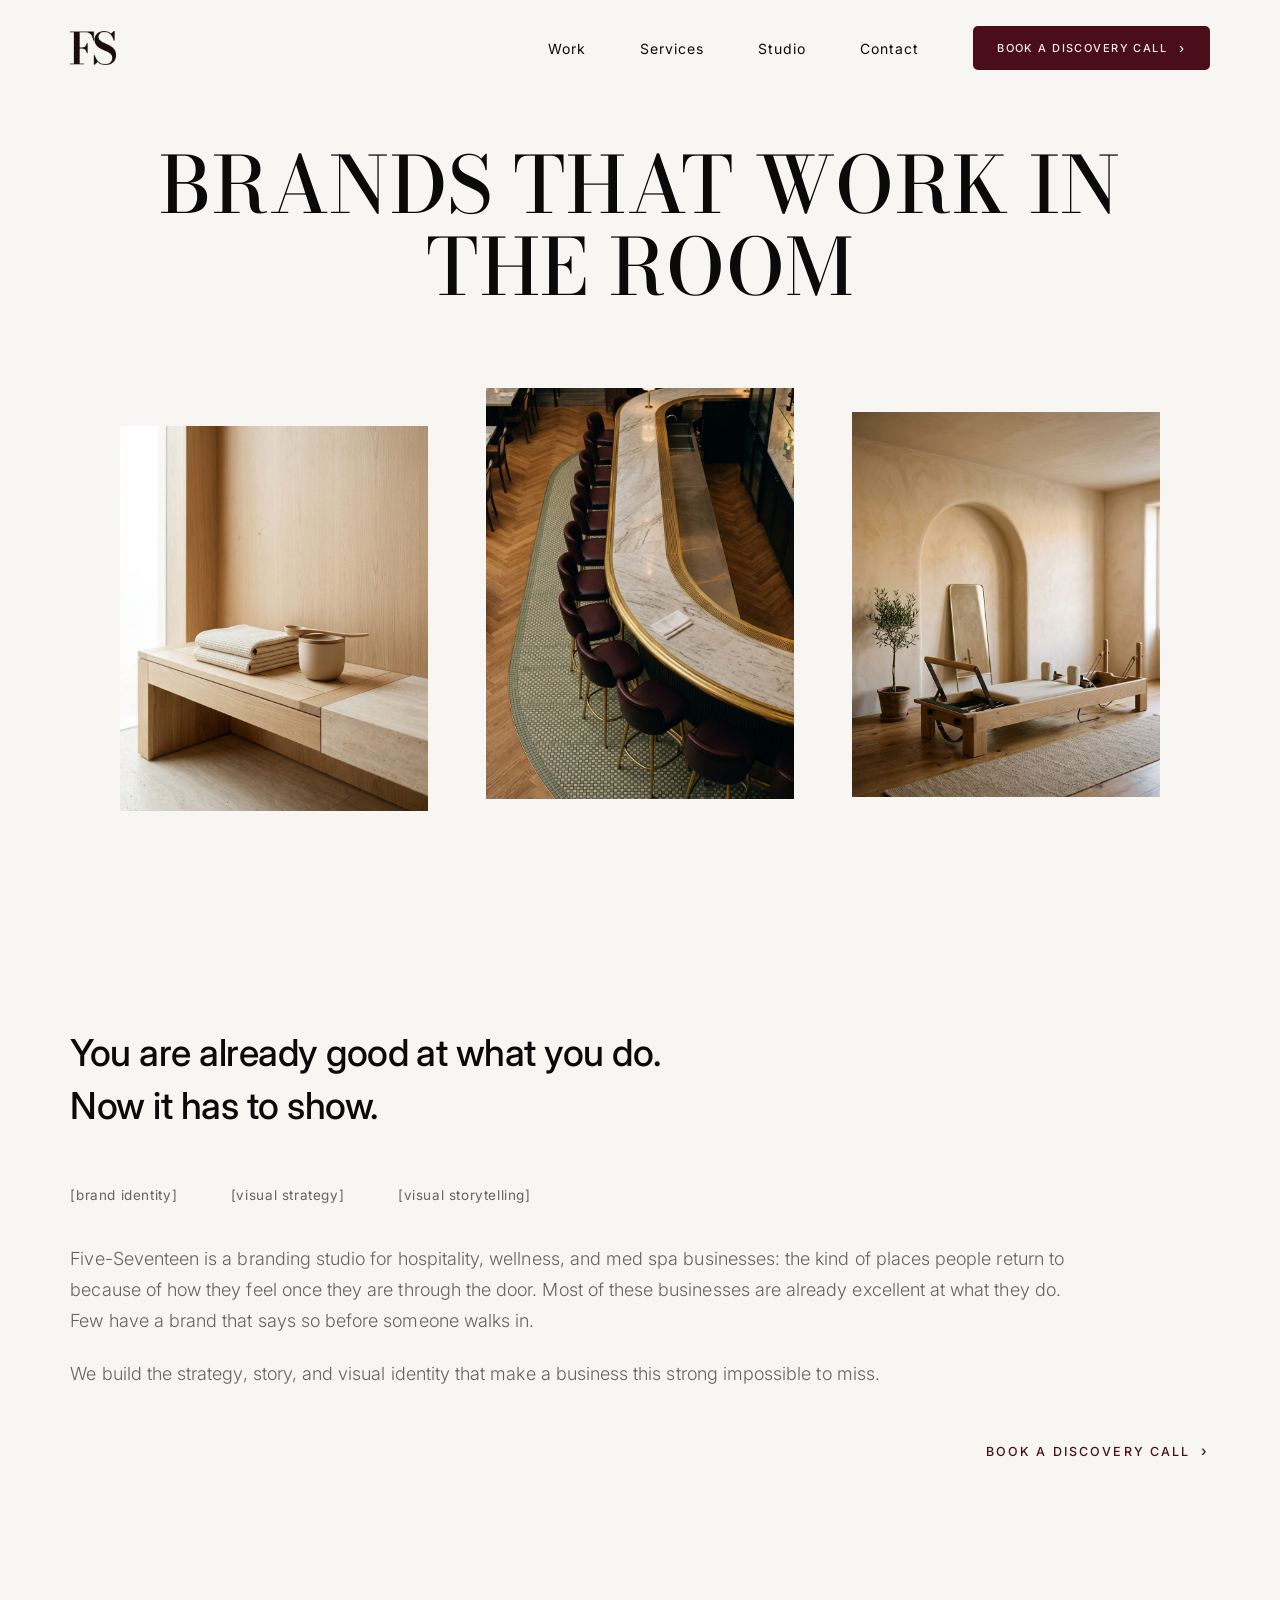
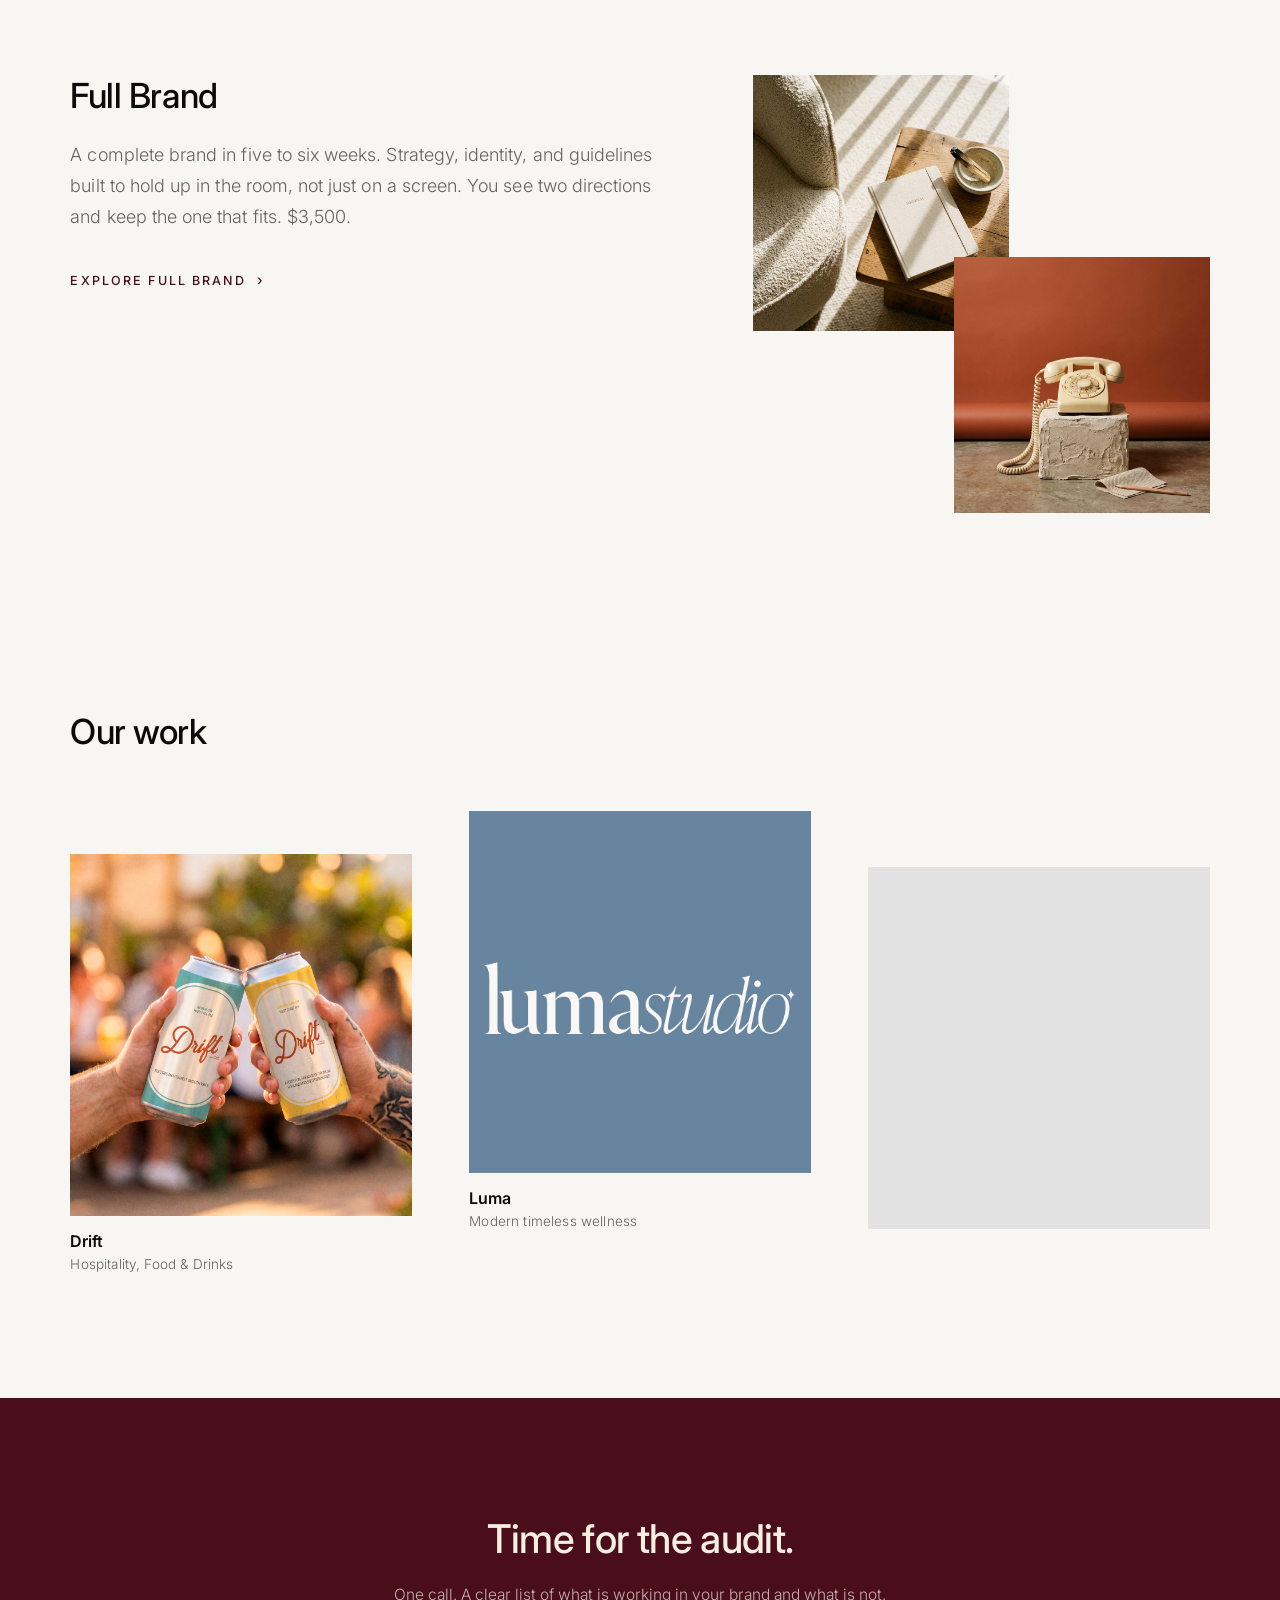
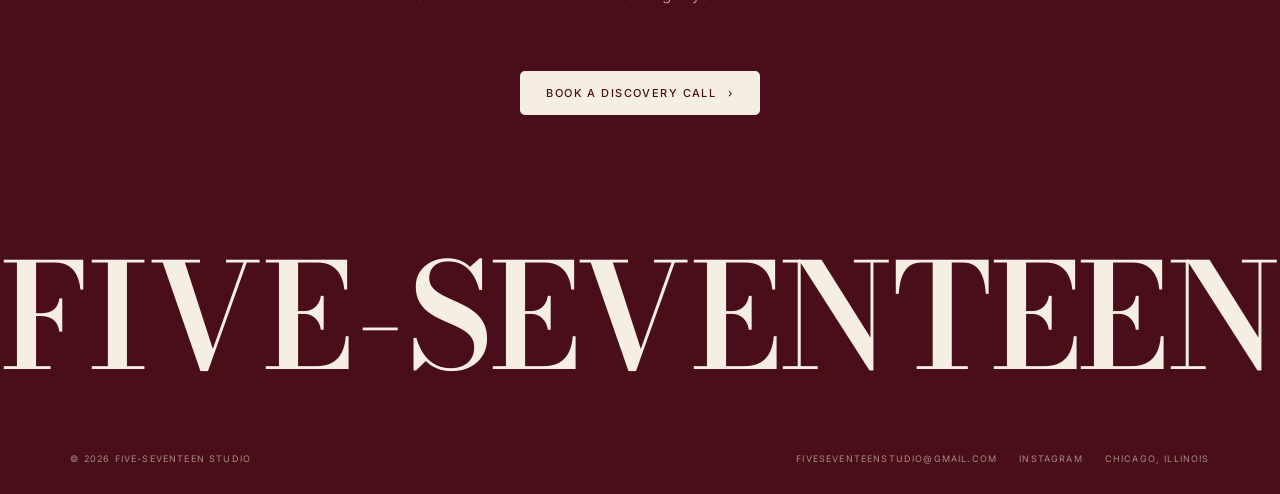
==== commit 7a0f9f91: "Sitio nuevo, 8 paginas" ====
--- a/index.html
+++ b/index.html
@@ -3,553 +3,511 @@
 <head>
 <meta charset="UTF-8">
 <meta name="viewport" content="width=device-width, initial-scale=1.0">
-<title>Five-Seventeen Studio — Branding for Hospitality &amp; Wellness</title>
-<meta name="description" content="Five-Seventeen is an independent branding studio designing identities for hospitality and wellness businesses. Based in Chicago.">
+<title>Five-Seventeen Studio &middot; Branding for Hospitality &amp; Wellness</title>
+<meta name="description" content="Five-Seventeen is a branding studio for hospitality, wellness, and med spa businesses. Strategy, identity, and guidelines built to hold up in the room. Chicago.">
 <meta name="robots" content="index, follow">
 
-<!-- Open Graph -->
 <meta property="og:title" content="Five-Seventeen Studio">
-<meta property="og:description" content="Branding for hospitality and wellness. Designed from the floor.">
+<meta property="og:description" content="Brands that work in the room. Branding for hospitality, wellness, and med spa businesses.">
 <meta property="og:type" content="website">
 <meta property="og:url" content="https://five-seventeen.com">
 
-<!-- Fonts -->
 <link rel="preconnect" href="https://fonts.googleapis.com">
 <link rel="preconnect" href="https://fonts.gstatic.com" crossorigin>
-<link href="https://fonts.googleapis.com/css2?family=Bodoni+Moda:ital,opsz,wght@0,6..96,400;0,6..96,500;0,6..96,600;0,6..96,700;0,6..96,900;1,6..96,400;1,6..96,500;1,6..96,700&family=Inter:wght@300;400;500;600&display=swap" rel="stylesheet">
+<link href="https://fonts.googleapis.com/css2?family=Bodoni+Moda:ital,opsz,wght@0,6..96,400;0,6..96,500;0,6..96,600;0,6..96,700&family=Inter:wght@300;400;500;600&display=swap" rel="stylesheet">
 
 <style>
 *,*::before,*::after{box-sizing:border-box;margin:0;padding:0}
+
 :root{
-  --cream:#f5efe3;
-  --cherry:#4a0e1a;
-  --brown:#190d09;
-  --offwhite:#ece6d6;
-  --white:#F7F6F2;
+  --off:#F7F6F2;        /* campo constante: fondo de todo el sitio */
+  --cherry:#4a0e1a;     /* Cherry World: solo el cierre */
+  --cream:#f5efe3;      /* texto y boton sobre cherry */
+  --ink:#0A0A0A;        /* soft black funcional, valido en ambos worlds */
+  --ink-60:rgba(10,10,10,.62);
+  --ink-40:rgba(10,10,10,.40);
+  --rule:rgba(10,10,10,.12);
   --fd:'Bodoni Moda',Georgia,serif;
   --fb:'Inter',sans-serif;
-  --pad:clamp(24px,6vw,80px);
-}
-html{scroll-behavior:smooth}
-body{font-family:var(--fb);background:var(--cream);color:var(--brown);overflow-x:hidden;-webkit-font-smoothing:antialiased;text-rendering:optimizeLegibility}
-/* pin Bodoni to a low optical size so hairline serifs stay sturdy instead of vanishing */
-.nav-wm,.hero-h1 em,.statement,.studio-hl,.studio-hl em,.work-hl,.work-hl em,.svc-hl,.svc-hl em,.contact-hl,.contact-hl em,.plate-label,.pmeta .pname,.pkg-num,.pkg-name,.addon-name,.work-quote,.work-quote em{font-optical-sizing:none;font-variation-settings:"opsz" 18}
-/* Services Bodoni titles: lower optical size = sturdier, more legible serifs */
-.pkg-num,.pkg-name,.addon-name{font-variation-settings:"opsz" 11}
+  --pad:clamp(24px,5.5vw,72px);
+  --navgap:clamp(30px,4.2vw,64px);   /* mismo gap entre links Y hasta el boton */
+  --ease:cubic-bezier(.16,1,.3,1);   /* una sola curva para todo el sitio */
+  --opsz:14;   /* optico de Bodoni. 6 = serifas mas gruesas, 96 = mas finas */
+}
+
+/* Bodoni al optico mas bajo: serifas gruesas, maxima legibilidad */
+.bod{font-optical-sizing:none;font-variation-settings:"opsz" var(--opsz)}
+
+/* smooth solo despues del intro. Si esta activo durante la carga,
+   el salto al inicio se convierte en un scroll animado hacia arriba */
+html{scroll-behavior:auto}
+html.ready{scroll-behavior:smooth}
+body{
+  font-family:var(--fb);background:var(--off);color:var(--ink);
+  overflow-x:hidden;-webkit-font-smoothing:antialiased;text-rendering:optimizeLegibility;
+}
+img{display:block;max-width:100%}
+a{color:inherit}
+::selection{background:var(--cherry);color:var(--cream)}
 ::-webkit-scrollbar{width:2px}
 ::-webkit-scrollbar-thumb{background:var(--cherry)}
-::selection{background:var(--cherry);color:var(--cream)}
-
-/* fine editorial grain overlay */
-body::after{
-  content:"";position:fixed;inset:0;z-index:9999;pointer-events:none;opacity:.018;
-  background-image:url("data:image/svg+xml,%3Csvg xmlns='http://www.w3.org/2000/svg' width='120' height='120'%3E%3Cfilter id='n'%3E%3CfeTurbulence type='fractalNoise' baseFrequency='0.9' numOctaves='2'/%3E%3C/filter%3E%3Crect width='100%25' height='100%25' filter='url(%23n)'/%3E%3C/svg%3E");
-}
-
-/* ---------- NAV ---------- */
+
+/* ============ INTRO. Cuadro que abre, letras que suben ============ */
+/* Apertura, y nada mas. El cuadro crece, el telon se levanta y el panel se elimina
+   del documento. No comparte nada con el bloque cherry del cierre. */
+#intro{
+  position:fixed;inset:0;z-index:9999;background:var(--off);
+  display:flex;align-items:center;justify-content:center;overflow:hidden;
+  animation:introUp .62s var(--ease) forwards .72s;
+}
+@keyframes introUp{to{transform:translateY(-101%)}}
+
+.intro-sq{
+  width:16px;height:16px;background:var(--cherry);
+  animation:sqOpen .72s var(--ease) forwards .08s;
+}
+@keyframes sqOpen{
+  0%  {width:16px;height:16px}
+  42% {width:16px;height:100vh}
+  100%{width:100vw;height:100vh}
+}
+
+/* ============ NAV. Baja con la pagina ============ */
 nav{
   position:fixed;top:0;left:0;right:0;z-index:100;
-  display:flex;justify-content:space-between;align-items:center;
+  display:flex;align-items:center;gap:var(--navgap);
   padding:26px var(--pad);
-  transition:background .5s ease,color .5s ease,border-color .5s ease,padding .4s ease;
-  color:var(--cream);mix-blend-mode:normal;
-}
-nav.scrolled{background:rgba(245,239,227,.92);backdrop-filter:blur(10px);color:var(--brown);border-bottom:.5px solid rgba(25,13,9,.1);padding:18px var(--pad)}
-.nav-wm{display:inline-flex;align-items:center;text-decoration:none;line-height:0}
-.nav-wm .wm{height:42px;width:auto;display:block}
-.nav-wm .wm-dark{display:none}
-nav.scrolled .nav-wm .wm-light{display:none}
-nav.scrolled .nav-wm .wm-dark{display:block}
-.nav-links{display:flex;gap:38px;list-style:none;align-items:center}
-.nav-links a{font-size:10px;font-weight:500;letter-spacing:.18em;text-transform:uppercase;text-decoration:none;color:inherit;transition:opacity .2s;position:relative}
-.nav-links a::after{content:"";position:absolute;left:0;bottom:-5px;width:0;height:.5px;background:currentColor;transition:width .35s cubic-bezier(.16,1,.3,1)}
+  background:rgba(247,246,242,0);
+  transition:background .45s var(--ease),border-color .45s var(--ease),padding .45s var(--ease);
+  border-bottom:.5px solid transparent;
+  opacity:0;animation:navIn .7s var(--ease) forwards 1.15s;
+}
+nav.stuck{background:rgba(247,246,242,.94);backdrop-filter:blur(12px);border-bottom-color:var(--rule);padding:18px var(--pad)}
+@keyframes navIn{to{opacity:1}}
+
+/* el logo empuja todo lo demas a la derecha; asi el gap link-a-boton
+   queda igual que el gap entre links */
+.brand{display:inline-flex;align-items:center;text-decoration:none;line-height:0;margin-right:auto}
+.brand img{height:34px;width:auto;transition:height .45s var(--ease)}
+nav.stuck .brand img{height:28px}
+
+.nav-links{display:flex;gap:var(--navgap);list-style:none}
+.nav-links a{
+  font-size:14px;font-weight:400;letter-spacing:.075em;text-decoration:none;
+  position:relative;padding-bottom:4px;
+}
+.nav-links a::after{
+  content:"";position:absolute;left:0;bottom:0;width:0;height:.5px;
+  background:currentColor;transition:width .4s var(--ease);
+}
 .nav-links a:hover::after{width:100%}
-.nav-toggle{display:none;background:none;border:none;cursor:pointer;padding:4px;color:inherit}
-.nav-toggle span{display:block;width:24px;height:.5px;background:currentColor;transition:all .3s ease}
-.nav-toggle span+span{margin-top:7px}
-
-/* ---------- HERO — Cherry World ---------- */
-.hero{
-  min-height:100vh;background:var(--cherry);color:var(--cream);
-  display:flex;flex-direction:column;justify-content:space-between;
-  padding:calc(var(--pad) + 60px) var(--pad) 0;position:relative;overflow:hidden;
-}
-.hero-wm{
-  position:absolute;right:-6vw;bottom:-8vh;
-  font-family:var(--fd);font-size:clamp(300px,52vw,760px);font-weight:900;
-  color:rgba(245,239,227,.035);line-height:.8;pointer-events:none;
-  user-select:none;letter-spacing:-.04em;
-}
-.hero-top{
-  display:flex;justify-content:space-between;align-items:baseline;
-  border-bottom:.5px solid rgba(245,239,227,.18);padding-bottom:20px;
-  opacity:0;animation:fu .8s ease forwards .15s;
-}
-.hero-eyebrow{font-size:9px;font-weight:500;letter-spacing:.26em;text-transform:uppercase;color:rgba(245,239,227,.6)}
-.hero-coord{font-family:var(--fb);font-weight:400;font-size:10px;letter-spacing:.16em;text-transform:uppercase;color:rgba(245,239,227,.62)}
-.hero-mid{flex:1;display:flex;align-items:center;padding:6vh 0}
+
+.btn-call{
+  display:inline-flex;align-items:center;gap:12px;
+  background:var(--cherry);color:var(--cream);text-decoration:none;
+  font-size:11px;font-weight:500;letter-spacing:.13em;text-transform:uppercase;
+  padding:15px 24px;border-radius:5px;
+  transition:gap .4s var(--ease),opacity .3s;
+}
+.btn-call:hover{gap:18px}
+.btn-call .ar{font-size:13px;line-height:1}
+
+.nav-toggle{display:none;background:none;border:none;cursor:pointer;padding:6px}
+.nav-toggle span{display:block;width:22px;height:.5px;background:var(--ink);transition:transform .35s var(--ease),opacity .35s}
+.nav-toggle span+span{margin-top:6px}
+
+/* ============ Atomos compartidos ============ */
+.rise{overflow:hidden;display:block}
+.rise>span{display:block;transform:translateY(105%);transition:transform 1s var(--ease)}
+.rise.vis>span{transform:translateY(0)}
+
+.fade{opacity:0;transform:translateY(18px);transition:opacity .9s var(--ease),transform .9s var(--ease)}
+.fade.vis{opacity:1;transform:translateY(0)}
+
+.lede{font-size:18px;font-weight:300;line-height:1.72;color:var(--ink-60);letter-spacing:.003em}
+.lede+.lede{margin-top:22px}
+
+/* CTA de texto: burgundy completo, texto y flecha */
+.link-cta{
+  display:inline-flex;align-items:center;gap:11px;text-decoration:none;
+  color:var(--cherry);
+  font-size:12.5px;font-weight:500;letter-spacing:.17em;text-transform:uppercase;
+  transition:gap .4s var(--ease);
+}
+.link-cta:hover{gap:17px}
+.link-cta .ar{font-size:14px;line-height:1;color:inherit}
+
+/* ============ HERO ============ */
+.hero{padding:calc(var(--pad) + 74px) var(--pad) clamp(70px,11vh,130px)}
 .hero-h1{
-  font-family:var(--fb);font-size:clamp(48px,9.5vw,150px);
-  font-weight:600;line-height:.98;letter-spacing:-.035em;color:var(--cream);
-}
-.hero-h1 .ln{display:block;overflow:hidden}
-.hero-h1 .ln span{display:block;opacity:0;transform:translateY(105%);animation:su 1s cubic-bezier(.16,1,.3,1) forwards}
-.hero-h1 .ln:nth-child(1) span{animation-delay:.3s}
-.hero-h1 .ln:nth-child(2) span{animation-delay:.44s}
-.hero-h1 .ln:nth-child(3) span{animation-delay:.58s}
-.hero-h1 em{font-family:var(--fd);font-style:italic;font-weight:500;letter-spacing:-.01em}
-.hero-h1 .ln:nth-child(2){padding-left:0}
-.hero-h1 .ln:nth-child(3){padding-left:0}
-.hero-foot{
-  display:flex;align-items:flex-end;justify-content:space-between;gap:32px;
-  border-top:.5px solid rgba(245,239,227,.18);padding:22px 0 30px;
-  opacity:0;animation:fu .8s ease forwards 1s;
-}
-.hero-lede{font-family:var(--fb);font-size:clamp(13px,1.15vw,15px);font-weight:400;line-height:1.65;max-width:42ch;color:rgba(245,239,227,.72)}
-.hero-scroll{display:flex;align-items:center;gap:12px;font-size:9px;font-weight:500;letter-spacing:.22em;text-transform:uppercase;color:rgba(245,239,227,.6);white-space:nowrap}
-.scroll-bar{width:44px;height:.5px;background:rgba(245,239,227,.4);position:relative;overflow:hidden}
-.scroll-bar::after{content:"";position:absolute;inset:0;background:var(--cream);transform:translateX(-100%);animation:scrollpulse 2.4s cubic-bezier(.16,1,.3,1) infinite}
-@keyframes scrollpulse{0%{transform:translateX(-100%)}60%,100%{transform:translateX(100%)}}
-@keyframes su{to{opacity:1;transform:translateY(0)}}
-@keyframes fu{to{opacity:1;transform:translateY(0)}}
-
-/* ---------- shared editorial atoms ---------- */
-.fade{opacity:0;transform:translateY(34px);transition:opacity 1s cubic-bezier(.16,1,.3,1),transform 1s cubic-bezier(.16,1,.3,1)}
-.fade.vis{opacity:1;transform:translateY(0)}
-.stagger>*{opacity:0;transform:translateY(26px);transition:opacity .9s cubic-bezier(.16,1,.3,1),transform .9s cubic-bezier(.16,1,.3,1)}
-.stagger.vis>*{opacity:1;transform:translateY(0)}
-.stagger.vis>*:nth-child(2){transition-delay:.08s}
-.stagger.vis>*:nth-child(3){transition-delay:.16s}
-.stagger.vis>*:nth-child(4){transition-delay:.24s}
-
-.sec-tag{font-size:9px;font-weight:600;letter-spacing:.26em;text-transform:uppercase;display:inline-flex;gap:14px;align-items:center}
-.sec-tag .num{font-family:var(--fb);font-weight:600;letter-spacing:.1em;opacity:.6}
-.statement{font-family:var(--fd);font-weight:600;line-height:1;letter-spacing:-.02em}
-.statement em{font-style:italic;font-weight:400}
-.body{font-size:15px;font-weight:400;line-height:1.78}
-
-/* ---------- STUDIO — cream, asymmetric ---------- */
-.studio{background:var(--cream);padding:clamp(90px,13vh,170px) var(--pad)}
-.studio-tag{color:var(--cherry);margin-bottom:clamp(40px,7vh,90px)}
-.studio-grid{display:grid;grid-template-columns:1.15fr .85fr;gap:clamp(40px,8vw,120px);align-items:end}
-.studio-hl{font-family:var(--fb);font-size:clamp(34px,5.4vw,88px);font-weight:600;line-height:.98;letter-spacing:-.035em;color:var(--brown)}
-.studio-hl em{font-family:var(--fd);font-style:italic;font-weight:500;letter-spacing:-.01em;color:var(--cherry)}
-.studio-r{padding-bottom:10px}
-.studio-r .body{color:var(--brown);opacity:.82;margin-bottom:22px;max-width:46ch}
-.studio-r .body.pull{font-family:var(--fb);font-weight:500;font-size:clamp(19px,1.7vw,24px);line-height:1.5;letter-spacing:-.01em;opacity:1;color:var(--brown);border-left:1px solid var(--cherry);padding-left:26px}
-
-/* ---------- WORK — cream/brown editorial plates ---------- */
-.work{background:var(--white);padding:clamp(80px,11vh,150px) var(--pad) clamp(90px,13vh,170px)}
-.work-hdr{display:flex;justify-content:space-between;align-items:flex-end;gap:40px;margin-bottom:clamp(50px,8vh,96px)}
-.work-hl{font-family:var(--fb);font-size:clamp(48px,9vw,132px);font-weight:600;line-height:.92;letter-spacing:-.04em;color:var(--brown)}
-.work-hl em{font-family:var(--fd);font-style:italic;font-weight:500;letter-spacing:-.01em;color:var(--cherry)}
-.work-note{font-size:13px;font-weight:400;letter-spacing:.02em;color:rgba(25,13,9,.68);text-align:right;line-height:1.65;white-space:nowrap}
-.work-quote{font-family:var(--fd);font-weight:600;font-size:clamp(32px,4.8vw,64px);line-height:1.08;letter-spacing:-.02em;color:var(--brown);max-width:16ch;margin:clamp(60px,10vh,120px) 0 clamp(60px,10vh,120px) auto;text-align:right}
-.work-quote em{font-style:italic;font-weight:500;color:var(--cherry)}
-
-/* featured project (Drift) */
-.pfeat{display:block;text-decoration:none;color:inherit;margin-bottom:6px;cursor:pointer}
-.pfeat-media{position:relative;width:100%;aspect-ratio:16/8;overflow:hidden}
-.pfeat-media .plate,.pcard-media .plate{position:absolute;inset:0;transition:transform 1s cubic-bezier(.16,1,.3,1)}
-.pfeat:hover .plate,.pcard:hover .plate{transform:scale(1.04)}
-/* editorial placeholder plate — swap for <img> when photos exist */
-.plate{
-  display:flex;align-items:center;justify-content:center;
-  background:
-    radial-gradient(120% 120% at 30% 20%,rgba(74,14,26,.14),transparent 60%),
-    linear-gradient(150deg,#e7ddcb 0%,#d9cdb6 50%,#cec1a8 50%,#c9bca2 100%);
-  background-color:#dccfb8;
-}
-.plate.brownfield{background:
-    radial-gradient(120% 120% at 70% 15%,rgba(74,14,26,.35),transparent 55%),
-    linear-gradient(150deg,#241611 0%,#190d09 60%,#2b1a12 100%);
-  background-color:var(--brown);}
-.plate img{width:100%;height:100%;object-fit:cover;display:block}
-.plate-label{font-family:var(--fd);font-style:italic;font-size:clamp(20px,2.4vw,34px);font-weight:400;color:rgba(25,13,9,.55);letter-spacing:.01em;pointer-events:none}
-.plate.brownfield .plate-label{color:rgba(245,239,227,.5)}
-/* subtle curtain wipe on reveal */
-.pfeat .plate::after,.pcard .plate::after{content:"";position:absolute;inset:0;background:var(--cream);transform:scaleX(1);transform-origin:right;transition:transform 1.1s cubic-bezier(.16,1,.3,1);z-index:2}
-.pfeat.vis .plate::after,.pcard.vis .plate::after{transform:scaleX(0)}
-.pmeta{display:flex;justify-content:space-between;align-items:baseline;gap:24px;padding:20px 2px 0;border-top:.5px solid rgba(25,13,9,.14)}
-.pmeta-l{display:flex;align-items:baseline;gap:20px}
-.pmeta .pindex{font-family:var(--fb);font-weight:600;font-size:11px;letter-spacing:.08em;color:var(--cherry)}
-.pmeta .pname{font-family:var(--fd);font-size:clamp(20px,2.4vw,30px);font-weight:600;text-transform:uppercase;letter-spacing:.005em;color:var(--brown)}
-.pmeta .pcat{font-size:10px;font-weight:500;letter-spacing:.16em;text-transform:uppercase;color:rgba(25,13,9,.65)}
-.pmeta .pcoord{font-family:var(--fb);font-weight:400;font-size:10px;letter-spacing:.1em;color:rgba(25,13,9,.65);white-space:nowrap}
-
-/* grid of remaining projects — offset */
-.pgrid{display:grid;grid-template-columns:1fr 1fr;gap:clamp(28px,4vw,64px);margin-top:clamp(48px,7vh,88px)}
-.pcard{text-decoration:none;color:inherit;cursor:pointer}
-.pcard:nth-child(even){transform:translateY(clamp(20px,5vw,72px))}
-.pcard-media{position:relative;width:100%;aspect-ratio:4/5;overflow:hidden}
-
-/* ---------- SERVICES — Brown World ---------- */
-.services{background:var(--cream);color:var(--cherry);padding:clamp(90px,13vh,180px) var(--pad)}
-.services-tag{color:var(--brown);opacity:.7;margin-bottom:clamp(40px,7vh,90px)}
-.svc-lead{display:grid;grid-template-columns:1.1fr .9fr;gap:clamp(40px,7vw,110px);align-items:end;margin-bottom:clamp(56px,9vh,110px)}
-.svc-hl{font-family:var(--fb);font-size:clamp(44px,7.5vw,116px);font-weight:600;line-height:.98;letter-spacing:-.04em;color:var(--brown)}
-.svc-hl em{font-family:var(--fd);font-style:italic;font-weight:500;letter-spacing:-.01em;color:var(--cherry)}
-.svc-lead-note{font-family:var(--fb);font-size:clamp(13px,1.2vw,15px);font-weight:400;line-height:1.7;color:rgba(25,13,9,.72);padding-bottom:14px;max-width:44ch}
-.pkg{display:grid;grid-template-columns:1.1fr .9fr;gap:clamp(40px,7vw,110px);border-top:.5px solid rgba(25,13,9,.16);padding-top:clamp(36px,5vh,64px)}
-.pkg-num{font-family:var(--fd);font-style:italic;font-size:clamp(40px,6vw,88px);font-weight:400;color:rgba(74,14,26,.32);line-height:1}
-.pkg-name{font-family:var(--fd);font-size:clamp(26px,3vw,42px);font-weight:700;text-transform:uppercase;letter-spacing:.01em;color:var(--cherry);margin-top:10px}
-.pkg-desc{font-size:16px;font-weight:400;line-height:1.8;color:rgba(25,13,9,.78);margin-bottom:38px;max-width:52ch}
-.pkg-list{list-style:none}
-.pkg-list li{display:flex;align-items:baseline;gap:18px;font-size:13px;font-weight:500;letter-spacing:.1em;text-transform:uppercase;color:rgba(25,13,9,.85);padding:16px 0;border-top:.5px solid rgba(25,13,9,.12)}
-.pkg-list li .lnum{font-family:var(--fb);font-weight:600;font-size:10px;letter-spacing:.06em;color:rgba(74,14,26,.5)}
-/* add-ons as an editorial index */
-.addons{margin-top:clamp(56px,9vh,110px);border-top:.5px solid rgba(25,13,9,.16);padding-top:clamp(36px,5vh,60px)}
-.addons-tag{color:var(--brown);opacity:.7;margin-bottom:36px}
-.addons-list{display:flex;flex-direction:column}
-.addon-row{display:grid;grid-template-columns:auto 1fr auto;gap:28px;align-items:baseline;padding:24px 0;border-top:.5px solid rgba(25,13,9,.12);transition:padding-left .4s cubic-bezier(.16,1,.3,1)}
-.addon-row:hover{padding-left:16px}
-.addon-name{font-family:var(--fd);font-size:clamp(22px,2.6vw,34px);font-weight:700;text-transform:uppercase;letter-spacing:.005em;color:var(--cherry)}
-.addon-desc{font-size:16px;font-weight:400;letter-spacing:.01em;color:rgba(25,13,9,.62);line-height:1.6}
-.addon-idx{font-family:var(--fb);font-weight:600;font-size:13px;letter-spacing:.06em;color:rgba(25,13,9,.62)}
-.cta-w{text-align:center;margin-top:clamp(60px,9vh,110px)}
-.btn{display:inline-block;font-family:var(--fb);font-size:10px;font-weight:600;letter-spacing:.22em;text-transform:uppercase;color:var(--brown);border:.5px solid rgba(25,13,9,.4);padding:20px 60px;text-decoration:none;transition:background .4s ease,color .4s ease,border-color .4s ease,letter-spacing .4s ease}
-.btn:hover{background:var(--cherry);color:var(--cream);border-color:var(--cherry);letter-spacing:.3em}
-
-/* ---------- CONTACT — Cherry World ---------- */
-.contact{background:var(--cherry);color:var(--cream);padding:clamp(90px,13vh,180px) var(--pad)}
-.contact-tag{color:rgba(245,239,227,.62);margin-bottom:clamp(40px,7vh,80px)}
-.contact-grid{display:grid;grid-template-columns:1fr 1.15fr;gap:clamp(48px,8vw,130px);align-items:start}
-.contact-hl{font-family:var(--fb);font-size:clamp(54px,8.5vw,140px);font-weight:600;line-height:.96;letter-spacing:-.04em;color:var(--cream);margin-bottom:36px}
-.contact-hl em{font-family:var(--fd);font-style:italic;font-weight:500;letter-spacing:-.01em}
-.contact-body{font-family:var(--fb);font-size:clamp(13px,1.2vw,15px);font-weight:400;line-height:1.75;color:rgba(245,239,227,.68);margin-bottom:44px;max-width:42ch}
-.contact-social{display:flex;flex-direction:column;gap:14px;border-top:.5px solid rgba(245,239,227,.2);padding-top:28px}
-.contact-social a{font-size:11px;font-weight:500;letter-spacing:.06em;color:rgba(245,239,227,.6);text-decoration:none;transition:color .25s}
-.contact-social a:hover{color:var(--cream)}
-
-.form-row{display:grid;grid-template-columns:1fr 1fr;gap:26px;margin-bottom:30px}
-.form-field{display:flex;flex-direction:column}
-.form-field.full{margin-bottom:30px}
-.form-field label{font-size:10px;font-weight:600;letter-spacing:.22em;text-transform:uppercase;color:rgba(245,239,227,.55);margin-bottom:11px}
-.form-field input,.form-field select,.form-field textarea{
-  font-family:var(--fb);font-size:16px;font-weight:400;color:var(--cream);
-  background:transparent;border:none;border-bottom:.5px solid rgba(245,239,227,.28);
-  padding:11px 0;outline:none;transition:border-color .3s;-webkit-appearance:none;
-}
-.form-field input:focus,.form-field select:focus,.form-field textarea:focus{border-bottom-color:var(--cream)}
-.form-field textarea{resize:none;line-height:1.6}
-.form-field select{cursor:pointer;color:rgba(245,239,227,.6)}
-.form-field select option{color:var(--brown)}
-.form-submit{
-  margin-top:44px;font-family:var(--fb);font-size:10px;font-weight:600;
-  letter-spacing:.22em;text-transform:uppercase;color:var(--cherry);
-  background:var(--cream);border:none;padding:20px 52px;
-  cursor:pointer;transition:letter-spacing .4s ease,opacity .3s ease;display:block;width:100%;
-}
-.form-submit:hover{letter-spacing:.32em}
-.form-submit:disabled{opacity:.6;cursor:default}
-
-/* ---------- FOOTER — Cherry World ---------- */
-footer{background:var(--cream);color:var(--brown);padding:34px var(--pad);display:flex;justify-content:space-between;align-items:center;border-top:.5px solid rgba(25,13,9,.12)}
-.ft-wm{display:inline-flex;align-items:center;text-decoration:none;line-height:0}
-.ft-wm img{height:30px;width:auto;display:block;opacity:.85}
-.ft-copy{font-size:9px;letter-spacing:.14em;color:rgba(25,13,9,.6);text-transform:uppercase}
-
-/* ---------- MOBILE ---------- */
-@media (max-width:820px){
-  .hero-top{flex-direction:column;gap:8px;align-items:flex-start}
-  .hero-foot{flex-direction:column;align-items:flex-start;gap:22px}
-  .hero-h1 .ln:nth-child(2),.hero-h1 .ln:nth-child(3){padding-left:0}
-  .studio-grid{grid-template-columns:1fr;gap:44px;align-items:start}
-  .studio-r{padding-bottom:0}
-  .work-hdr{flex-direction:column;align-items:flex-start;gap:20px}
-  .work-note{text-align:left;white-space:normal}
-  .pfeat-media{aspect-ratio:16/10}
-  .pgrid{grid-template-columns:1fr;gap:48px}
-  .pcard:nth-child(even){transform:none}
-  .pmeta{flex-direction:column;gap:10px}
-  .pcoord{display:none}
-  .svc-lead{grid-template-columns:1fr;gap:28px}
-  .pkg{grid-template-columns:1fr;gap:32px}
-  .addon-row{grid-template-columns:auto 1fr;gap:16px}
-  .addon-desc{grid-column:1/-1;grid-row:2}
-  .contact-grid{grid-template-columns:1fr;gap:52px}
-  .form-row{grid-template-columns:1fr;gap:26px}
-  .nav-links{display:none;position:fixed;inset:0;background:var(--brown);flex-direction:column;justify-content:center;gap:44px;z-index:90}
+  font-family:var(--fd);font-weight:500;
+  font-optical-sizing:none;font-variation-settings:"opsz" var(--opsz);
+  font-size:clamp(30px,6.1vw,88px);
+  line-height:1.04;letter-spacing:.005em;text-align:center;
+  text-transform:uppercase;margin-bottom:clamp(52px,9vh,104px);
+}
+.hero-h1 .rise{display:inline-block;vertical-align:top}
+.hero-h1 .rise>span{transition-delay:var(--d,0s)}
+
+.hero-grid{
+  display:grid;grid-template-columns:repeat(3,minmax(0,1fr));
+  gap:clamp(20px,4.5vw,64px);
+  max-width:1040px;margin:0 auto;align-items:start;
+}
+.hero-grid figure:nth-child(1){margin-top:clamp(16px,3vw,38px)}
+.hero-grid figure:nth-child(2){margin-top:0}
+.hero-grid figure:nth-child(3){margin-top:clamp(10px,2vw,24px)}
+
+/* marco de imagen con apertura tipo cuadro */
+.plate{position:relative;overflow:hidden;aspect-ratio:4/5;background:#e8e2d8}
+.plate.tall{aspect-ratio:3/4}
+.plate img{width:100%;height:100%;object-fit:cover;object-position:center}
+.plate::after{
+  content:"";position:absolute;inset:0;background:var(--off);
+  transform:scaleY(1);transform-origin:top;transition:transform 1.1s var(--ease);
+}
+.plate.vis::after{transform:scaleY(0)}
+.ph{position:absolute;inset:0;display:flex;align-items:center;justify-content:center;
+  background:linear-gradient(157deg,#ece5da 0%,#e0d8cb 52%,#d8cfc0 52%,#d3c9b9 100%);}
+.ph span{font-family:var(--fd);font-style:italic;font-size:12px;color:var(--ink-40);letter-spacing:.04em}
+
+/* ============ TESIS ============ */
+.thesis{padding:clamp(80px,13vh,170px) var(--pad)}
+.thesis-in{max-width:1500px;margin:0 auto}
+.thesis h2{
+  font-family:var(--fb);font-weight:500;
+  font-size:clamp(24px,2.9vw,40px);line-height:1.42;letter-spacing:-.014em;
+  margin-bottom:clamp(38px,6vh,64px);
+}
+.tags{display:flex;flex-wrap:wrap;gap:clamp(26px,4.2vw,58px);margin-bottom:clamp(32px,4.6vh,50px)}
+.tags span{font-size:13.5px;font-weight:400;letter-spacing:.045em;color:var(--ink-60)}
+/* medida larga a proposito: el bloque de texto ocupa el ancho y equilibra el CTA */
+.thesis .lede{max-width:none}
+/* cortes de linea fijados a mano. Se desactivan abajo de 1180px para que
+   el texto vuelva a fluir solo y no queden lineas huerfanas en pantallas chicas */
+.lb{display:inline}
+@media (max-width:1180px){.lb{display:none}}
+.thesis-cta{display:flex;justify-content:flex-end;margin-top:clamp(40px,6vh,68px)}
+
+/* ============ FULL BRAND ============ */
+.svc{padding:clamp(70px,11vh,150px) var(--pad)}
+.svc-in{
+  max-width:1500px;margin:0 auto;
+  display:grid;grid-template-columns:1.15fr .85fr;
+  gap:clamp(32px,5vw,72px);align-items:start;
+}
+.svc h2{
+  font-family:var(--fb);font-weight:500;
+  font-size:clamp(23px,2.7vw,36px);letter-spacing:-.014em;margin-bottom:24px;
+}
+.svc .lede{max-width:none}
+.svc-cta{margin-top:clamp(26px,4vh,38px)}
+
+/* dos cuadrados del mismo tamano. El segundo (telefono) cae abajo y a la derecha.
+   padding-bottom en % se calcula sobre el ancho, asi el desfase escala solo */
+.svc-media{position:relative;max-width:470px;margin-left:auto;padding-bottom:40%}
+.svc-media .a,
+.svc-media .b{width:56%}
+.svc-media .a .plate,
+.svc-media .b .plate{aspect-ratio:1/1}
+.svc-media .b{position:absolute;right:0;bottom:0}
+
+/* ============ OUR WORK ============ */
+.work{padding:clamp(70px,11vh,150px) var(--pad) clamp(90px,14vh,180px)}
+.work-in{max-width:1500px;margin:0 auto}
+.work h2{
+  font-family:var(--fb);font-weight:500;
+  font-size:clamp(23px,2.7vw,36px);letter-spacing:-.014em;
+  margin-bottom:clamp(40px,6.5vh,74px);
+}
+.work-grid{display:grid;grid-template-columns:repeat(3,minmax(0,1fr));gap:clamp(20px,4.5vw,60px);align-items:start}
+.work-grid a{text-decoration:none;display:block}
+.work-grid .it:nth-child(1){margin-top:clamp(18px,3.4vw,44px)}
+.work-grid .it:nth-child(2){margin-top:0}
+.work-grid .it:nth-child(3){margin-top:clamp(24px,4.4vw,58px)}
+.work-grid .plate{aspect-ratio:1/1.06}
+.w-meta{padding-top:15px}
+.w-name{font-size:16px;font-weight:600;letter-spacing:-.006em;margin-bottom:5px}
+.w-cat{font-size:13.5px;font-weight:300;color:var(--ink-60);letter-spacing:.012em}
+.it.soon .plate{background:#e2e2e2}
+.it.soon .ph{background:#e2e2e2}
+
+/* ============ CIERRE. Cherry World ============ */
+.close{background:var(--cherry);color:var(--cream);padding:clamp(80px,13vh,160px) var(--pad) 0;text-align:center}
+.close h2{
+  font-family:var(--fb);font-weight:500;
+  font-size:clamp(25px,3.1vw,42px);letter-spacing:-.016em;margin-bottom:18px;
+}
+.close p{font-size:15.5px;font-weight:300;line-height:1.75;color:rgba(245,239,227,.72);max-width:50ch;margin:0 auto clamp(44px,7vh,72px)}
+.btn-ghost{
+  display:inline-flex;align-items:center;gap:12px;
+  background:var(--cream);color:var(--cherry);text-decoration:none;
+  font-size:11px;font-weight:500;letter-spacing:.13em;text-transform:uppercase;
+  padding:15px 26px;border-radius:5px;transition:gap .4s var(--ease);
+}
+.btn-ghost:hover{gap:16px}
+
+/* wordmark real (Tier 1). Margen negativo para romper el padding
+   de la seccion y llegar exacto a los dos bordes */
+.wm{
+  margin:clamp(60px,10vh,120px) calc(var(--pad) * -1) 0;
+  display:block;overflow:hidden;
+}
+.wm svg{
+  width:100%;height:auto;display:block;
+  opacity:0;transform:translateY(6%);
+  transition:opacity 1.1s var(--ease),transform 1.1s var(--ease);
+}
+.wm.vis svg{opacity:1;transform:translateY(0)}
+
+.colophon{
+  background:var(--cherry);color:rgba(245,239,227,.55);
+  padding:26px var(--pad) 30px;
+  display:flex;justify-content:space-between;gap:18px;flex-wrap:wrap;
+  font-size:9px;letter-spacing:.13em;text-transform:uppercase;
+}
+.colophon a{text-decoration:none;transition:color .25s}
+.colophon a:hover{color:var(--cream)}
+.colophon .r{display:flex;gap:22px;flex-wrap:wrap}
+
+/* ============ MOVIL ============ */
+@media (max-width:860px){
+  nav{gap:0}
+  .nav-links{
+    position:fixed;inset:0;background:var(--off);
+    flex-direction:column;justify-content:center;align-items:center;gap:34px;
+    z-index:90;display:none;
+  }
   .nav-links.open{display:flex}
-  .nav-links a{font-size:15px;color:var(--cream)}
-  .nav-toggle{display:flex;flex-direction:column}
-  .nav-wm .wm{height:34px}
-  footer{flex-direction:column;gap:14px;text-align:center}
-}
-@media (max-width:430px){
-  .nav-wm .wm{height:30px}
-  .hero-h1{font-size:clamp(40px,12vw,64px)}
-  .work-quote{max-width:100%}
-}
+  .nav-links a{font-size:18px;letter-spacing:.06em}
+  .btn-call{display:none}
+  .nav-toggle{display:block}
+  .brand img{height:26px}
+  .nav-toggle.open span:nth-child(1){transform:translateY(3px) rotate(45deg)}
+  .nav-toggle.open span:nth-child(2){transform:translateY(-3px) rotate(-45deg)}
+
+  .hero-grid{grid-template-columns:1fr 1fr;gap:16px;max-width:420px}
+  .hero-grid figure:nth-child(3){grid-column:1/-1;max-width:62%;margin:8px auto 0}
+  .svc-in{grid-template-columns:1fr;gap:40px}
+  .svc-media{max-width:380px;margin:0}
+  .work-grid{grid-template-columns:1fr 1fr;gap:18px;max-width:440px}
+  .work-grid .it:nth-child(3){grid-column:1/-1;max-width:52%;margin:10px auto 0}
+  .thesis-cta{justify-content:flex-start}
+  .colophon{flex-direction:column;gap:12px}
+}
+
 @media (prefers-reduced-motion:reduce){
   *{animation:none!important}
-  .fade,.stagger>*{opacity:1!important;transform:none!important}
+  .rise>span{transform:none!important}
+  .wm svg{opacity:1!important;transform:none!important}
+  .fade{opacity:1!important;transform:none!important}
+  .plate::after{display:none}
+  #intro{display:none}
 }
 </style>
 </head>
 <body>
 
+<!-- El navegador restaura el scroll al refrescar y la pagina abria en el cierre.
+     Desactivarlo no basta: Safari lo reaplica tarde, ya cargado el documento.
+     Por eso ademas se ancla el scroll en cero cuadro a cuadro mientras dura el
+     intro. Como el panel tapa la pantalla, el anclaje no se ve. -->
+<script>
+  if ('scrollRestoration' in history) history.scrollRestoration = 'manual';
+  scrollTo(0,0);
+  window.__pin = true;
+  (function pin(){
+    if (!window.__pin) return;
+    if (pageYOffset) scrollTo(0,0);
+    requestAnimationFrame(pin);
+  })();
+</script>
+
+<div id="intro"><div class="intro-sq"></div></div>
+
 <nav id="nav">
-  <a href="#top" class="nav-wm" aria-label="Five-Seventeen Studio">
-    <img class="wm wm-light" src="logo-cream.png" alt="Five-Seventeen Studio">
-    <img class="wm wm-dark" src="logo-brown.png" alt="" aria-hidden="true">
+  <!-- Tier 3, monograma solo. El lockup con STUDIO esta en fs-lockup-brown.png. -->
+  <a href="#top" class="brand" aria-label="Five-Seventeen Studio">
+    <img src="fs-mono-brown.png" alt="Five-Seventeen Studio">
   </a>
-  <ul class="nav-links" id="nav-links">
-    <li><a href="#studio">Studio</a></li>
-    <li><a href="#work">Work</a></li>
-    <li><a href="#services">Services</a></li>
-    <li><a href="#contact">Contact</a></li>
+  <ul class="nav-links" id="navlinks">
+    <li><a href="work.html">Work</a></li>
+    <li><a href="services.html">Services</a></li>
+    <li><a href="studio.html">Studio</a></li>
+    <li><a href="contact.html">Contact</a></li>
   </ul>
-  <button class="nav-toggle" id="nav-toggle" aria-label="Toggle menu">
-    <span></span><span></span>
-  </button>
+  <a href="book.html" class="btn-call">Book a Discovery Call <span class="ar">&rsaquo;</span></a>
+  <button class="nav-toggle" id="toggle" aria-label="Menu"><span></span><span></span></button>
 </nav>
 
-<!-- ========== HERO — Cherry World ========== -->
-<section class="hero" id="top">
-  <div class="hero-wm" aria-hidden="true">FS</div>
-  <div class="hero-top">
-    <p class="hero-eyebrow">Independent Branding Studio &nbsp;&middot;&nbsp; Est. 2026</p>
-    <p class="hero-coord">41.8781° N, 87.6298° W &nbsp;&middot;&nbsp; Chicago</p>
+<!-- ================= HERO ================= -->
+<header class="hero" id="top">
+  <h1 class="hero-h1" id="h1">
+    <span class="rise" style="--d:0s"><span>Brands</span></span>
+    <span class="rise" style="--d:.07s"><span>that</span></span>
+    <span class="rise" style="--d:.14s"><span>work</span></span>
+    <span class="rise" style="--d:.21s"><span>in</span></span>
+    <span class="rise" style="--d:.28s"><span>the</span></span>
+    <span class="rise" style="--d:.35s"><span>room</span></span>
+  </h1>
+
+  <div class="hero-grid">
+    <figure><div class="plate"><img src="images/hero-01.jpg" alt="Bench and folded towels in a wellness studio" loading="eager"></div></figure>
+    <figure><div class="plate tall"><img src="images/hero-02.jpg" alt="Marble and brass bar in a restaurant dining room" loading="eager"></div></figure>
+    <figure><div class="plate"><img src="images/hero-03.jpg" alt="Reformer and mirror in a pilates studio" loading="eager"></div></figure>
   </div>
-  <div class="hero-mid">
-    <h1 class="hero-h1">
-      <span class="ln"><span>Brands</span></span>
-      <span class="ln"><span><em>that</em> work</span></span>
-      <span class="ln"><span>in the room.</span></span>
-    </h1>
-  </div>
-  <div class="hero-foot">
-    <p class="hero-lede">Designed from the floor. Built for the moment a guest steps in, because that is where every brand is tested in real time.</p>
-    <span class="hero-scroll"><span class="scroll-bar"></span>Scroll</span>
-  </div>
-</section>
-
-<!-- ========== STUDIO — cream ========== -->
-<section class="studio" id="studio">
-  <span class="sec-tag studio-tag fade"><span class="num">01</span>The Studio</span>
-  <div class="studio-grid">
-    <h2 class="studio-hl fade">Designed from<br>the floor.<br><em>Built</em> for the room.</h2>
-    <div class="studio-r stagger">
-      <p class="body">Five-Seventeen designs for the moment a guest steps into the room, because that is where every brand is tested in real time. A menu that reads in the wrong order slows a table. Signage missed at the entrance breaks the rhythm. A brand misaligned with the experience creates doubt before a word is spoken.</p>
+</header>
+
+<!-- ================= TESIS ================= -->
+<section class="thesis" id="studio">
+  <div class="thesis-in">
+    <h2>
+      <span class="rise"><span>You are already good at what you do.</span></span>
+      <span class="rise"><span>Now it has to show.</span></span>
+    </h2>
+
+    <div class="tags fade">
+      <span>[brand identity]</span>
+      <span>[visual strategy]</span>
+      <span>[visual storytelling]</span>
+    </div>
+
+    <p class="lede fade">Five-Seventeen is a branding studio for hospitality, wellness, and med spa businesses: the kind of places people return to<br class="lb">because of how they feel once they are through the door. Most of these businesses are already excellent at what they do.<br class="lb">Few have a brand that says so before someone walks in.</p>
+    <p class="lede fade">We build the strategy, story, and visual identity that make a business this strong impossible to miss.</p>
+
+    <div class="thesis-cta fade">
+      <a href="book.html" class="link-cta">Book a Discovery Call <span class="ar">&rsaquo;</span></a>
     </div>
   </div>
 </section>
 
-<!-- ========== WORK — off-white, editorial plates ========== -->
-<section class="work" id="work">
-  <div class="work-hdr">
-    <h2 class="work-hl fade">Selected<br><em>Work</em></h2>
-    <p class="work-note fade">Brand identities for hospitality &amp; wellness.</p>
-  </div>
-
-  <!-- FEATURED: Drift. Replace the .plate div with an <img> when photos are ready. -->
-  <a class="pfeat fade" href="#contact">
-    <div class="pfeat-media">
-      <div class="plate brownfield">
-        <!-- SWAP ME → <img src="images/drift-hero.jpg" alt="Drift — brand identity"> -->
-        <span class="plate-label">Drift &nbsp;&middot;&nbsp; forthcoming</span>
+<!-- ================= FULL BRAND ================= -->
+<section class="svc" id="services">
+  <div class="svc-in">
+    <div>
+      <h2 class="fade">Full Brand</h2>
+      <p class="lede fade">A complete brand in five to six weeks. Strategy, identity, and guidelines<br class="lb">built to hold up in the room, not just on a screen. You see two directions<br class="lb">and keep the one that fits. $3,500.</p>
+      <div class="svc-cta fade">
+        <a href="services.html" class="link-cta">Explore Full Brand <span class="ar">&rsaquo;</span></a>
       </div>
     </div>
-    <div class="pmeta">
-      <div class="pmeta-l">
-        <span class="pindex">01</span>
-        <span class="pname">Drift</span>
-        <span class="pcat">Brand Identity &middot; Hospitality</span>
-      </div>
-      <span class="pcoord">41.9028° N, 87.6317° W</span>
+
+    <div class="svc-media">
+      <div class="a"><div class="plate"><img src="images/brand-01.jpg" alt="Journal and ceramic dish on a wood table in morning light" loading="lazy"></div></div>
+      <div class="b"><div class="plate"><img src="images/brand-02.jpg" alt="Rotary telephone on a plaster plinth against a rust wall" loading="lazy"></div></div>
     </div>
-  </a>
-
-  <blockquote class="work-quote fade">Most studios design for owners. <em>We design for the experience.</em></blockquote>
-
-  <div class="pgrid">
-    <a class="pcard fade" href="#contact">
-      <div class="pcard-media"><div class="plate"><span class="plate-label">In progress</span></div></div>
-      <div class="pmeta">
-        <div class="pmeta-l"><span class="pindex">02</span><span class="pname">Project 02</span></div>
-        <span class="pcat">Wellness</span>
-      </div>
-    </a>
-    <a class="pcard fade" href="#contact">
-      <div class="pcard-media"><div class="plate brownfield"><span class="plate-label">Forthcoming</span></div></div>
-      <div class="pmeta">
-        <div class="pmeta-l"><span class="pindex">03</span><span class="pname">Project 03</span></div>
-        <span class="pcat">Restaurant</span>
-      </div>
-    </a>
   </div>
 </section>
 
-<!-- ========== SERVICES — Brown World ========== -->
-<section class="services" id="services">
-  <span class="sec-tag services-tag fade"><span class="num">02</span>Services</span>
-  <div class="svc-lead">
-    <h2 class="svc-hl fade">One package.<br><em>Full</em> scope.</h2>
-    <p class="svc-lead-note fade">Built for operators ready to invest in the complete system. Everything the brand needs to work in the room, not just on a screen.</p>
-  </div>
-
-  <div class="pkg fade">
-    <div>
-      <div class="pkg-num">01</div>
-      <div class="pkg-name">Brand Identity</div>
-    </div>
-    <div>
-      <p class="pkg-desc">One package. Full scope. Everything the brand needs to work in the room, not just on a screen. Made for operators ready to invest in the complete system.</p>
-      <ul class="pkg-list">
-        <li><span class="lnum">i</span>Brand strategy</li>
-        <li><span class="lnum">ii</span>Complete visual identity</li>
-        <li><span class="lnum">iii</span>Brand guidelines</li>
-        <li><span class="lnum">iv</span>Business assets included</li>
-      </ul>
-    </div>
-  </div>
-
-  <div class="addons fade">
-    <span class="sec-tag addons-tag">Add-Ons</span>
-    <div class="addons-list">
-      <div class="addon-row">
-        <span class="addon-idx">i</span>
-        <span class="addon-name">Naming</span>
-        <span class="addon-desc">Naming strategy, availability check, tagline</span>
+<!-- ================= OUR WORK ================= -->
+<section class="work" id="work">
+  <div class="work-in">
+    <h2 class="fade">Our work</h2>
+    <div class="work-grid">
+      <div class="it">
+        <a href="drift.html">
+          <div class="plate"><img src="images/work-drift.jpg" alt="Drift lager poured into a glass" loading="lazy"></div>
+          <div class="w-meta">
+            <p class="w-name">Drift</p>
+            <p class="w-cat">Hospitality, Food &amp; Drinks</p>
+          </div>
+        </a>
       </div>
-      <div class="addon-row">
-        <span class="addon-idx">ii</span>
-        <span class="addon-name">Packaging</span>
-        <span class="addon-desc">1 product, print-ready, 3 mockups</span>
+      <div class="it">
+        <a href="luma.html">
+          <div class="plate"><img src="images/work-luma.jpg" alt="Luma studio storefront window" loading="lazy"></div>
+          <div class="w-meta">
+            <p class="w-name">Luma</p>
+            <p class="w-cat">Modern timeless wellness</p>
+          </div>
+        </a>
       </div>
-      <div class="addon-row">
-        <span class="addon-idx">iii</span>
-        <span class="addon-name">Social Media Kit</span>
-        <span class="addon-desc">Posts, carousels, stories &amp; templates</span>
-      </div>
-      <div class="addon-row">
-        <span class="addon-idx">iv</span>
-        <span class="addon-name">Website</span>
-        <span class="addon-desc">Custom scope. Inquire.</span>
+      <div class="it soon">
+        <div class="plate"><div class="ph"><span></span></div></div>
       </div>
     </div>
   </div>
-
-  <div class="cta-w fade">
-    <a href="#contact" class="btn">Start a Project</a>
+</section>
+
+<!-- ================= CIERRE ================= -->
+<section class="close" id="contact">
+  <h2 class="fade">Time for the audit.</h2>
+  <p class="fade">One call. A clear list of what is working in your brand and what is not.</p>
+  <div class="fade"><a href="book.html" class="btn-ghost" id="cta-main">Book a Discovery Call <span class="ar">&rsaquo;</span></a></div>
+
+  <!-- Wordmark Tier 1, vectorial. Va incrustado y no como <img> porque el SVG
+       trae texto vivo: solo asi puede usar el Bodoni Moda que carga la pagina.
+       El viewBox lo ajusta el JS midiendo el trazo real, para que toque los bordes. -->
+  <div class="wm" id="wm" role="img" aria-label="Five-Seventeen">
+    <svg id="wm-svg" viewBox="0 0 791.71 92" preserveAspectRatio="xMidYMid meet">
+      <text id="wm-text" x="0" y="78.85" fill="#f5efe3"
+            font-family="'Bodoni Moda', Georgia, serif" font-size="90.12" font-weight="600"
+            style="font-variation-settings:'wght' 600,'opsz' 11">
+        <tspan x="0" y="0">F</tspan><tspan x="54.56" y="0">I</tspan><tspan x="91.78" y="0">V</tspan><tspan x="162.07" y="0">E</tspan><tspan x="219.16" y="0">-</tspan><tspan x="251.11" y="0" style="letter-spacing:-.03em">SE</tspan><tspan x="356.27" y="0">V</tspan><tspan x="426.56" y="0">E</tspan><tspan x="481.4" y="0" style="letter-spacing:-.01em">NT</tspan><tspan x="611.84" y="0" style="letter-spacing:-.03em">EE</tspan><tspan x="721.51" y="0">N</tspan>
+      </text>
+    </svg>
   </div>
 </section>
 
-<!-- ========== CONTACT — Cherry World ========== -->
-<section class="contact" id="contact">
-  <span class="sec-tag contact-tag fade"><span class="num">03</span>Contact</span>
-  <div class="contact-grid">
-    <div class="fade">
-      <h2 class="contact-hl">Let&rsquo;s<br><em>Work.</em></h2>
-      <p class="contact-body">We work with hospitality and wellness businesses ready to invest in an identity that earns trust before a guest walks in. If that is your project, we want to hear about it.</p>
-      <div class="contact-social">
-        <a href="mailto:fiveseventeenstudio@gmail.com">fiveseventeenstudio@gmail.com</a>
-        <a href="https://instagram.com/five_seventeenstudio" target="_blank" rel="noopener">@five_seventeenstudio</a>
-      </div>
-    </div>
-    <div class="fade">
-      <form id="contact-form" name="contact" method="POST" action="https://formspree.io/f/mlgyvjka">
-        <input type="hidden" name="_subject" value="New Five-Seventeen inquiry">
-        <div class="form-row">
-          <div class="form-field"><label for="fname">First name</label><input id="fname" name="fname" type="text" required></div>
-          <div class="form-field"><label for="lname">Last name</label><input id="lname" name="lname" type="text" required></div>
-        </div>
-        <div class="form-row">
-          <div class="form-field"><label for="email">Email</label><input id="email" name="email" type="email" required></div>
-          <div class="form-field"><label for="business">Business name</label><input id="business" name="business" type="text"></div>
-        </div>
-        <div class="form-row">
-          <div class="form-field"><label for="service">Service</label>
-            <select id="service" name="service">
-              <option value="">Select a service</option>
-              <option>Brand Identity</option>
-              <option>Brand Identity + add-on</option>
-              <option>Not sure yet</option>
-            </select>
-          </div>
-          <div class="form-field"><label for="budget">Budget</label>
-            <select id="budget" name="budget">
-              <option value="">Approximate budget</option>
-              <option>$3,000 – $5,000</option>
-              <option>$5,000 – $10,000</option>
-              <option>$10,000+</option>
-            </select>
-          </div>
-        </div>
-        <div class="form-field full"><label for="message">Tell us about your project</label><textarea id="message" name="message" rows="4"></textarea></div>
-        <div class="form-row">
-          <div class="form-field"><label for="website">Website or Instagram</label><input id="website" name="website" type="text"></div>
-          <div class="form-field"><label for="referral">How did you find us</label><input id="referral" name="referral" type="text"></div>
-        </div>
-        <button class="form-submit" type="submit">Send Inquiry &rarr;</button>
-      </form>
-    </div>
-  </div>
-</section>
-
-<footer>
-  <a href="#top" class="ft-wm" aria-label="Five-Seventeen Studio"><img src="logo-brown.png" alt="Five-Seventeen Studio"></a>
-  <span class="ft-copy">&copy; 2026 &nbsp;&middot;&nbsp; All rights reserved</span>
+<footer class="colophon">
+  <span>&copy; 2026 Five-Seventeen Studio</span>
+  <span class="r">
+    <a href="mailto:fiveseventeenstudio@gmail.com">fiveseventeenstudio@gmail.com</a>
+    <a href="https://instagram.com/five_seventeenstudio" target="_blank" rel="noopener">Instagram</a>
+    <span>Chicago, Illinois</span>
+  </span>
 </footer>
 
 <script>
-// Subtle parallax on the FS monogram
-const wm = document.querySelector('.hero-wm');
-let ticking = false;
-window.addEventListener('scroll', () => {
-  if (!ticking) {
-    requestAnimationFrame(() => {
-      const y = window.scrollY;
-      if (y < window.innerHeight * 1.2 && wm) wm.style.transform = `translateY(${y * 0.12}px)`;
-      ticking = false;
-    });
-    ticking = true;
-  }
-}, { passive: true });
-
-// Nav scroll state
+/* ---- Intro: abre y se elimina. Nada mas ---- */
+setTimeout(() => {
+  window.__pin = false;                              // libera el ancla del scroll
+  const intro = document.getElementById('intro');
+  if (intro) intro.remove();                         // fuera del documento, no oculto
+  document.documentElement.classList.add('ready');   // recien aqui se activa el smooth
+  document.querySelectorAll('#h1 .rise').forEach(r => r.classList.add('vis'));
+}, 1360);
+
+/* ---- Nav pegado ---- */
 const nav = document.getElementById('nav');
-new IntersectionObserver(e => {
-  e[0].isIntersecting ? nav.classList.remove('scrolled') : nav.classList.add('scrolled');
-}, { threshold: 0.05 }).observe(document.querySelector('.hero'));
-
-// Reveal on scroll
-const obs = new IntersectionObserver(e => {
-  e.forEach(el => { if (el.isIntersecting){ el.target.classList.add('vis'); obs.unobserve(el.target);} });
-}, { threshold: 0.12, rootMargin: '0px 0px -60px 0px' });
-document.querySelectorAll('.fade, .stagger').forEach(s => obs.observe(s));
-
-// Mobile nav
-const toggle = document.getElementById('nav-toggle');
-const navLinks = document.getElementById('nav-links');
-if (toggle && navLinks) {
-  toggle.addEventListener('click', () => {
-    navLinks.classList.toggle('open');
-    document.body.style.overflow = navLinks.classList.contains('open') ? 'hidden' : '';
-  });
-  navLinks.querySelectorAll('a').forEach(a => a.addEventListener('click', () => {
-    navLinks.classList.remove('open'); document.body.style.overflow = '';
-  }));
-}
-
-// Contact form → Formspree
-const contactForm = document.getElementById('contact-form');
-if (contactForm) {
-  contactForm.addEventListener('submit', async (e) => {
-    e.preventDefault();
-    const btn = contactForm.querySelector('.form-submit');
-    btn.textContent = 'Sending…'; btn.disabled = true;
-    try {
-      const res = await fetch(contactForm.action, {
-        method: 'POST', body: new FormData(contactForm), headers: { 'Accept': 'application/json' }
-      });
-      if (res.ok) {
-        contactForm.innerHTML = '<div style="min-height:360px;display:flex;flex-direction:column;justify-content:center;align-items:flex-start;"><p style="font-family:\'Bodoni Moda\',Georgia,serif;font-size:clamp(38px,5vw,62px);font-weight:600;line-height:.95;letter-spacing:-.02em;color:#f5efe3;margin-bottom:18px;">Thank you.</p><p style="font-family:\'Inter\',sans-serif;font-size:13px;font-weight:400;letter-spacing:.02em;line-height:1.7;color:rgba(245,239,227,.6);">We received your inquiry. We will be in touch shortly.</p></div>';
-      } else { btn.textContent = 'Something went wrong, try again'; btn.disabled = false; }
-    } catch (err) { btn.textContent = 'Something went wrong, try again'; btn.disabled = false; }
-  });
-}
+addEventListener('scroll', () => {
+  nav.classList.toggle('stuck', scrollY > 40);
+}, {passive:true});
+
+/* ---- Revelados al hacer scroll ---- */
+const io = new IntersectionObserver(es => {
+  es.forEach(e => { if (e.isIntersecting) { e.target.classList.add('vis'); io.unobserve(e.target); } });
+}, {threshold:.16, rootMargin:'0px 0px -50px 0px'});
+document.querySelectorAll('.fade, .plate, .thesis .rise').forEach(el => io.observe(el));
+
+/* ---- Wordmark del cierre ---- */
+new IntersectionObserver((es, o) => {
+  es.forEach(e => { if (e.isIntersecting) { e.target.classList.add('vis'); o.unobserve(e.target); } });
+}, {threshold:.25}).observe(document.getElementById('wm'));
+
+/* Ajusta el viewBox al trazo real de las letras, ya cargada la fuente.
+   Sin esto quedaria el aire que trae el archivo y no llegaria a los bordes. */
+function fitWordmark(){
+  const t = document.getElementById('wm-text');
+  const s = document.getElementById('wm-svg');
+  if (!t || !s) return;
+  try {
+    const b = t.getBBox();
+    if (b.width > 0) s.setAttribute('viewBox', `${b.x} ${b.y} ${b.width} ${b.height}`);
+  } catch(e){}
+}
+(document.fonts ? document.fonts.ready : Promise.resolve()).then(fitWordmark);
+
+/* ---- Menu movil ---- */
+const tg = document.getElementById('toggle'), nl = document.getElementById('navlinks');
+tg.addEventListener('click', () => {
+  const open = nl.classList.toggle('open');
+  tg.classList.toggle('open', open);
+  document.body.style.overflow = open ? 'hidden' : '';
+});
+nl.querySelectorAll('a').forEach(a => a.addEventListener('click', () => {
+  nl.classList.remove('open'); tg.classList.remove('open'); document.body.style.overflow = '';
+}));
 </script>
 </body>
 </html>
